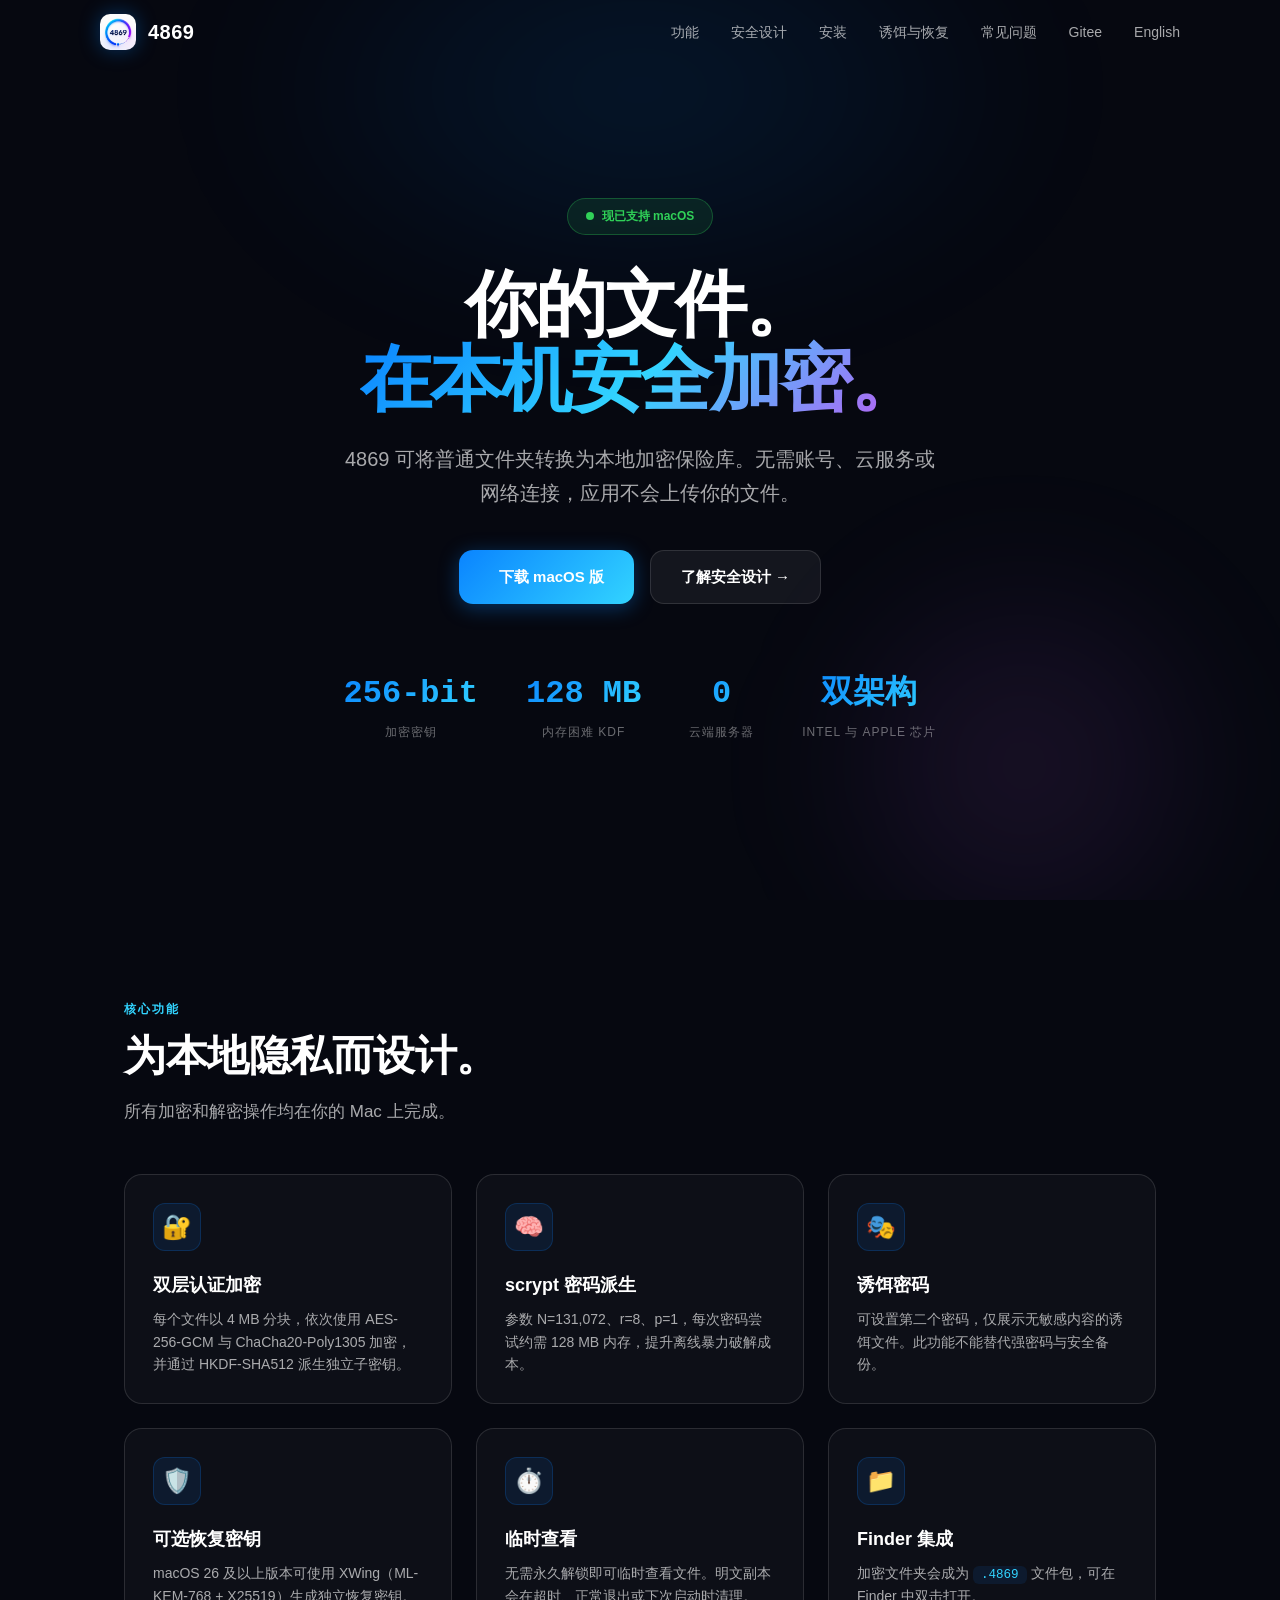
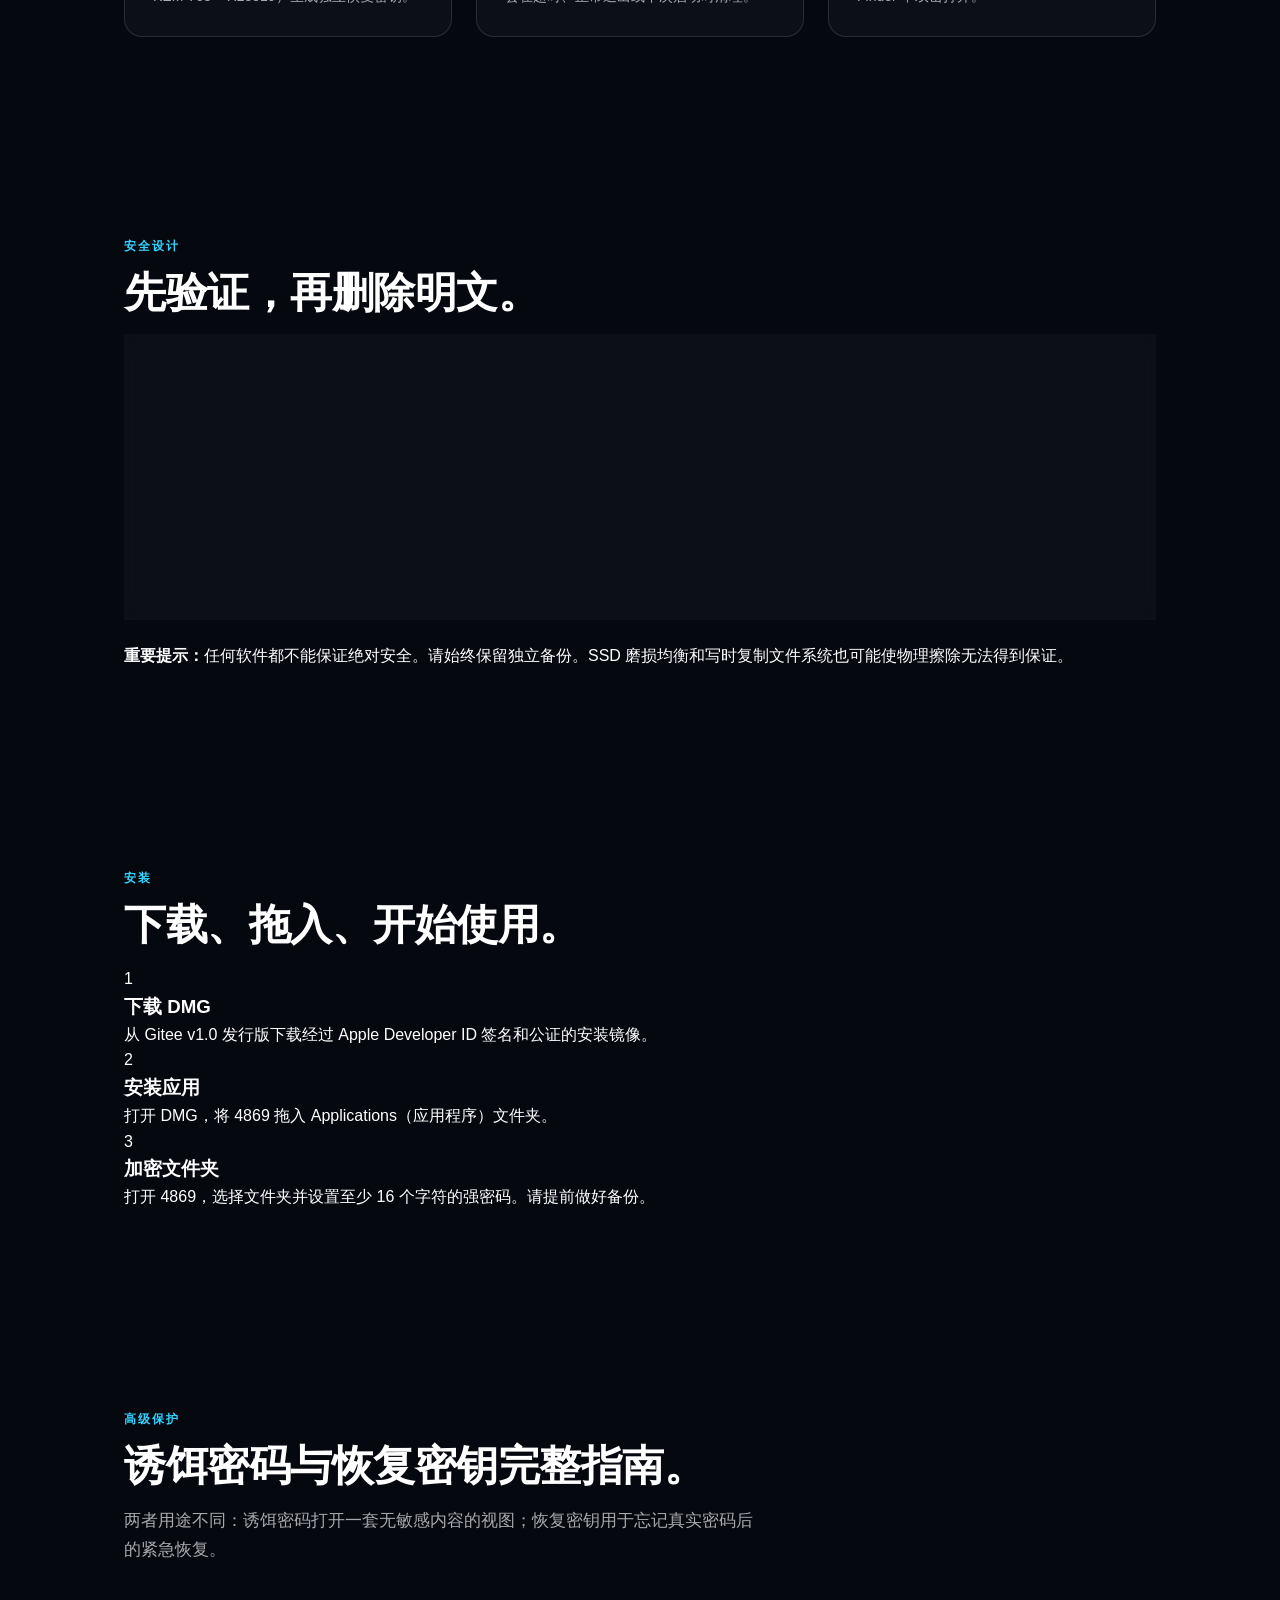
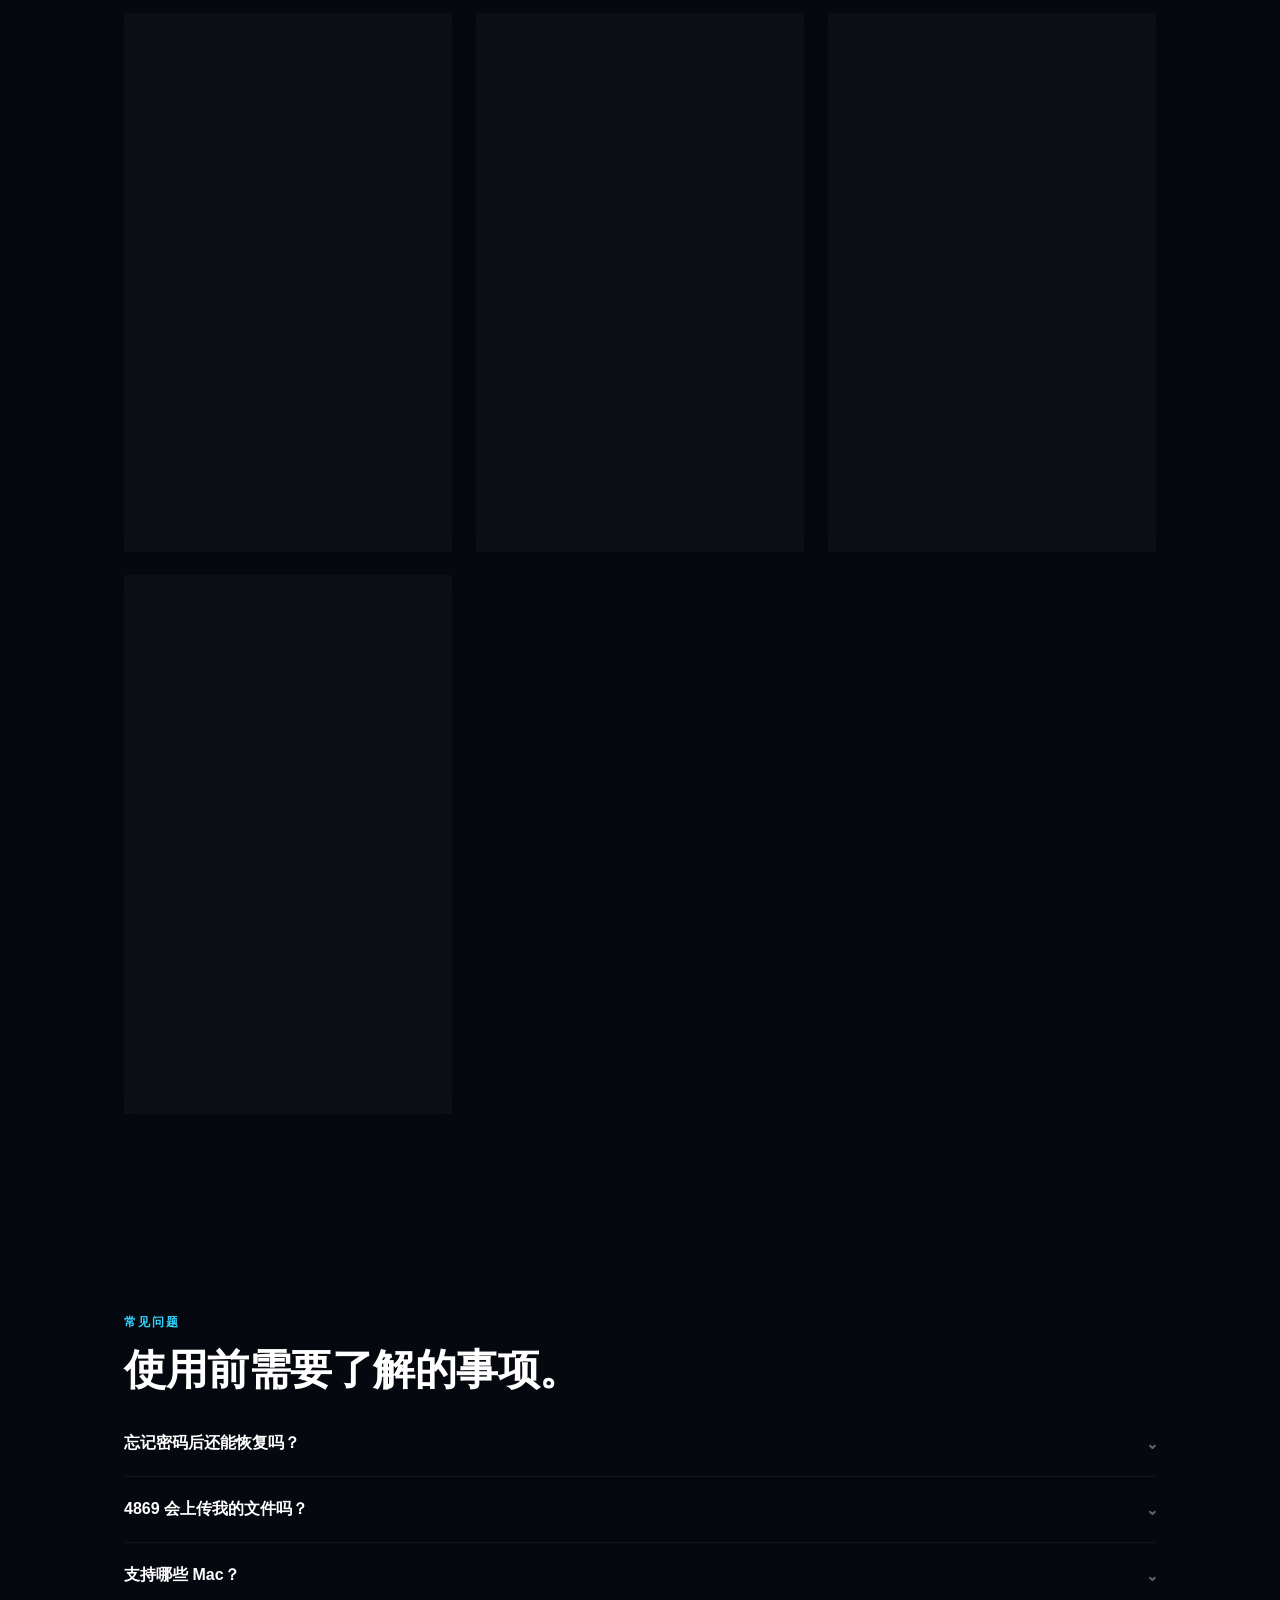
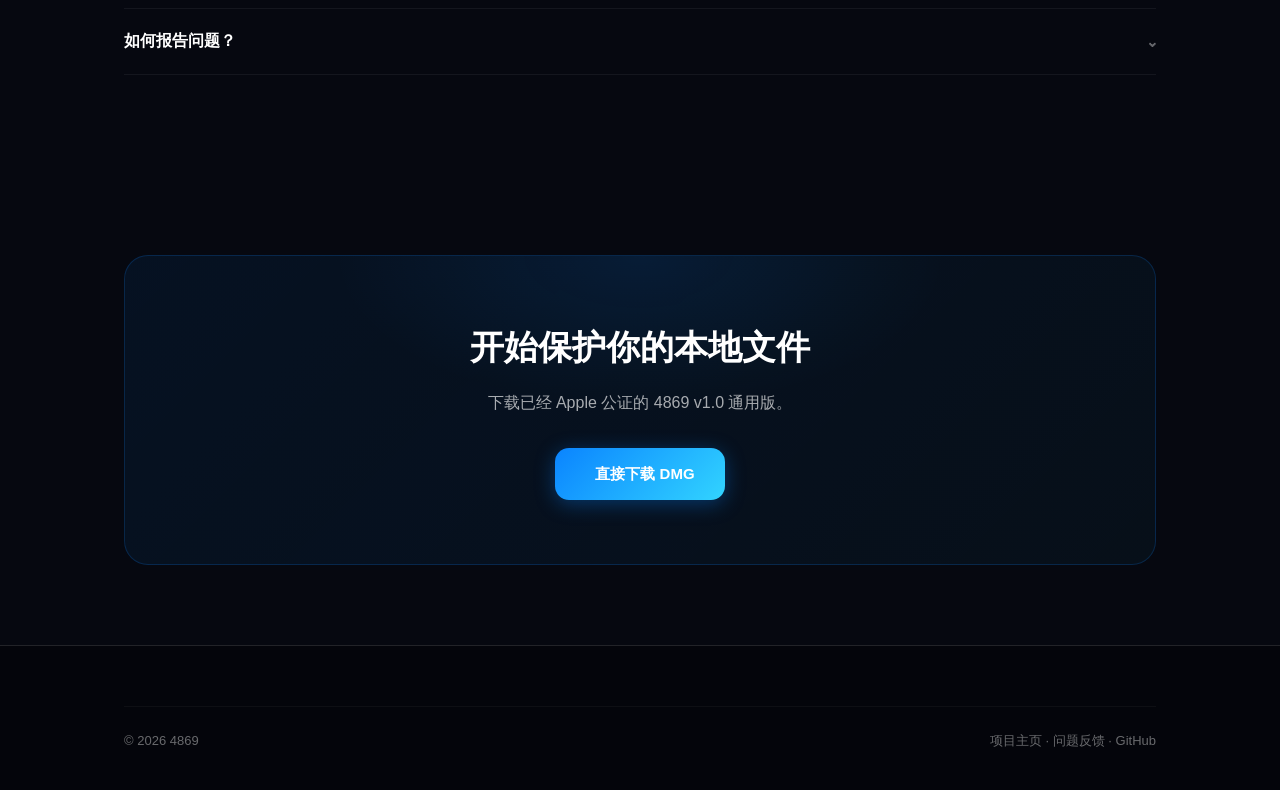
==== zh/index.html @ a007da15 "发布中英文网站与地区自动选择" ====
<!DOCTYPE html>
<html lang="zh-CN">
<head>
    <meta charset="UTF-8">
    <meta name="viewport" content="width=device-width, initial-scale=1.0">
    <title>4869 — macOS 本地加密文件夹</title>
    <meta name="description" content="4869 是一款适用于 macOS 的本地文件夹加密工具，支持 scrypt、AES-256-GCM、ChaCha20-Poly1305、诱饵密码与可选后量子恢复。">
    <link rel="canonical" href="https://aaronyang47.github.io/4869/zh/">
    <link rel="alternate" hreflang="zh-CN" href="https://aaronyang47.github.io/4869/zh/">
    <link rel="alternate" hreflang="en" href="https://aaronyang47.github.io/4869/en/">
    <link rel="alternate" hreflang="x-default" href="https://aaronyang47.github.io/4869/">
    <link rel="icon" type="image/png" href="images/logo.png">
    <link rel="stylesheet" href="css/style.css">
</head>
<body>
    <div class="bg-atmosphere"></div>
    <nav class="navbar">
        <div class="nav-inner">
            <a href="#home" class="nav-brand"><img src="images/logo.png" alt="4869" class="nav-logo-img">4869</a>
            <ul class="nav-links">
                <li><a href="#features">功能</a></li>
                <li><a href="#security">安全设计</a></li>
                <li><a href="#install">安装</a></li>
                <li><a href="#advanced">诱饵与恢复</a></li>
                <li><a href="#faq">常见问题</a></li>
                <li><a href="https://gitee.com/aaron0047/4869">Gitee</a></li>
                <li><a href="../?lang=en" aria-label="Switch to English">English</a></li>
            </ul>
            <button class="nav-toggle" aria-label="切换导航">☰</button>
        </div>
    </nav>

    <section class="hero" id="home">
        <div>
            <div class="hero-badge"><span class="dot"></span>现已支持 macOS</div>
            <h1>你的文件。<br><span class="gradient">在本机安全加密。</span></h1>
            <p class="hero-desc">4869 可将普通文件夹转换为本地加密保险库。无需账号、云服务或网络连接，应用不会上传你的文件。</p>
            <div class="hero-actions">
                <a href="https://gitee.com/aaron0047/4869/releases/download/v1.0/4869-1.0.dmg" class="btn btn-primary"><span></span>下载 macOS 版</a>
                <a href="#security" class="btn btn-secondary">了解安全设计 →</a>
            </div>
            <div class="hero-stats">
                <div class="hero-stat"><div class="hero-stat-value">256-bit</div><div class="hero-stat-label">加密密钥</div></div>
                <div class="hero-stat"><div class="hero-stat-value">128 MB</div><div class="hero-stat-label">内存困难 KDF</div></div>
                <div class="hero-stat"><div class="hero-stat-value">0</div><div class="hero-stat-label">云端服务器</div></div>
                <div class="hero-stat"><div class="hero-stat-value">双架构</div><div class="hero-stat-label">Intel 与 Apple 芯片</div></div>
            </div>
        </div>
    </section>

    <section class="section" id="features">
        <div class="container">
            <div class="reveal visible"><div class="section-label">核心功能</div><h2 class="section-title">为本地隐私而设计。</h2><p class="section-subtitle">所有加密和解密操作均在你的 Mac 上完成。</p></div>
            <div class="feature-grid">
                <div class="feature-card reveal visible"><div class="feature-icon">🔐</div><h3>双层认证加密</h3><p>每个文件以 4 MB 分块，依次使用 AES-256-GCM 与 ChaCha20-Poly1305 加密，并通过 HKDF-SHA512 派生独立子密钥。</p></div>
                <div class="feature-card reveal visible"><div class="feature-icon">🧠</div><h3>scrypt 密码派生</h3><p>参数 N=131,072、r=8、p=1，每次密码尝试约需 128 MB 内存，提升离线暴力破解成本。</p></div>
                <div class="feature-card reveal visible"><div class="feature-icon">🎭</div><h3>诱饵密码</h3><p>可设置第二个密码，仅展示无敏感内容的诱饵文件。此功能不能替代强密码与安全备份。</p></div>
                <div class="feature-card reveal visible"><div class="feature-icon">🛡️</div><h3>可选恢复密钥</h3><p>macOS 26 及以上版本可使用 XWing（ML-KEM-768 + X25519）生成独立恢复密钥。</p></div>
                <div class="feature-card reveal visible"><div class="feature-icon">⏱️</div><h3>临时查看</h3><p>无需永久解锁即可临时查看文件。明文副本会在超时、正常退出或下次启动时清理。</p></div>
                <div class="feature-card reveal visible"><div class="feature-icon">📁</div><h3>Finder 集成</h3><p>加密文件夹会成为 <code>.4869</code> 文件包，可在 Finder 中双击打开。</p></div>
            </div>
        </div>
    </section>

    <section class="section" id="security">
        <div class="container">
            <div class="reveal visible"><div class="section-label">安全设计</div><h2 class="section-title">先验证，再删除明文。</h2></div>
            <div class="glass-card reveal visible">
                <p>4869 会先完成全部文件加密，再逐个测试解密并核对 SHA-256。只有验证通过后，才会提交保险库并移除原始文件。发生错误时会尽可能回滚，保留可恢复的数据。</p>
                <table class="spec-table">
                    <tr><th>文件加密</th><td>AES-256-GCM + ChaCha20-Poly1305</td></tr>
                    <tr><th>密码派生</th><td>scrypt（RFC 7914）</td></tr>
                    <tr><th>完整性验证</th><td>AEAD 标签 + SHA-256</td></tr>
                    <tr><th>随机数</th><td>macOS SecRandomCopyBytes</td></tr>
                    <tr><th>最低系统</th><td>macOS 15.6</td></tr>
                    <tr><th>联网行为</th><td>当前版本不实现网络请求或遥测</td></tr>
                </table>
            </div>
            <div class="callout" style="margin-top:24px"><strong>重要提示：</strong>任何软件都不能保证绝对安全。请始终保留独立备份。SSD 磨损均衡和写时复制文件系统也可能使物理擦除无法得到保证。</div>
        </div>
    </section>

    <section class="section" id="install">
        <div class="container">
            <div class="reveal visible"><div class="section-label">安装</div><h2 class="section-title">下载、拖入、开始使用。</h2></div>
            <div class="steps-grid">
                <div class="step-card reveal visible"><div class="step-number">1</div><h3>下载 DMG</h3><p>从 Gitee v1.0 发行版下载经过 Apple Developer ID 签名和公证的安装镜像。</p></div>
                <div class="step-card reveal visible"><div class="step-number">2</div><h3>安装应用</h3><p>打开 DMG，将 4869 拖入 Applications（应用程序）文件夹。</p></div>
                <div class="step-card reveal visible"><div class="step-number">3</div><h3>加密文件夹</h3><p>打开 4869，选择文件夹并设置至少 16 个字符的强密码。请提前做好备份。</p></div>
            </div>
        </div>
    </section>

    <section class="section" id="advanced">
        <div class="container">
            <div class="reveal visible"><div class="section-label">高级保护</div><h2 class="section-title">诱饵密码与恢复密钥完整指南。</h2><p class="section-subtitle">两者用途不同：诱饵密码打开一套无敏感内容的视图；恢复密钥用于忘记真实密码后的紧急恢复。</p></div>
            <div class="feature-grid">
                <div class="glass-card reveal visible"><div class="feature-icon">🎭</div><h3>设置诱饵密码</h3>
                    <ol style="color:var(--text-secondary);line-height:1.8;padding-left:22px">
                        <li>选择未加密文件夹，输入并确认真实密码。</li><li>展开“Plausible Deniability（合理否认）”。</li><li>设置另一个至少 16 个字符的诱饵密码；它不能与真实密码相同。</li><li>正常执行加密。当前版本会为诱饵视图创建无敏感内容的 <code>README.txt</code>。</li><li>以后输入诱饵密码，只会看到该占位文件，保险库仍保持 <code>.4869</code> 状态；输入真实密码才会恢复真实文件。</li>
                    </ol>
                </div>
                <div class="glass-card reveal visible"><div class="feature-icon">⚠️</div><h3>诱饵功能的边界</h3><p>诱饵不是第二份备份，也不能隐藏“设备上存在加密数据”这一事实。保险库元数据不会直接说明诱饵槽是否真实，但备份、日志、文件历史、操作习惯等外部线索仍可能暴露信息。</p><p style="margin-top:12px">正式使用前请分别测试两个密码。不要复用密码，也不要把某个保险库的诱饵密码用于其他保险库的真实密码。</p></div>
                <div class="glass-card reveal visible"><div class="feature-icon">🛡️</div><h3>生成恢复密钥</h3>
                    <ol style="color:var(--text-secondary);line-height:1.8;padding-left:22px">
                        <li>系统必须是 macOS 26 或更高版本；旧系统不会开放此开关。</li><li>加密前启用“Post-Quantum Recovery Key”。</li><li>加密成功后，在保存面板中导出 <code>.4869-recovery-key</code> 文件。</li><li>把它与保险库分开保存，例如离线加密移动硬盘；不要把唯一副本放在保险库旁边。</li><li>日常仍使用密码解锁，恢复文件应只作为紧急凭据。</li>
                    </ol>
                </div>
                <div class="glass-card reveal visible"><div class="feature-icon">🔑</div><h3>使用恢复密钥</h3>
                    <ol style="color:var(--text-secondary);line-height:1.8;padding-left:22px">
                        <li>在 4869 中选择锁定的 <code>.4869</code> 保险库。</li><li>不要输入密码，点击“Recovery Key”。</li><li>选择与该保险库匹配的 <code>.4869-recovery-key</code> 文件。</li><li>4869 会验证密钥、解密清单，在隔离暂存区恢复并校验全部文件，验证完成后才提交恢复结果。</li>
                    </ol><p style="margin-top:12px"><strong>同时获得保险库和恢复密钥的人可以解密数据。</strong>遗失的恢复密钥无法从保险库重新生成；新建保险库会产生不同的恢复密钥。</p>
                </div>
            </div>
        </div>
    </section>

    <section class="section" id="faq">
        <div class="container">
            <div class="reveal visible"><div class="section-label">常见问题</div><h2 class="section-title">使用前需要了解的事项。</h2></div>
            <div class="faq-list">
                <div class="faq-item"><button class="faq-question">忘记密码后还能恢复吗？<span class="chevron">⌄</span></button><div class="faq-answer"><div class="faq-answer-inner">如果没有密码或事先导出的恢复密钥，数据无法恢复。4869 没有后门或“找回密码”服务。</div></div></div>
                <div class="faq-item"><button class="faq-question">4869 会上传我的文件吗？<span class="chevron">⌄</span></button><div class="faq-answer"><div class="faq-answer-inner">不会。当前版本没有服务器、账号、遥测、分析或网络请求，加密功能可完全离线运行。</div></div></div>
                <div class="faq-item"><button class="faq-question">支持哪些 Mac？<span class="chevron">⌄</span></button><div class="faq-answer"><div class="faq-answer-inner">DMG 同时包含 Apple Silicon 与 Intel 架构，最低需要 macOS 15.6；后量子恢复功能需要 macOS 26 或更高版本。</div></div></div>
                <div class="faq-item"><button class="faq-question">如何报告问题？<span class="chevron">⌄</span></button><div class="faq-answer"><div class="faq-answer-inner">请前往 <a href="https://gitee.com/aaron0047/4869/issues" style="color:var(--accent-cyan)">Gitee Issues</a>。安全漏洞请避免公开披露敏感细节。</div></div></div>
            </div>
        </div>
    </section>

    <section class="section cta-section">
        <div class="container"><div class="cta-box reveal visible"><h2>开始保护你的本地文件</h2><p>下载已经 Apple 公证的 4869 v1.0 通用版。</p><div class="hero-actions"><a href="https://gitee.com/aaron0047/4869/releases/download/v1.0/4869-1.0.dmg" class="btn btn-primary"><span></span>直接下载 DMG</a></div></div></div>
    </section>
    <footer class="footer"><div class="container"><div class="footer-bottom"><p>&copy; 2026 4869</p><p><a href="https://gitee.com/aaron0047/4869">项目主页</a> · <a href="https://gitee.com/aaron0047/4869/issues">问题反馈</a> · <a href="https://github.com/AaronYang47/4869">GitHub</a></p></div></div></footer>
    <script src="js/main.js"></script>
</body>
</html>
---- zh/css/style.css ----
/* ============================================
   4869 — Encryption Vault Website
   Dark Glass-Morphism Design System
   ============================================ */

:root {
    --bg-primary: #060810;
    --bg-secondary: #0a0e1a;
    --bg-card: rgba(255, 255, 255, 0.03);
    --bg-card-hover: rgba(255, 255, 255, 0.05);
    --glass-border: rgba(255, 255, 255, 0.12);
    --text-primary: #ffffff;
    --text-secondary: rgba(255, 255, 255, 0.65);
    --text-tertiary: rgba(255, 255, 255, 0.4);
    --accent: #0a84ff;
    --accent-glow: rgba(10, 132, 255, 0.35);
    --accent-cyan: #32d4ff;
    --accent-green: #30d158;
    --accent-orange: #ff9f0a;
    --accent-red: #ff453a;
    --accent-purple: #bf5af2;
    --radius-sm: 12px;
    --radius-md: 18px;
    --radius-lg: 24px;
    --transition: 0.3s cubic-bezier(0.4, 0, 0.2, 1);
    --font-sans: -apple-system, BlinkMacSystemFont, 'SF Pro Display', 'Inter', 'Segoe UI', Roboto, sans-serif;
    --font-mono: 'SF Mono', 'Fira Code', 'Cascadia Code', Consolas, monospace;
    --max-width: 1080px;
}

/* ── Reset & Base ──────────────────────────── */

*, *::before, *::after {
    margin: 0;
    padding: 0;
    box-sizing: border-box;
}

html {
    scroll-behavior: smooth;
    -webkit-font-smoothing: antialiased;
    -moz-osx-font-smoothing: grayscale;
}

body {
    font-family: var(--font-sans);
    background: var(--bg-primary);
    color: var(--text-primary);
    line-height: 1.6;
    overflow-x: hidden;
    min-height: 100vh;
}

a {
    color: inherit;
    text-decoration: none;
    transition: color var(--transition);
}

a:hover {
    color: var(--accent-cyan);
}

code {
    font-family: var(--font-mono);
    font-size: 0.9em;
    background: rgba(10, 132, 255, 0.1);
    color: var(--accent-cyan);
    padding: 2px 8px;
    border-radius: 6px;
}

pre {
    font-family: var(--font-mono);
    background: rgba(0, 0, 0, 0.4);
    border: 1px solid var(--glass-border);
    border-radius: var(--radius-md);
    padding: 20px 24px;
    overflow-x: auto;
    font-size: 13px;
    line-height: 1.7;
    color: var(--text-secondary);
}

pre code {
    background: none;
    color: inherit;
    padding: 0;
}

/* ── Background Atmosphere ─────────────────── */

.bg-atmosphere {
    position: fixed;
    inset: 0;
    z-index: -1;
    overflow: hidden;
}

.bg-atmosphere::before {
    content: '';
    position: absolute;
    top: -20%;
    left: 50%;
    transform: translateX(-50%);
    width: 80vw;
    height: 60vh;
    background: radial-gradient(ellipse at center, var(--accent-glow), transparent 60%);
    opacity: 0.4;
    filter: blur(80px);
    animation: drift 20s ease-in-out infinite alternate;
}

.bg-atmosphere::after {
    content: '';
    position: absolute;
    bottom: -10%;
    right: -5%;
    width: 50vw;
    height: 50vh;
    background: radial-gradient(circle, rgba(191, 90, 242, 0.12), transparent 60%);
    filter: blur(60px);
    animation: drift 25s ease-in-out infinite alternate-reverse;
}

@keyframes drift {
    0%   { transform: translateX(-50%) translateY(0); }
    100% { transform: translateX(-45%) translateY(30px); }
}

/* ── Navigation ────────────────────────────── */

.navbar {
    position: fixed;
    top: 0;
    left: 0;
    right: 0;
    z-index: 100;
    padding: 0 24px;
    transition: all var(--transition);
}

.navbar.scrolled {
    backdrop-filter: blur(20px) saturate(180%);
    -webkit-backdrop-filter: blur(20px) saturate(180%);
    background: rgba(6, 8, 16, 0.72);
    border-bottom: 1px solid var(--glass-border);
}

.nav-inner {
    max-width: var(--max-width);
    margin: 0 auto;
    height: 64px;
    display: flex;
    align-items: center;
    justify-content: space-between;
}

.nav-brand {
    display: flex;
    align-items: center;
    gap: 12px;
    font-size: 20px;
    font-weight: 700;
    letter-spacing: 0.5px;
}

.nav-logo-img {
    width: 36px;
    height: 36px;
    border-radius: 10px;
    object-fit: cover;
    box-shadow: 0 0 20px var(--accent-glow);
}

.nav-links {
    display: flex;
    align-items: center;
    gap: 32px;
    list-style: none;
}

.nav-links a {
    font-size: 14px;
    font-weight: 500;
    color: var(--text-secondary);
    transition: color var(--transition);
}

.nav-links a:hover {
    color: var(--text-primary);
}

.nav-links a.active {
    color: var(--accent-cyan);
}

.nav-toggle {
    display: none;
    background: none;
    border: none;
    color: var(--text-primary);
    font-size: 24px;
    cursor: pointer;
}

/* ── Layout Containers ─────────────────────── */

.container {
    max-width: var(--max-width);
    margin: 0 auto;
    padding: 0 24px;
}

.section {
    padding: 100px 0;
    position: relative;
}

.section-tight {
    padding: 60px 0;
}

.section-label {
    font-size: 12px;
    font-weight: 700;
    letter-spacing: 2px;
    text-transform: uppercase;
    color: var(--accent-cyan);
    margin-bottom: 12px;
}

.section-title {
    font-size: clamp(28px, 4vw, 42px);
    font-weight: 700;
    letter-spacing: -0.5px;
    margin-bottom: 16px;
    line-height: 1.2;
}

.section-subtitle {
    font-size: 17px;
    color: var(--text-secondary);
    max-width: 640px;
    margin-bottom: 48px;
    line-height: 1.7;
}

/* ── Hero Section ──────────────────────────── */

.hero {
    min-height: 100vh;
    display: flex;
    align-items: center;
    justify-content: center;
    text-align: center;
    padding: 120px 24px 80px;
    position: relative;
}

.hero-badge {
    display: inline-flex;
    align-items: center;
    gap: 8px;
    padding: 8px 18px;
    border-radius: 100px;
    background: rgba(48, 209, 88, 0.1);
    border: 1px solid rgba(48, 209, 88, 0.3);
    font-size: 12px;
    font-weight: 600;
    color: var(--accent-green);
    margin-bottom: 32px;
    animation: fadeUp 0.8s ease;
}

.hero-badge .dot {
    width: 8px;
    height: 8px;
    border-radius: 50%;
    background: var(--accent-green);
    animation: pulse 2s ease infinite;
}

.hero h1 {
    font-size: clamp(40px, 7vw, 72px);
    font-weight: 800;
    letter-spacing: -2px;
    line-height: 1.05;
    margin-bottom: 24px;
    animation: fadeUp 0.8s ease 0.1s both;
}

.hero h1 .gradient {
    background: linear-gradient(135deg, var(--accent), var(--accent-cyan), var(--accent-purple));
    -webkit-background-clip: text;
    background-clip: text;
    -webkit-text-fill-color: transparent;
}

.hero-desc {
    font-size: clamp(16px, 2vw, 20px);
    color: var(--text-secondary);
    max-width: 600px;
    margin: 0 auto 40px;
    line-height: 1.7;
    animation: fadeUp 0.8s ease 0.2s both;
}

.hero-actions {
    display: flex;
    gap: 16px;
    justify-content: center;
    flex-wrap: wrap;
    animation: fadeUp 0.8s ease 0.3s both;
}

.hero-stats {
    display: flex;
    gap: 48px;
    justify-content: center;
    margin-top: 64px;
    flex-wrap: wrap;
    animation: fadeUp 0.8s ease 0.4s both;
}

.hero-stat {
    text-align: center;
}

.hero-stat-value {
    font-size: 32px;
    font-weight: 800;
    background: linear-gradient(135deg, var(--accent), var(--accent-cyan));
    -webkit-background-clip: text;
    background-clip: text;
    -webkit-text-fill-color: transparent;
    font-family: var(--font-mono);
}

.hero-stat-label {
    font-size: 12px;
    color: var(--text-tertiary);
    text-transform: uppercase;
    letter-spacing: 1px;
    margin-top: 4px;
}

/* ── Buttons ───────────────────────────────── */

.btn {
    display: inline-flex;
    align-items: center;
    gap: 10px;
    padding: 14px 30px;
    border-radius: 14px;
    font-size: 15px;
    font-weight: 600;
    cursor: pointer;
    border: none;
    transition: all var(--transition);
    font-family: inherit;
}

.btn-primary {
    background: linear-gradient(135deg, var(--accent), var(--accent-cyan));
    color: white;
    box-shadow: 0 4px 20px var(--accent-glow);
}

.btn-primary:hover {
    transform: translateY(-2px);
    box-shadow: 0 8px 30px var(--accent-glow);
    color: white;
}

.btn-secondary {
    background: rgba(255, 255, 255, 0.06);
    border: 1px solid var(--glass-border);
    color: var(--text-primary);
}

.btn-secondary:hover {
    background: rgba(255, 255, 255, 0.1);
    border-color: var(--accent);
    color: white;
}

/* ── Cards / Glass ─────────────────────────── */

.glass-card {
    background: var(--bg-card);
    border: 1px solid var(--glass-border);
    border-radius: var(--radius-md);
    padding: 32px;
    transition: all var(--transition);
    backdrop-filter: blur(10px);
    -webkit-backdrop-filter: blur(10px);
}

.glass-card:hover {
    background: var(--bg-card-hover);
    border-color: rgba(10, 132, 255, 0.3);
    transform: translateY(-4px);
}

/* ── Feature Grid ──────────────────────────── */

.feature-grid {
    display: grid;
    grid-template-columns: repeat(auto-fit, minmax(300px, 1fr));
    gap: 24px;
}

.feature-card {
    background: var(--bg-card);
    border: 1px solid var(--glass-border);
    border-radius: var(--radius-md);
    padding: 28px;
    transition: all var(--transition);
    position: relative;
    overflow: hidden;
}

.feature-card::before {
    content: '';
    position: absolute;
    top: 0;
    left: 0;
    right: 0;
    height: 2px;
    background: linear-gradient(90deg, transparent, var(--accent-cyan), transparent);
    opacity: 0;
    transition: opacity var(--transition);
}

.feature-card:hover {
    transform: translateY(-4px);
    border-color: rgba(10, 132, 255, 0.25);
    background: var(--bg-card-hover);
}

.feature-card:hover::before {
    opacity: 1;
}

.feature-icon {
    width: 48px;
    height: 48px;
    border-radius: 12px;
    display: flex;
    align-items: center;
    justify-content: center;
    font-size: 24px;
    margin-bottom: 20px;
    background: rgba(10, 132, 255, 0.1);
    border: 1px solid rgba(10, 132, 255, 0.2);
}

.feature-card h3 {
    font-size: 18px;
    font-weight: 700;
    margin-bottom: 8px;
}

.feature-card p {
    font-size: 14px;
    color: var(--text-secondary);
    line-height: 1.6;
}

/* ── Security Architecture ─────────────────── */

.crypto-stack {
    display: flex;
    flex-direction: column;
    gap: 12px;
}

.crypto-layer {
    display: flex;
    align-items: center;
    gap: 20px;
    padding: 20px 28px;
    background: var(--bg-card);
    border: 1px solid var(--glass-border);
    border-left: 3px solid var(--accent);
    border-radius: var(--radius-sm);
    transition: all var(--transition);
}

.crypto-layer:hover {
    background: var(--bg-card-hover);
    border-left-color: var(--accent-cyan);
    transform: translateX(4px);
}

.crypto-layer-num {
    font-size: 14px;
    font-weight: 800;
    color: var(--accent-cyan);
    font-family: var(--font-mono);
    min-width: 36px;
}

.crypto-layer-title {
    font-size: 15px;
    font-weight: 600;
    margin-bottom: 2px;
}

.crypto-layer-desc {
    font-size: 13px;
    color: var(--text-tertiary);
    line-height: 1.5;
}

.crypto-layer-tag {
    margin-left: auto;
    padding: 4px 12px;
    border-radius: 6px;
    font-size: 11px;
    font-weight: 700;
    text-transform: uppercase;
    letter-spacing: 0.5px;
    white-space: nowrap;
}

.tag-excellent { background: rgba(48, 209, 88, 0.15); color: var(--accent-green); }
.tag-strong    { background: rgba(10, 132, 255, 0.15); color: var(--accent); }
.tag-quantum   { background: rgba(50, 212, 255, 0.15); color: var(--accent-cyan); }

/* ── Specs Table ───────────────────────────── */

.specs-table {
    width: 100%;
    border-collapse: collapse;
}

.specs-table tr {
    border-bottom: 1px solid rgba(255, 255, 255, 0.06);
}

.specs-table tr:last-child {
    border-bottom: none;
}

.specs-table th,
.specs-table td {
    text-align: left;
    padding: 16px 20px;
    font-size: 14px;
}

.specs-table th {
    color: var(--text-tertiary);
    font-weight: 600;
    width: 200px;
    font-size: 12px;
    text-transform: uppercase;
    letter-spacing: 1px;
}

.specs-table td {
    color: var(--text-secondary);
    font-family: var(--font-mono);
}

/* ── Comparison Table ──────────────────────── */

.comparison-table {
    width: 100%;
    border-collapse: collapse;
    border-radius: var(--radius-md);
    overflow: hidden;
    border: 1px solid var(--glass-border);
}

.comparison-table th {
    background: rgba(10, 132, 255, 0.08);
    padding: 16px 20px;
    font-size: 13px;
    font-weight: 700;
    text-align: left;
}

.comparison-table td {
    padding: 14px 20px;
    font-size: 14px;
    color: var(--text-secondary);
    border-top: 1px solid rgba(255, 255, 255, 0.06);
}

.comparison-table .check {
    color: var(--accent-green);
    font-weight: 700;
}

.comparison-table .cross {
    color: var(--text-tertiary);
}

/* ── Step Flow ─────────────────────────────── */

.step-flow {
    display: flex;
    flex-direction: column;
    gap: 0;
}

.step-item {
    display: flex;
    gap: 24px;
    padding: 24px 0;
    position: relative;
}

.step-item:not(:last-child)::after {
    content: '';
    position: absolute;
    left: 23px;
    top: 60px;
    bottom: -12px;
    width: 2px;
    background: linear-gradient(to bottom, var(--accent), transparent);
}

.step-num {
    width: 48px;
    height: 48px;
    min-width: 48px;
    border-radius: 50%;
    background: linear-gradient(135deg, var(--accent), var(--accent-cyan));
    display: flex;
    align-items: center;
    justify-content: center;
    font-size: 18px;
    font-weight: 700;
    font-family: var(--font-mono);
    box-shadow: 0 0 20px var(--accent-glow);
    z-index: 1;
}

.step-content h3 {
    font-size: 17px;
    font-weight: 600;
    margin-bottom: 6px;
}

.step-content p {
    font-size: 14px;
    color: var(--text-secondary);
    line-height: 1.6;
}

/* ── Legal / Policy Page ───────────────────── */

.legal-content {
    max-width: 760px;
    margin: 0 auto;
}

.legal-content h1 {
    font-size: clamp(28px, 4vw, 38px);
    font-weight: 700;
    margin-bottom: 8px;
}

.legal-content .last-updated {
    font-size: 14px;
    color: var(--text-tertiary);
    margin-bottom: 48px;
}

.legal-content h2 {
    font-size: 22px;
    font-weight: 700;
    margin-top: 48px;
    margin-bottom: 16px;
    color: var(--accent-cyan);
}

.legal-content h3 {
    font-size: 17px;
    font-weight: 600;
    margin-top: 28px;
    margin-bottom: 10px;
}

.legal-content p {
    font-size: 15px;
    color: var(--text-secondary);
    line-height: 1.8;
    margin-bottom: 16px;
}

.legal-content ul,
.legal-content ol {
    margin: 0 0 20px 20px;
    color: var(--text-secondary);
    font-size: 15px;
    line-height: 1.8;
}

.legal-content li {
    margin-bottom: 8px;
}

.legal-content ul li::marker {
    color: var(--accent-cyan);
}

.legal-content .callout {
    background: rgba(10, 132, 255, 0.06);
    border: 1px solid rgba(10, 132, 255, 0.2);
    border-radius: var(--radius-sm);
    padding: 20px 24px;
    margin: 24px 0;
    font-size: 14px;
    color: var(--text-secondary);
}

.legal-content .callout strong {
    color: var(--text-primary);
}

/* ── FAQ ───────────────────────────────────── */

.faq-item {
    border-bottom: 1px solid rgba(255, 255, 255, 0.06);
    overflow: hidden;
}

.faq-question {
    width: 100%;
    text-align: left;
    background: none;
    border: none;
    color: var(--text-primary);
    font-size: 16px;
    font-weight: 600;
    padding: 22px 0;
    cursor: pointer;
    display: flex;
    justify-content: space-between;
    align-items: center;
    font-family: inherit;
    transition: color var(--transition);
}

.faq-question:hover {
    color: var(--accent-cyan);
}

.faq-question .chevron {
    font-size: 18px;
    color: var(--text-tertiary);
    transition: transform var(--transition);
}

.faq-item.open .faq-question .chevron {
    transform: rotate(180deg);
}

.faq-answer {
    max-height: 0;
    overflow: hidden;
    transition: max-height 0.4s ease;
}

.faq-item.open .faq-answer {
    max-height: 500px;
}

.faq-answer-inner {
    padding: 0 0 22px;
    font-size: 15px;
    color: var(--text-secondary);
    line-height: 1.7;
}

/* ── CTA Section ───────────────────────────── */

.cta-section {
    text-align: center;
    padding: 80px 0;
}

.cta-box {
    background: linear-gradient(135deg, rgba(10, 132, 255, 0.08), rgba(50, 212, 255, 0.04));
    border: 1px solid rgba(10, 132, 255, 0.2);
    border-radius: var(--radius-lg);
    padding: 64px 48px;
    position: relative;
    overflow: hidden;
}

.cta-box::before {
    content: '';
    position: absolute;
    top: -50%;
    left: 50%;
    transform: translateX(-50%);
    width: 60%;
    height: 100%;
    background: radial-gradient(ellipse, var(--accent-glow), transparent 70%);
    opacity: 0.3;
}

.cta-box h2 {
    font-size: clamp(24px, 3.5vw, 34px);
    font-weight: 700;
    margin-bottom: 16px;
    position: relative;
}

.cta-box p {
    font-size: 16px;
    color: var(--text-secondary);
    margin-bottom: 32px;
    position: relative;
}

/* ── Footer ────────────────────────────────── */

.footer {
    border-top: 1px solid var(--glass-border);
    padding: 60px 0 40px;
    background: rgba(0, 0, 0, 0.3);
}

.footer-grid {
    display: grid;
    grid-template-columns: 1fr 1fr 1fr 1fr;
    gap: 40px;
    margin-bottom: 40px;
}

.footer-brand .nav-brand {
    margin-bottom: 12px;
}

.footer-brand p {
    font-size: 13px;
    color: var(--text-tertiary);
    line-height: 1.6;
    max-width: 220px;
}

.footer-col h4 {
    font-size: 12px;
    font-weight: 700;
    text-transform: uppercase;
    letter-spacing: 1px;
    color: var(--text-tertiary);
    margin-bottom: 16px;
}

.footer-col ul {
    list-style: none;
}

.footer-col ul li {
    margin-bottom: 10px;
}

.footer-col ul li a {
    font-size: 14px;
    color: var(--text-secondary);
    transition: color var(--transition);
}

.footer-col ul li a:hover {
    color: var(--accent-cyan);
}

.footer-bottom {
    border-top: 1px solid rgba(255, 255, 255, 0.04);
    padding-top: 24px;
    display: flex;
    justify-content: space-between;
    align-items: center;
    flex-wrap: wrap;
    gap: 12px;
}

.footer-bottom p {
    font-size: 13px;
    color: var(--text-tertiary);
}

.footer-badge {
    display: inline-flex;
    align-items: center;
    gap: 6px;
    padding: 4px 12px;
    border-radius: 6px;
    font-size: 11px;
    font-weight: 600;
    background: rgba(48, 209, 88, 0.1);
    color: var(--accent-green);
    border: 1px solid rgba(48, 209, 88, 0.2);
}

/* ── Contact Form ──────────────────────────── */

.contact-form {
    max-width: 560px;
}

.form-group {
    margin-bottom: 24px;
}

.form-group label {
    display: block;
    font-size: 13px;
    font-weight: 600;
    color: var(--text-secondary);
    margin-bottom: 8px;
}

.form-group input,
.form-group textarea {
    width: 100%;
    background: rgba(255, 255, 255, 0.04);
    border: 1px solid var(--glass-border);
    border-radius: 10px;
    padding: 14px 18px;
    color: var(--text-primary);
    font-size: 15px;
    font-family: inherit;
    transition: all var(--transition);
}

.form-group input:focus,
.form-group textarea:focus {
    outline: none;
    border-color: var(--accent);
    background: rgba(10, 132, 255, 0.04);
}

.form-group textarea {
    resize: vertical;
    min-height: 140px;
}

.contact-info {
    display: flex;
    flex-direction: column;
    gap: 20px;
    margin-top: 40px;
}

.contact-item {
    display: flex;
    align-items: center;
    gap: 16px;
}

.contact-item-icon {
    width: 44px;
    height: 44px;
    border-radius: 12px;
    background: rgba(10, 132, 255, 0.1);
    border: 1px solid rgba(10, 132, 255, 0.2);
    display: flex;
    align-items: center;
    justify-content: center;
    font-size: 20px;
}

.contact-item-text strong {
    display: block;
    font-size: 14px;
    margin-bottom: 2px;
}

.contact-item-text span {
    font-size: 13px;
    color: var(--text-tertiary);
}

/* ── Animations ────────────────────────────── */

@keyframes fadeUp {
    from {
        opacity: 0;
        transform: translateY(30px);
    }
    to {
        opacity: 1;
        transform: translateY(0);
    }
}

@keyframes pulse {
    0%, 100% { opacity: 1; transform: scale(1); }
    50%      { opacity: 0.5; transform: scale(1.3); }
}

.reveal {
    opacity: 0;
    transform: translateY(40px);
    transition: opacity 0.8s ease, transform 0.8s ease;
}

.reveal.visible {
    opacity: 1;
    transform: translateY(0);
}

/* ── Responsive ────────────────────────────── */

@media (max-width: 768px) {
    .nav-links {
        display: none;
        position: absolute;
        top: 64px;
        left: 0;
        right: 0;
        flex-direction: column;
        gap: 0;
        background: rgba(6, 8, 16, 0.95);
        backdrop-filter: blur(20px);
        border-bottom: 1px solid var(--glass-border);
        padding: 16px;
    }

    .nav-links.show {
        display: flex;
    }

    .nav-links li {
        width: 100%;
        padding: 12px 0;
        border-bottom: 1px solid rgba(255, 255, 255, 0.04);
    }

    .nav-toggle {
        display: block;
    }

    .hero-stats {
        gap: 32px;
    }

    .feature-grid {
        grid-template-columns: 1fr;
    }

    .footer-grid {
        grid-template-columns: 1fr 1fr;
        gap: 28px;
    }

    .specs-table th {
        width: 130px;
    }

    .crypto-layer {
        flex-wrap: wrap;
    }

    .crypto-layer-tag {
        margin-left: 0;
    }

    .section {
        padding: 60px 0;
    }

    .cta-box {
        padding: 40px 24px;
    }
}

@media (max-width: 480px) {
    .footer-grid {
        grid-template-columns: 1fr;
    }

    .hero-actions {
        flex-direction: column;
        width: 100%;
    }

    .btn {
        width: 100%;
        justify-content: center;
    }
}
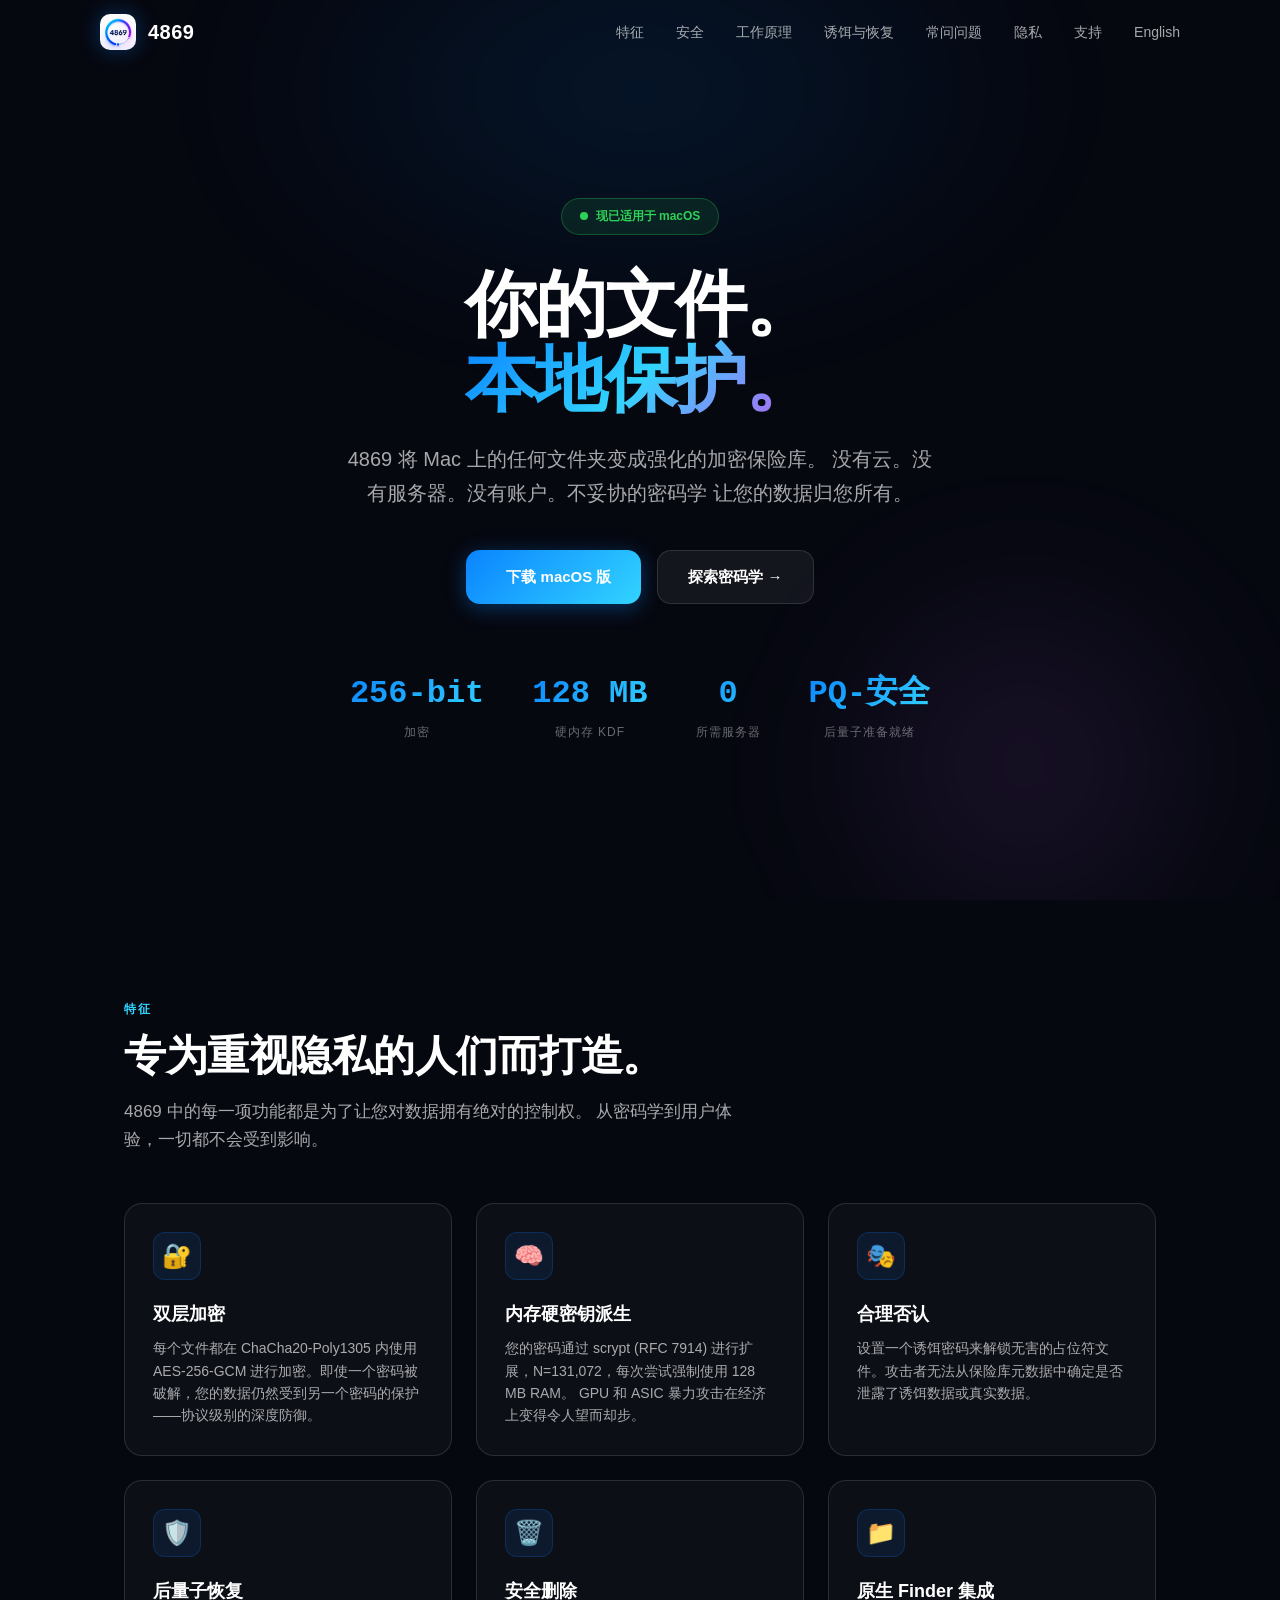
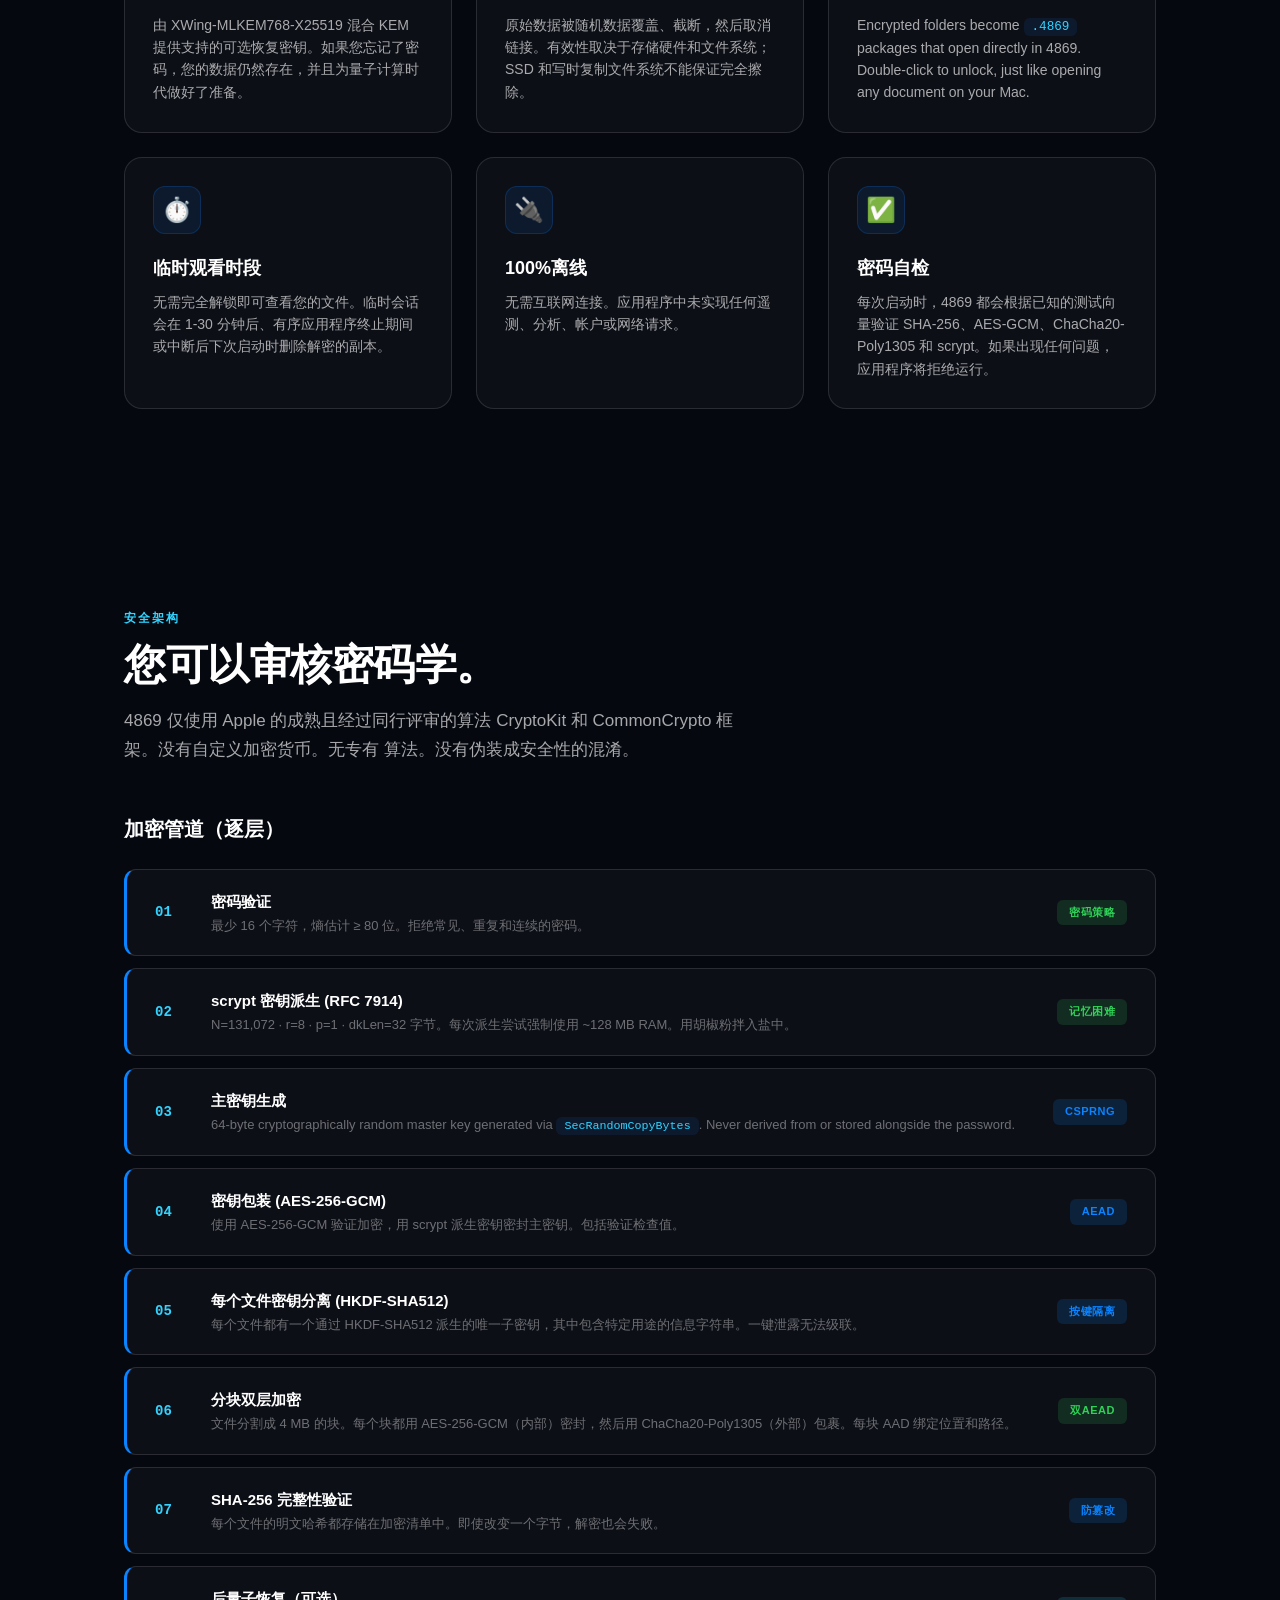
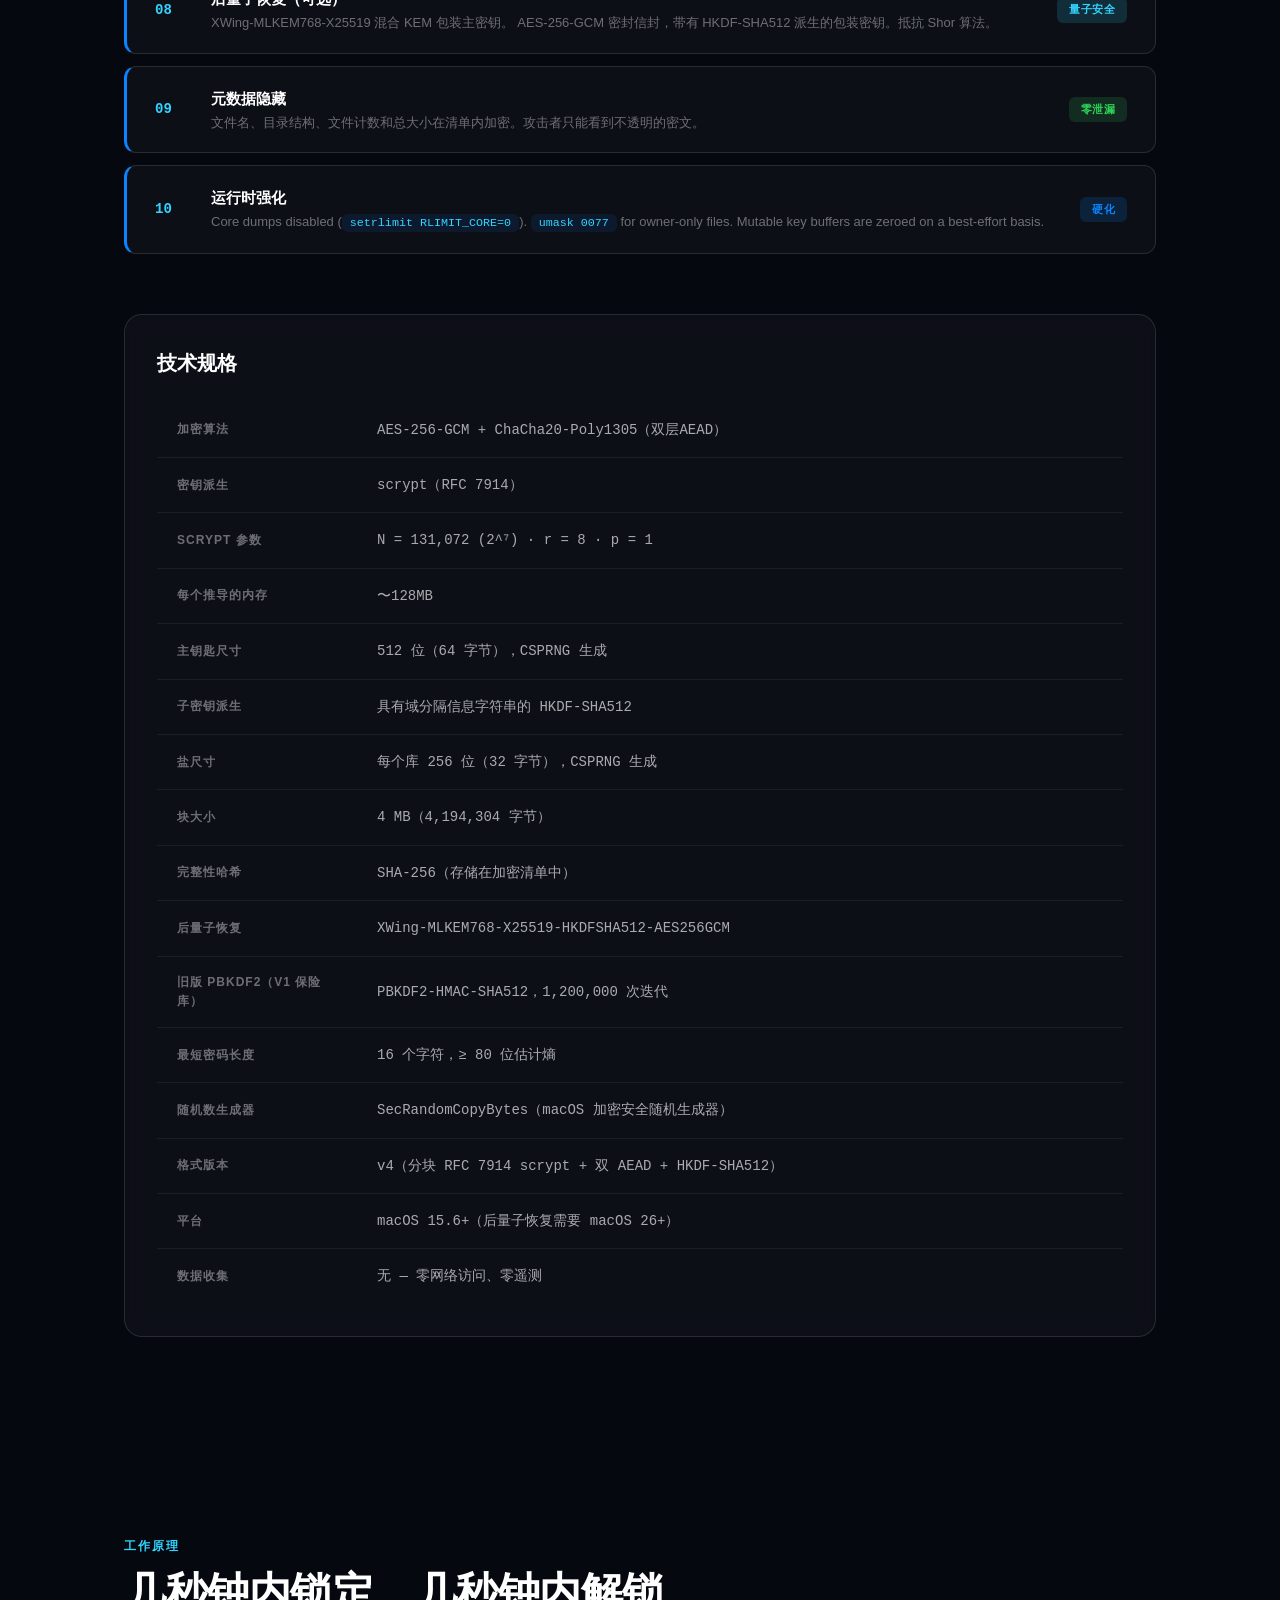
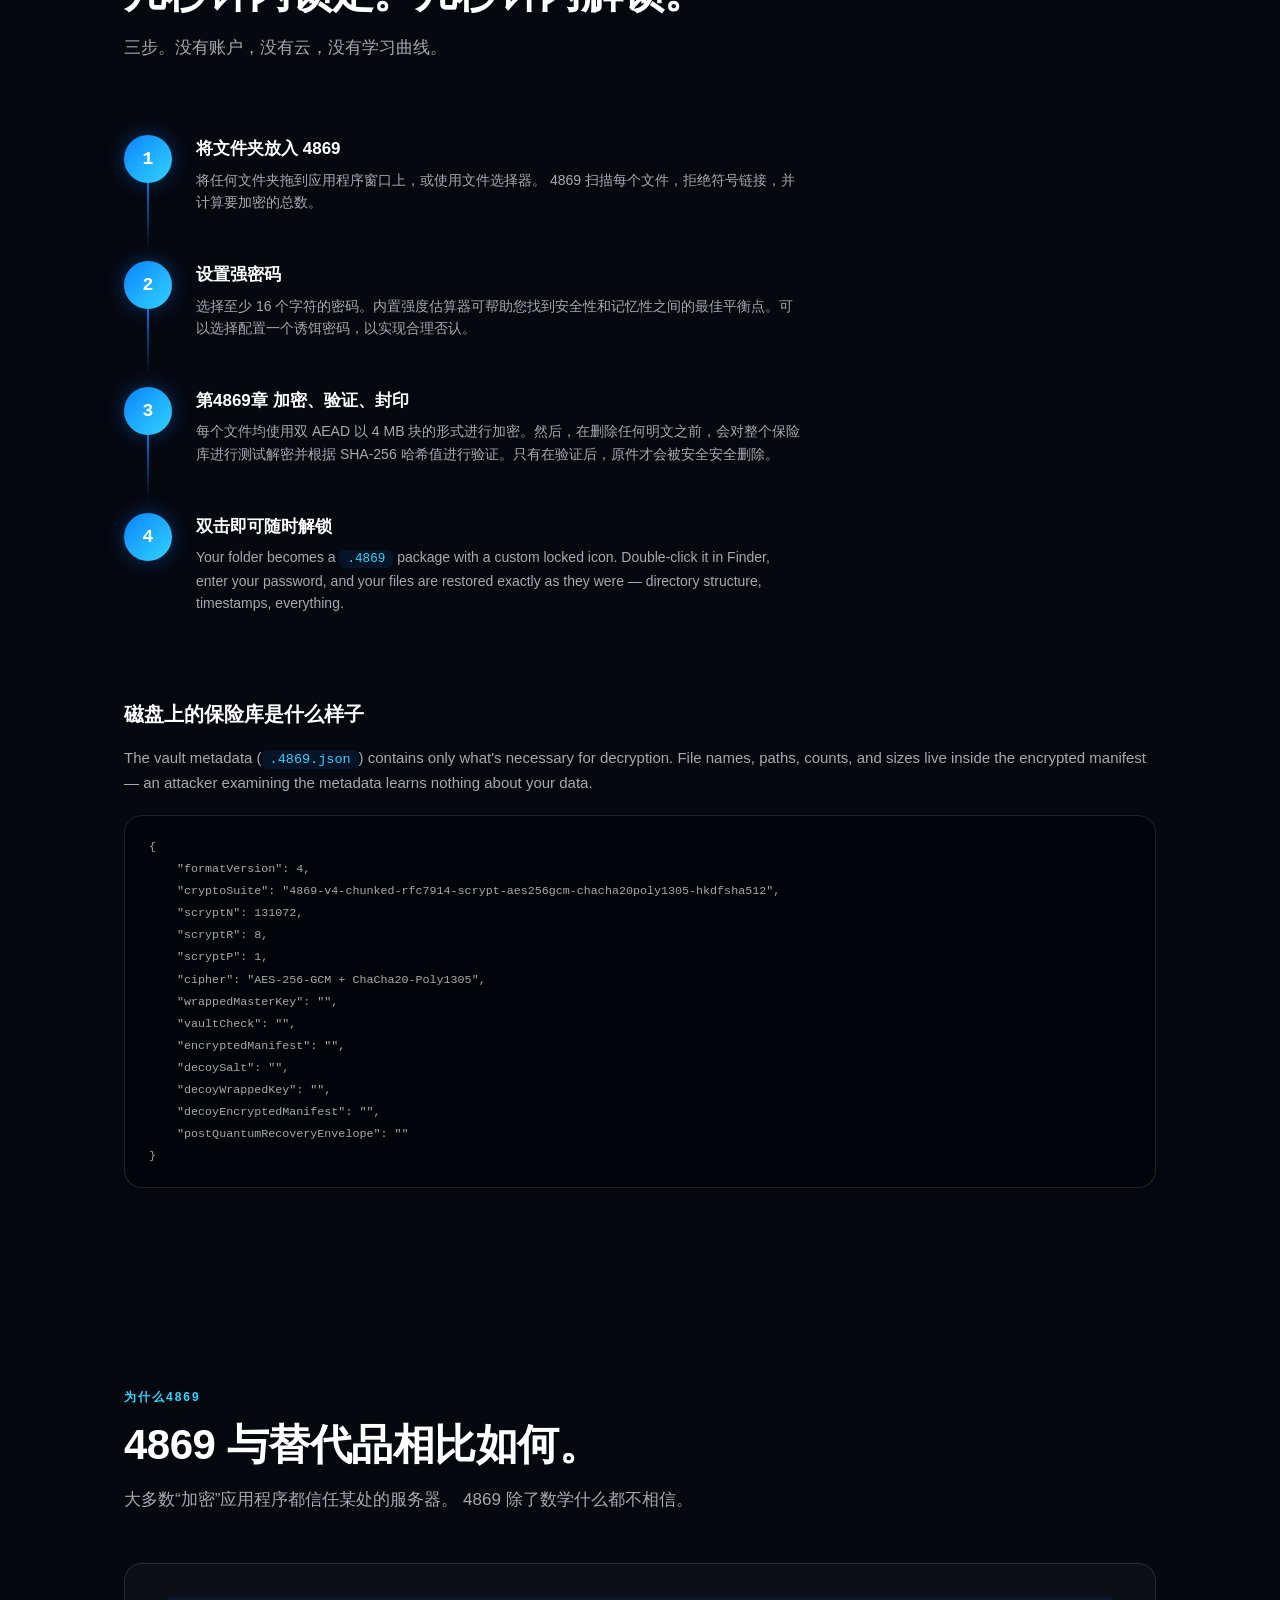
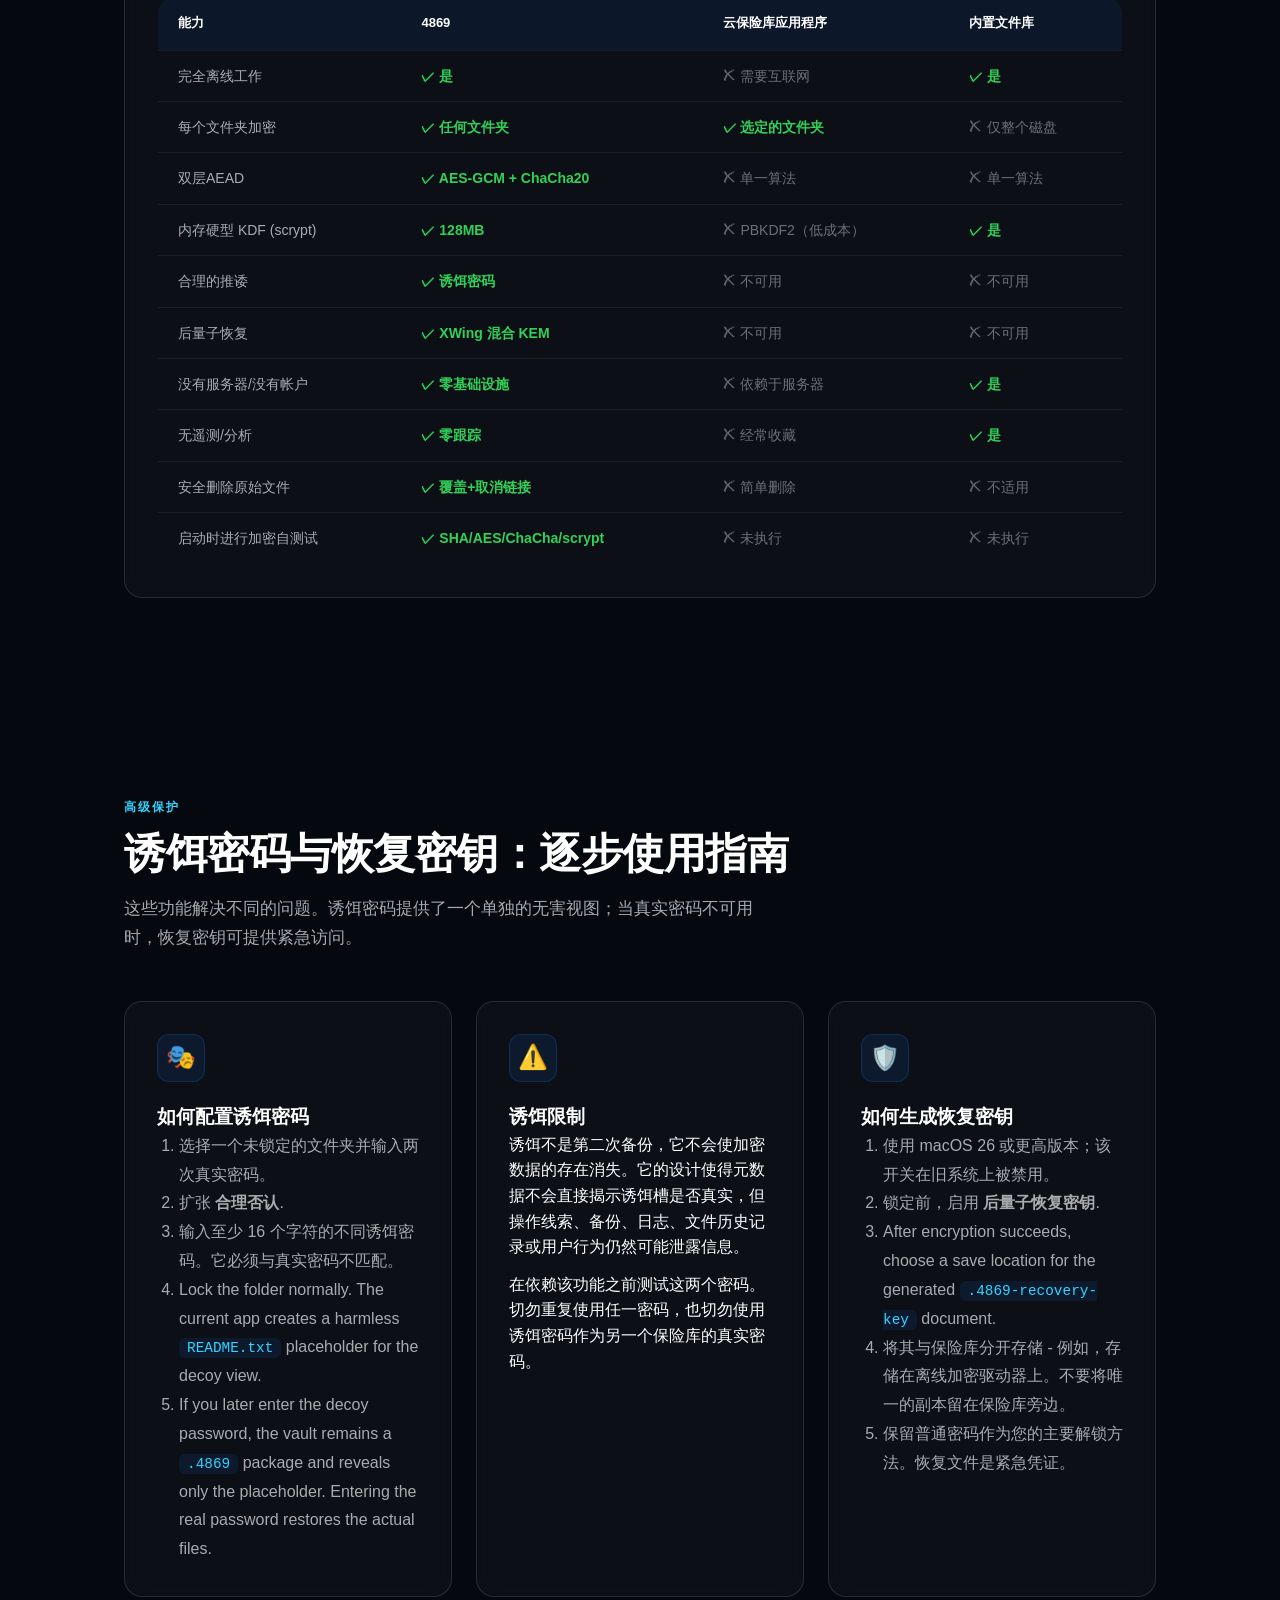
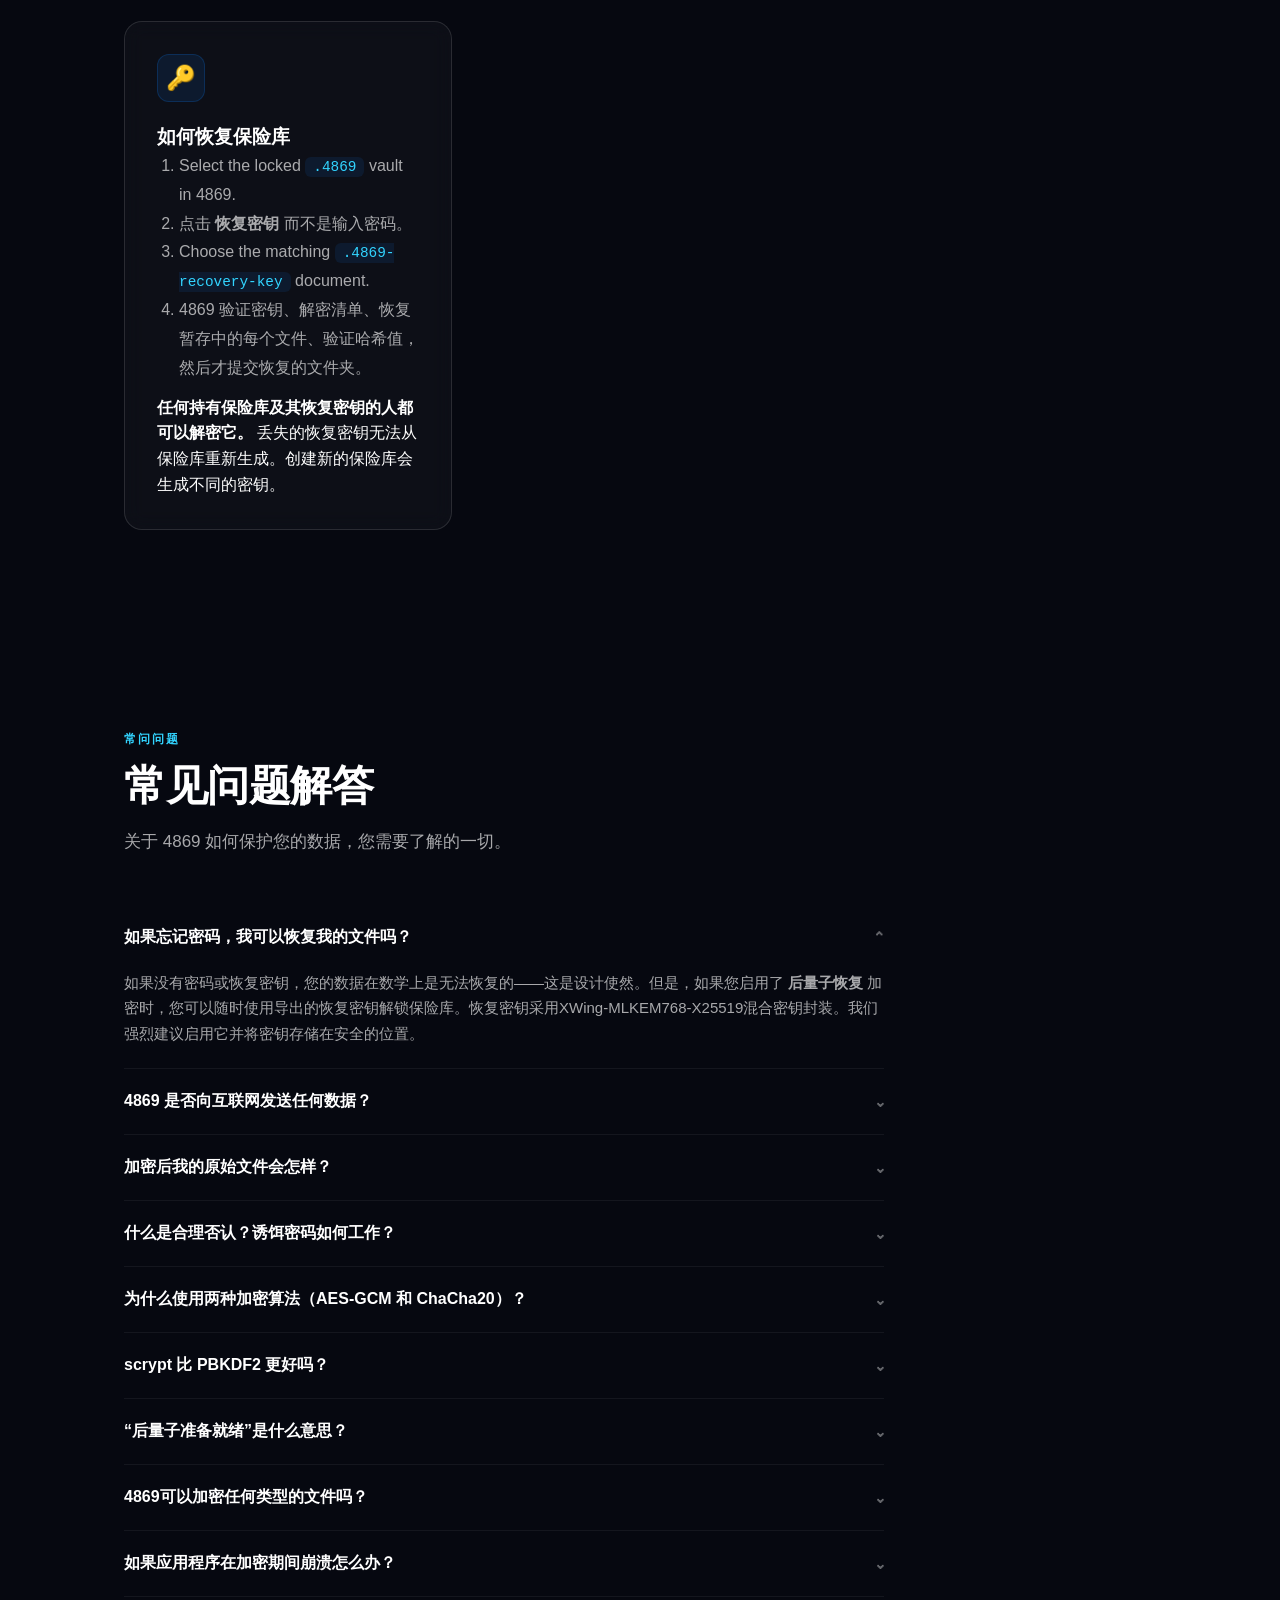
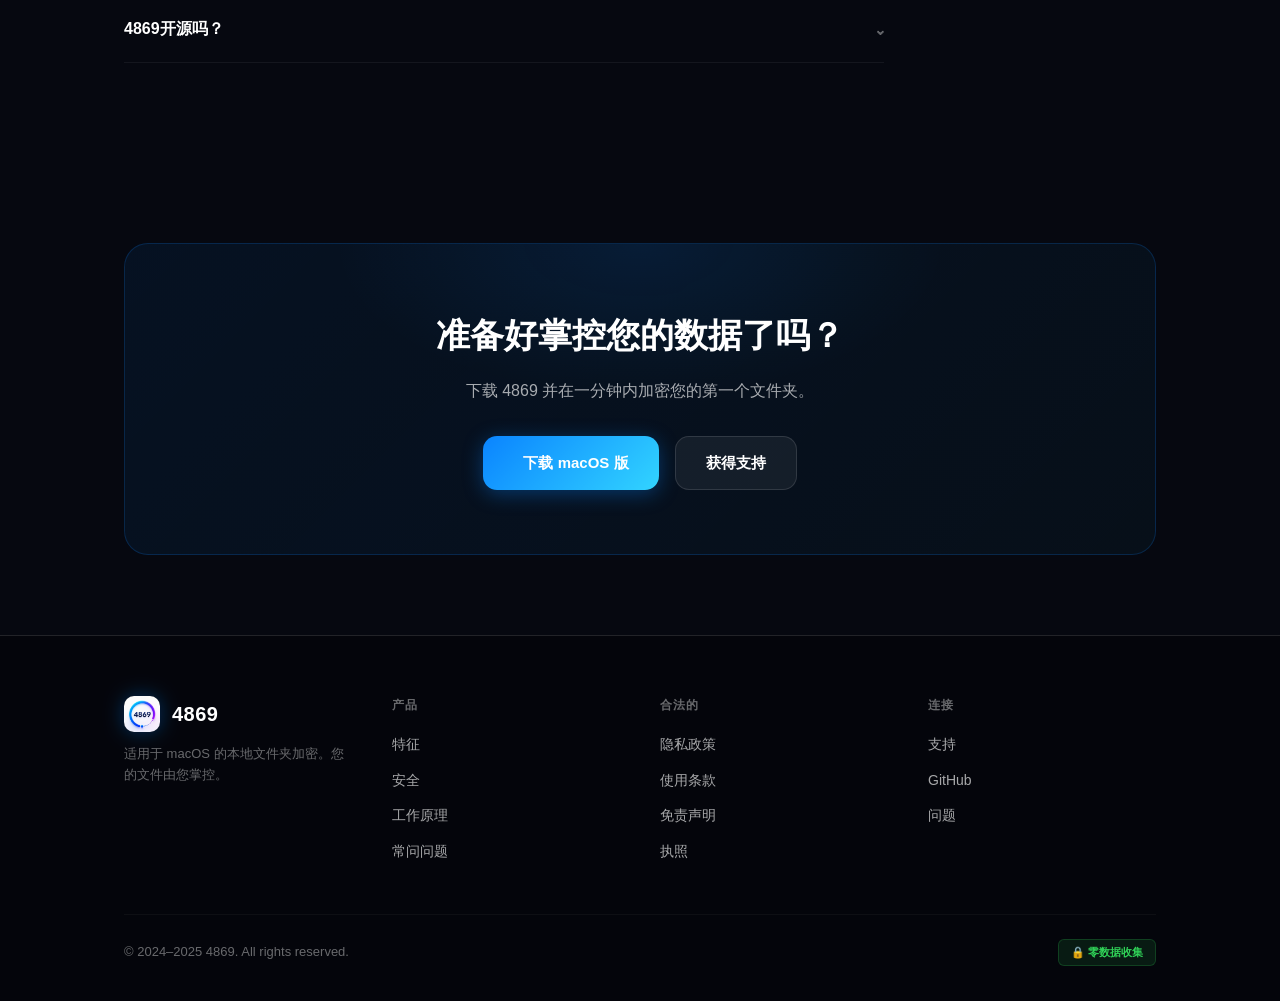
==== commit db6d07db: "同步中英文网站全部内容" ====
--- a/zh/index.html
+++ b/zh/index.html
@@ -4,133 +4,744 @@
     <meta charset="UTF-8">
     <meta name="viewport" content="width=device-width, initial-scale=1.0">
     <title>4869 — macOS 本地加密文件夹</title>
-    <meta name="description" content="4869 是一款适用于 macOS 的本地文件夹加密工具，支持 scrypt、AES-256-GCM、ChaCha20-Poly1305、诱饵密码与可选后量子恢复。">
+    <meta name="description" content="4869 是适用于 macOS 的本地文件夹加密工具，支持双层认证加密、诱饵密码与可选后量子恢复。">
+    <meta name="keywords" content="encryption, AES-256, ChaCha20, scrypt, macOS, vault, folder encryption, post-quantum, plausible deniability, local encryption, zero-knowledge">
+    <meta property="og:title" content="4869 — Local Encrypted Folder Vault">
+    <meta property="og:description" content="Local folder encryption for macOS. No cloud service, accounts, telemetry, or tracking.">
+    <meta property="og:type" content="website">
     <link rel="canonical" href="https://aaronyang47.github.io/4869/zh/">
+    <link rel="alternate" hreflang="en" href="https://aaronyang47.github.io/4869/en/">
     <link rel="alternate" hreflang="zh-CN" href="https://aaronyang47.github.io/4869/zh/">
-    <link rel="alternate" hreflang="en" href="https://aaronyang47.github.io/4869/en/">
     <link rel="alternate" hreflang="x-default" href="https://aaronyang47.github.io/4869/">
     <link rel="icon" type="image/png" href="images/logo.png">
     <link rel="stylesheet" href="css/style.css">
 </head>
 <body>
     <div class="bg-atmosphere"></div>
+
+    <!-- ════════ NAVIGATION ════════ -->
     <nav class="navbar">
         <div class="nav-inner">
-            <a href="#home" class="nav-brand"><img src="images/logo.png" alt="4869" class="nav-logo-img">4869</a>
+            <a href="index.html" class="nav-brand">
+                <img src="images/logo.png" alt="4869 Logo" class="nav-logo-img">
+                4869
+            </a>
             <ul class="nav-links">
-                <li><a href="#features">功能</a></li>
-                <li><a href="#security">安全设计</a></li>
-                <li><a href="#install">安装</a></li>
-                <li><a href="#advanced">诱饵与恢复</a></li>
-                <li><a href="#faq">常见问题</a></li>
-                <li><a href="https://gitee.com/aaron0047/4869">Gitee</a></li>
-                <li><a href="../?lang=en" aria-label="Switch to English">English</a></li>
+                <li><a href="#features">Features</a></li>
+                <li><a href="#security">Security</a></li>
+                <li><a href="#how-it-works">How It Works</a></li>
+                <li><a href="#advanced">Decoy &amp; Recovery</a></li>
+                <li><a href="#faq">FAQ</a></li>
+                <li><a href="privacy-policy.html">Privacy</a></li>
+                <li><a href="support.html">Support</a></li>
+                <li><a href="../?lang=en" aria-label="Switch to English" data-no-translate>English</a></li>
             </ul>
-            <button class="nav-toggle" aria-label="切换导航">☰</button>
+            <button class="nav-toggle" aria-label="Toggle menu">☰</button>
         </div>
     </nav>
 
+    <!-- ════════ HERO ════════ -->
     <section class="hero" id="home">
         <div>
-            <div class="hero-badge"><span class="dot"></span>现已支持 macOS</div>
-            <h1>你的文件。<br><span class="gradient">在本机安全加密。</span></h1>
-            <p class="hero-desc">4869 可将普通文件夹转换为本地加密保险库。无需账号、云服务或网络连接，应用不会上传你的文件。</p>
+            <div class="hero-badge">
+                <span class="dot"></span>
+                Now available for macOS
+            </div>
+            <h1>Your files.<br><span class="gradient">Protected locally.</span></h1>
+            <p class="hero-desc">
+                4869 turns any folder on your Mac into a fortified encrypted vault.
+                No cloud. No servers. No accounts. Just uncompromising cryptography
+                that keeps your data yours.
+            </p>
             <div class="hero-actions">
-                <a href="https://gitee.com/aaron0047/4869/releases/download/v1.0/4869-1.0.dmg" class="btn btn-primary"><span></span>下载 macOS 版</a>
-                <a href="#security" class="btn btn-secondary">了解安全设计 →</a>
+                <a href="https://gitee.com/aaron0047/4869/releases/download/v1.0/4869-1.0.dmg" class="btn btn-primary">
+                    <span></span> Download for Mac
+                </a>
+                <a href="#security" class="btn btn-secondary">
+                    Explore the Cryptography →
+                </a>
             </div>
             <div class="hero-stats">
-                <div class="hero-stat"><div class="hero-stat-value">256-bit</div><div class="hero-stat-label">加密密钥</div></div>
-                <div class="hero-stat"><div class="hero-stat-value">128 MB</div><div class="hero-stat-label">内存困难 KDF</div></div>
-                <div class="hero-stat"><div class="hero-stat-value">0</div><div class="hero-stat-label">云端服务器</div></div>
-                <div class="hero-stat"><div class="hero-stat-value">双架构</div><div class="hero-stat-label">Intel 与 Apple 芯片</div></div>
+                <div class="hero-stat">
+                    <div class="hero-stat-value" data-count="256" data-suffix="-bit">0-bit</div>
+                    <div class="hero-stat-label">Encryption</div>
+                </div>
+                <div class="hero-stat">
+                    <div class="hero-stat-value" data-count="128" data-suffix=" MB">0 MB</div>
+                    <div class="hero-stat-label">Memory-Hard KDF</div>
+                </div>
+                <div class="hero-stat">
+                    <div class="hero-stat-value" data-count="0" data-suffix="">0</div>
+                    <div class="hero-stat-label">Servers Required</div>
+                </div>
+                <div class="hero-stat">
+                    <div class="hero-stat-value">PQ-Safe</div>
+                    <div class="hero-stat-label">Post-Quantum Ready</div>
+                </div>
             </div>
         </div>
     </section>
 
+    <!-- ════════ FEATURES ════════ -->
     <section class="section" id="features">
         <div class="container">
-            <div class="reveal visible"><div class="section-label">核心功能</div><h2 class="section-title">为本地隐私而设计。</h2><p class="section-subtitle">所有加密和解密操作均在你的 Mac 上完成。</p></div>
+            <div class="reveal">
+                <div class="section-label">Features</div>
+                <h2 class="section-title">Built for people who take privacy seriously.</h2>
+                <p class="section-subtitle">
+                    Every feature in 4869 exists to give you absolute control over your data.
+                    From the cryptography to the user experience, nothing is compromised.
+                </p>
+            </div>
+
             <div class="feature-grid">
-                <div class="feature-card reveal visible"><div class="feature-icon">🔐</div><h3>双层认证加密</h3><p>每个文件以 4 MB 分块，依次使用 AES-256-GCM 与 ChaCha20-Poly1305 加密，并通过 HKDF-SHA512 派生独立子密钥。</p></div>
-                <div class="feature-card reveal visible"><div class="feature-icon">🧠</div><h3>scrypt 密码派生</h3><p>参数 N=131,072、r=8、p=1，每次密码尝试约需 128 MB 内存，提升离线暴力破解成本。</p></div>
-                <div class="feature-card reveal visible"><div class="feature-icon">🎭</div><h3>诱饵密码</h3><p>可设置第二个密码，仅展示无敏感内容的诱饵文件。此功能不能替代强密码与安全备份。</p></div>
-                <div class="feature-card reveal visible"><div class="feature-icon">🛡️</div><h3>可选恢复密钥</h3><p>macOS 26 及以上版本可使用 XWing（ML-KEM-768 + X25519）生成独立恢复密钥。</p></div>
-                <div class="feature-card reveal visible"><div class="feature-icon">⏱️</div><h3>临时查看</h3><p>无需永久解锁即可临时查看文件。明文副本会在超时、正常退出或下次启动时清理。</p></div>
-                <div class="feature-card reveal visible"><div class="feature-icon">📁</div><h3>Finder 集成</h3><p>加密文件夹会成为 <code>.4869</code> 文件包，可在 Finder 中双击打开。</p></div>
+                <div class="feature-card reveal">
+                    <div class="feature-icon">🔐</div>
+                    <h3>Double-Layer Encryption</h3>
+                    <p>Every file is encrypted with AES-256-GCM inside ChaCha20-Poly1305. Even if one cipher is ever broken, your data remains protected by the other — defense in depth at the protocol level.</p>
+                </div>
+
+                <div class="feature-card reveal">
+                    <div class="feature-icon">🧠</div>
+                    <h3>Memory-Hard Key Derivation</h3>
+                    <p>Your password is stretched through scrypt (RFC 7914) with N=131,072, forcing 128 MB of RAM per attempt. GPU and ASIC brute-force attacks become economically prohibitive.</p>
+                </div>
+
+                <div class="feature-card reveal">
+                    <div class="feature-icon">🎭</div>
+                    <h3>Plausible Deniability</h3>
+                    <p>Set up a decoy password that unlocks harmless placeholder files. An attacker cannot determine from the vault metadata whether the decoy or the real data was revealed.</p>
+                </div>
+
+                <div class="feature-card reveal">
+                    <div class="feature-icon">🛡️</div>
+                    <h3>Post-Quantum Recovery</h3>
+                    <p>Optional recovery key powered by XWing-MLKEM768-X25519 hybrid KEM. If you forget your password, your data survives — and it's ready for the quantum computing era.</p>
+                </div>
+
+                <div class="feature-card reveal">
+                    <div class="feature-icon">🗑️</div>
+                    <h3>Secure Deletion</h3>
+                    <p>Originals are overwritten with random data, truncated, then unlinked. Effectiveness depends on the storage hardware and filesystem; SSDs and copy-on-write filesystems cannot guarantee complete erasure.</p>
+                </div>
+
+                <div class="feature-card reveal">
+                    <div class="feature-icon">📁</div>
+                    <h3>Native Finder Integration</h3>
+                    <p>Encrypted folders become <code>.4869</code> packages that open directly in 4869. Double-click to unlock, just like opening any document on your Mac.</p>
+                </div>
+
+                <div class="feature-card reveal">
+                    <div class="feature-icon">⏱️</div>
+                    <h3>Temporary Viewing Sessions</h3>
+                    <p>Peek at your files without fully unlocking. Temporary sessions remove decrypted copies after 1–30 minutes, during orderly app termination, or on the next launch after an interruption.</p>
+                </div>
+
+                <div class="feature-card reveal">
+                    <div class="feature-icon">🔌</div>
+                    <h3>100% Offline</h3>
+                    <p>No internet connection required. No telemetry, analytics, accounts, or network requests are implemented in the app.</p>
+                </div>
+
+                <div class="feature-card reveal">
+                    <div class="feature-icon">✅</div>
+                    <h3>Cryptographic Self-Test</h3>
+                    <p>On every launch, 4869 verifies SHA-256, AES-GCM, ChaCha20-Poly1305, and scrypt against known test vectors. If anything fails, the app refuses to operate.</p>
+                </div>
             </div>
         </div>
     </section>
 
+    <!-- ════════ SECURITY ARCHITECTURE ════════ -->
     <section class="section" id="security">
         <div class="container">
-            <div class="reveal visible"><div class="section-label">安全设计</div><h2 class="section-title">先验证，再删除明文。</h2></div>
-            <div class="glass-card reveal visible">
-                <p>4869 会先完成全部文件加密，再逐个测试解密并核对 SHA-256。只有验证通过后，才会提交保险库并移除原始文件。发生错误时会尽可能回滚，保留可恢复的数据。</p>
-                <table class="spec-table">
-                    <tr><th>文件加密</th><td>AES-256-GCM + ChaCha20-Poly1305</td></tr>
-                    <tr><th>密码派生</th><td>scrypt（RFC 7914）</td></tr>
-                    <tr><th>完整性验证</th><td>AEAD 标签 + SHA-256</td></tr>
-                    <tr><th>随机数</th><td>macOS SecRandomCopyBytes</td></tr>
-                    <tr><th>最低系统</th><td>macOS 15.6</td></tr>
-                    <tr><th>联网行为</th><td>当前版本不实现网络请求或遥测</td></tr>
+            <div class="reveal">
+                <div class="section-label">Security Architecture</div>
+                <h2 class="section-title">Cryptography you can audit.</h2>
+                <p class="section-subtitle">
+                    4869 uses only well-established, peer-reviewed algorithms from Apple's
+                    CryptoKit and CommonCrypto frameworks. No custom crypto. No proprietary
+                    algorithms. No obfuscation masquerading as security.
+                </p>
+            </div>
+
+            <!-- Crypto Stack -->
+            <div class="reveal" style="margin-bottom: 60px;">
+                <h3 style="font-size: 20px; margin-bottom: 24px;">Encryption Pipeline (Layer by Layer)</h3>
+                <div class="crypto-stack">
+                    <div class="crypto-layer">
+                        <div class="crypto-layer-num">01</div>
+                        <div>
+                            <div class="crypto-layer-title">Password Validation</div>
+                            <div class="crypto-layer-desc">Minimum 16 characters, entropy estimation ≥ 80 bits. Rejects common, repeated, and sequential passwords.</div>
+                        </div>
+                        <div class="crypto-layer-tag tag-excellent">PasswordPolicy</div>
+                    </div>
+
+                    <div class="crypto-layer">
+                        <div class="crypto-layer-num">02</div>
+                        <div>
+                            <div class="crypto-layer-title">scrypt Key Derivation (RFC 7914)</div>
+                            <div class="crypto-layer-desc">N=131,072 · r=8 · p=1 · dkLen=32 bytes. Forces ~128 MB RAM per derivation attempt. With application pepper mixed into the salt.</div>
+                        </div>
+                        <div class="crypto-layer-tag tag-excellent">Memory-Hard</div>
+                    </div>
+
+                    <div class="crypto-layer">
+                        <div class="crypto-layer-num">03</div>
+                        <div>
+                            <div class="crypto-layer-title">Master Key Generation</div>
+                            <div class="crypto-layer-desc">64-byte cryptographically random master key generated via <code>SecRandomCopyBytes</code>. Never derived from or stored alongside the password.</div>
+                        </div>
+                        <div class="crypto-layer-tag tag-strong">CSPRNG</div>
+                    </div>
+
+                    <div class="crypto-layer">
+                        <div class="crypto-layer-num">04</div>
+                        <div>
+                            <div class="crypto-layer-title">Key Wrapping (AES-256-GCM)</div>
+                            <div class="crypto-layer-desc">Master key sealed with the scrypt-derived key using AES-256-GCM authenticated encryption. Includes a verification check value.</div>
+                        </div>
+                        <div class="crypto-layer-tag tag-strong">AEAD</div>
+                    </div>
+
+                    <div class="crypto-layer">
+                        <div class="crypto-layer-num">05</div>
+                        <div>
+                            <div class="crypto-layer-title">Per-File Key Separation (HKDF-SHA512)</div>
+                            <div class="crypto-layer-desc">Each file gets a unique sub-key derived via HKDF-SHA512 with a purpose-specific info string. Compromise of one key cannot cascade.</div>
+                        </div>
+                        <div class="crypto-layer-tag tag-strong">Key Isolation</div>
+                    </div>
+
+                    <div class="crypto-layer">
+                        <div class="crypto-layer-num">06</div>
+                        <div>
+                            <div class="crypto-layer-title">Chunked Double-Layer Encryption</div>
+                            <div class="crypto-layer-desc">Files split into 4 MB chunks. Each chunk sealed with AES-256-GCM (inner), then wrapped in ChaCha20-Poly1305 (outer). Per-chunk AAD binds position and path.</div>
+                        </div>
+                        <div class="crypto-layer-tag tag-excellent">Dual AEAD</div>
+                    </div>
+
+                    <div class="crypto-layer">
+                        <div class="crypto-layer-num">07</div>
+                        <div>
+                            <div class="crypto-layer-title">SHA-256 Integrity Verification</div>
+                            <div class="crypto-layer-desc">Every file's plaintext hash is stored inside the encrypted manifest. Decryption fails if even a single byte is altered.</div>
+                        </div>
+                        <div class="crypto-layer-tag tag-strong">Tamper-Proof</div>
+                    </div>
+
+                    <div class="crypto-layer">
+                        <div class="crypto-layer-num">08</div>
+                        <div>
+                            <div class="crypto-layer-title">Post-Quantum Recovery (Optional)</div>
+                            <div class="crypto-layer-desc">XWing-MLKEM768-X25519 hybrid KEM wraps the master key. AES-256-GCM sealed envelope with HKDF-SHA512 derived wrapping key. Resistant to Shor's algorithm.</div>
+                        </div>
+                        <div class="crypto-layer-tag tag-quantum">Quantum-Safe</div>
+                    </div>
+
+                    <div class="crypto-layer">
+                        <div class="crypto-layer-num">09</div>
+                        <div>
+                            <div class="crypto-layer-title">Metadata Concealment</div>
+                            <div class="crypto-layer-desc">File names, directory structure, file counts, and total sizes are encrypted inside the manifest. An attacker sees only opaque ciphertext.</div>
+                        </div>
+                        <div class="crypto-layer-tag tag-excellent">Zero Leakage</div>
+                    </div>
+
+                    <div class="crypto-layer">
+                        <div class="crypto-layer-num">10</div>
+                        <div>
+                            <div class="crypto-layer-title">Runtime Hardening</div>
+                            <div class="crypto-layer-desc">Core dumps disabled (<code>setrlimit RLIMIT_CORE=0</code>). <code>umask 0077</code> for owner-only files. Mutable key buffers are zeroed on a best-effort basis.</div>
+                        </div>
+                        <div class="crypto-layer-tag tag-strong">Hardened</div>
+                    </div>
+                </div>
+            </div>
+
+            <!-- Technical Specs Table -->
+            <div class="reveal glass-card" style="overflow-x: auto;">
+                <h3 style="font-size: 20px; margin-bottom: 24px;">Technical Specifications</h3>
+                <table class="specs-table">
+                    <tr>
+                        <th>Encryption Algorithm</th>
+                        <td>AES-256-GCM + ChaCha20-Poly1305 (double-layer AEAD)</td>
+                    </tr>
+                    <tr>
+                        <th>Key Derivation</th>
+                        <td>scrypt (RFC 7914)</td>
+                    </tr>
+                    <tr>
+                        <th>scrypt Parameters</th>
+                        <td>N = 131,072 (2¹⁷) · r = 8 · p = 1</td>
+                    </tr>
+                    <tr>
+                        <th>Memory per Derivation</th>
+                        <td>~128 MB</td>
+                    </tr>
+                    <tr>
+                        <th>Master Key Size</th>
+                        <td>512 bits (64 bytes), CSPRNG-generated</td>
+                    </tr>
+                    <tr>
+                        <th>Sub-Key Derivation</th>
+                        <td>HKDF-SHA512 with domain-separated info strings</td>
+                    </tr>
+                    <tr>
+                        <th>Salt Size</th>
+                        <td>256 bits (32 bytes) per vault, CSPRNG-generated</td>
+                    </tr>
+                    <tr>
+                        <th>Chunk Size</th>
+                        <td>4 MB (4,194,304 bytes)</td>
+                    </tr>
+                    <tr>
+                        <th>Integrity Hash</th>
+                        <td>SHA-256 (stored in encrypted manifest)</td>
+                    </tr>
+                    <tr>
+                        <th>Post-Quantum Recovery</th>
+                        <td>XWing-MLKEM768-X25519-HKDFSHA512-AES256GCM</td>
+                    </tr>
+                    <tr>
+                        <th>Legacy PBKDF2 (v1 vaults)</th>
+                        <td>PBKDF2-HMAC-SHA512, 1,200,000 iterations</td>
+                    </tr>
+                    <tr>
+                        <th>Minimum Password Length</th>
+                        <td>16 characters, ≥ 80 bits estimated entropy</td>
+                    </tr>
+                    <tr>
+                        <th>Random Number Generator</th>
+                        <td>SecRandomCopyBytes (macOS cryptographically secure random generator)</td>
+                    </tr>
+                    <tr>
+                        <th>Format Version</th>
+                        <td>v4 (chunked RFC 7914 scrypt + dual AEAD + HKDF-SHA512)</td>
+                    </tr>
+                    <tr>
+                        <th>Platform</th>
+                        <td>macOS 15.6+ (post-quantum recovery requires macOS 26+)</td>
+                    </tr>
+                    <tr>
+                        <th>Data Collection</th>
+                        <td>None — zero network access, zero telemetry</td>
+                    </tr>
                 </table>
             </div>
-            <div class="callout" style="margin-top:24px"><strong>重要提示：</strong>任何软件都不能保证绝对安全。请始终保留独立备份。SSD 磨损均衡和写时复制文件系统也可能使物理擦除无法得到保证。</div>
         </div>
     </section>
 
-    <section class="section" id="install">
+    <!-- ════════ HOW IT WORKS ════════ -->
+    <section class="section" id="how-it-works">
         <div class="container">
-            <div class="reveal visible"><div class="section-label">安装</div><h2 class="section-title">下载、拖入、开始使用。</h2></div>
-            <div class="steps-grid">
-                <div class="step-card reveal visible"><div class="step-number">1</div><h3>下载 DMG</h3><p>从 Gitee v1.0 发行版下载经过 Apple Developer ID 签名和公证的安装镜像。</p></div>
-                <div class="step-card reveal visible"><div class="step-number">2</div><h3>安装应用</h3><p>打开 DMG，将 4869 拖入 Applications（应用程序）文件夹。</p></div>
-                <div class="step-card reveal visible"><div class="step-number">3</div><h3>加密文件夹</h3><p>打开 4869，选择文件夹并设置至少 16 个字符的强密码。请提前做好备份。</p></div>
+            <div class="reveal">
+                <div class="section-label">How It Works</div>
+                <h2 class="section-title">Lock in seconds. Unlock in seconds.</h2>
+                <p class="section-subtitle">
+                    Three steps. No accounts, no cloud, no learning curve.
+                </p>
+            </div>
+
+            <div class="reveal" style="max-width: 680px;">
+                <div class="step-flow">
+                    <div class="step-item">
+                        <div class="step-num">1</div>
+                        <div class="step-content">
+                            <h3>Drop a folder into 4869</h3>
+                            <p>Drag any folder onto the app window, or use the file picker. 4869 scans every file, rejects symlinks, and counts the total to be encrypted.</p>
+                        </div>
+                    </div>
+                    <div class="step-item">
+                        <div class="step-num">2</div>
+                        <div class="step-content">
+                            <h3>Set a strong password</h3>
+                            <p>Choose a password of at least 16 characters. The built-in strength estimator helps you find the sweet spot between security and memorability. Optionally configure a decoy password for plausible deniability.</p>
+                        </div>
+                    </div>
+                    <div class="step-item">
+                        <div class="step-num">3</div>
+                        <div class="step-content">
+                            <h3>4869 encrypts, verifies, and seals</h3>
+                            <p>Every file is encrypted in 4 MB chunks with dual AEAD. The entire vault is then test-decrypted and verified against SHA-256 hashes before any plaintext is removed. Only after verification are originals securely shredded.</p>
+                        </div>
+                    </div>
+                    <div class="step-item">
+                        <div class="step-num">4</div>
+                        <div class="step-content">
+                            <h3>Double-click to unlock anytime</h3>
+                            <p>Your folder becomes a <code>.4869</code> package with a custom locked icon. Double-click it in Finder, enter your password, and your files are restored exactly as they were — directory structure, timestamps, everything.</p>
+                        </div>
+                    </div>
+                </div>
+            </div>
+
+            <!-- Code Example: Metadata Structure -->
+            <div class="reveal" style="margin-top: 60px;">
+                <h3 style="font-size: 20px; margin-bottom: 16px;">What a vault looks like on disk</h3>
+                <p style="color: var(--text-secondary); margin-bottom: 20px; font-size: 15px;">
+                    The vault metadata (<code>.4869.json</code>) contains only what's necessary for decryption.
+                    File names, paths, counts, and sizes live inside the encrypted manifest —
+                    an attacker examining the metadata learns nothing about your data.
+                </p>
+<pre><code>{
+    "formatVersion": 4,
+    "cryptoSuite": "4869-v4-chunked-rfc7914-scrypt-aes256gcm-chacha20poly1305-hkdfsha512",
+    "scryptN": 131072,
+    "scryptR": 8,
+    "scryptP": 1,
+    "cipher": "AES-256-GCM + ChaCha20-Poly1305",
+    "wrappedMasterKey": "<base64: AES-256-GCM sealed master key>",
+    "vaultCheck": "<base64: AEAD authentication check value>",
+    "encryptedManifest": "<base64: dual-layer encrypted file manifest>",
+    "decoySalt": "<base64: indistinguishable from real or random>",
+    "decoyWrappedKey": "<base64: indistinguishable from real or random>",
+    "decoyEncryptedManifest": "<base64: indistinguishable from real or random>",
+    "postQuantumRecoveryEnvelope": "<base64: optional PQ recovery envelope>"
+}</code></pre>
             </div>
         </div>
     </section>
 
+    <!-- ════════ COMPARISON ════════ -->
+    <section class="section" id="comparison">
+        <div class="container">
+            <div class="reveal">
+                <div class="section-label">Why 4869</div>
+                <h2 class="section-title">How 4869 compares to alternatives.</h2>
+                <p class="section-subtitle">
+                    Most "encryption" apps trust a server somewhere. 4869 trusts nothing but math.
+                </p>
+            </div>
+
+            <div class="reveal glass-card" style="overflow-x: auto;">
+                <table class="comparison-table">
+                    <thead>
+                        <tr>
+                            <th>Capability</th>
+                            <th>4869</th>
+                            <th>Cloud Vault Apps</th>
+                            <th>Built-in FileVault</th>
+                        </tr>
+                    </thead>
+                    <tbody>
+                        <tr>
+                            <td>Works fully offline</td>
+                            <td class="check">✓ Yes</td>
+                            <td class="cross">✗ Requires internet</td>
+                            <td class="check">✓ Yes</td>
+                        </tr>
+                        <tr>
+                            <td>Per-folder encryption</td>
+                            <td class="check">✓ Any folder</td>
+                            <td class="check">✓ Selected folders</td>
+                            <td class="cross">✗ Entire disk only</td>
+                        </tr>
+                        <tr>
+                            <td>Double-layer AEAD</td>
+                            <td class="check">✓ AES-GCM + ChaCha20</td>
+                            <td class="cross">✗ Single algorithm</td>
+                            <td class="cross">✗ Single algorithm</td>
+                        </tr>
+                        <tr>
+                            <td>Memory-hard KDF (scrypt)</td>
+                            <td class="check">✓ 128 MB</td>
+                            <td class="cross">✗ PBKDF2 (low cost)</td>
+                            <td class="check">✓ Yes</td>
+                        </tr>
+                        <tr>
+                            <td>Plausible deniability</td>
+                            <td class="check">✓ Decoy passwords</td>
+                            <td class="cross">✗ Not available</td>
+                            <td class="cross">✗ Not available</td>
+                        </tr>
+                        <tr>
+                            <td>Post-quantum recovery</td>
+                            <td class="check">✓ XWing hybrid KEM</td>
+                            <td class="cross">✗ Not available</td>
+                            <td class="cross">✗ Not available</td>
+                        </tr>
+                        <tr>
+                            <td>No servers / no account</td>
+                            <td class="check">✓ Zero infrastructure</td>
+                            <td class="cross">✗ Server-dependent</td>
+                            <td class="check">✓ Yes</td>
+                        </tr>
+                        <tr>
+                            <td>No telemetry / analytics</td>
+                            <td class="check">✓ Zero tracking</td>
+                            <td class="cross">✗ Often collected</td>
+                            <td class="check">✓ Yes</td>
+                        </tr>
+                        <tr>
+                            <td>Secure file shredding</td>
+                            <td class="check">✓ Overwrite + unlink</td>
+                            <td class="cross">✗ Simple delete</td>
+                            <td class="cross">✗ N/A</td>
+                        </tr>
+                        <tr>
+                            <td>Crypto self-test on launch</td>
+                            <td class="check">✓ SHA/AES/ChaCha/scrypt</td>
+                            <td class="cross">✗ Not performed</td>
+                            <td class="cross">✗ Not performed</td>
+                        </tr>
+                    </tbody>
+                </table>
+            </div>
+        </div>
+    </section>
+
+    <!-- ════════ ADVANCED FEATURES ════════ -->
     <section class="section" id="advanced">
         <div class="container">
-            <div class="reveal visible"><div class="section-label">高级保护</div><h2 class="section-title">诱饵密码与恢复密钥完整指南。</h2><p class="section-subtitle">两者用途不同：诱饵密码打开一套无敏感内容的视图；恢复密钥用于忘记真实密码后的紧急恢复。</p></div>
+            <div class="reveal">
+                <div class="section-label">Advanced Protection</div>
+                <h2 class="section-title">Decoy passwords and recovery keys, step by step.</h2>
+                <p class="section-subtitle">These features solve different problems. A decoy password provides a separate harmless view; a recovery key provides emergency access when the real password is unavailable.</p>
+            </div>
             <div class="feature-grid">
-                <div class="glass-card reveal visible"><div class="feature-icon">🎭</div><h3>设置诱饵密码</h3>
+                <div class="glass-card reveal">
+                    <div class="feature-icon">🎭</div>
+                    <h3>How to configure a decoy password</h3>
                     <ol style="color:var(--text-secondary);line-height:1.8;padding-left:22px">
-                        <li>选择未加密文件夹，输入并确认真实密码。</li><li>展开“Plausible Deniability（合理否认）”。</li><li>设置另一个至少 16 个字符的诱饵密码；它不能与真实密码相同。</li><li>正常执行加密。当前版本会为诱饵视图创建无敏感内容的 <code>README.txt</code>。</li><li>以后输入诱饵密码，只会看到该占位文件，保险库仍保持 <code>.4869</code> 状态；输入真实密码才会恢复真实文件。</li>
+                        <li>Select an unlocked folder and enter your real password twice.</li>
+                        <li>Expand <strong>Plausible Deniability</strong>.</li>
+                        <li>Enter a different decoy password of at least 16 characters. It must not match the real password.</li>
+                        <li>Lock the folder normally. The current app creates a harmless <code>README.txt</code> placeholder for the decoy view.</li>
+                        <li>If you later enter the decoy password, the vault remains a <code>.4869</code> package and reveals only the placeholder. Entering the real password restores the actual files.</li>
                     </ol>
                 </div>
-                <div class="glass-card reveal visible"><div class="feature-icon">⚠️</div><h3>诱饵功能的边界</h3><p>诱饵不是第二份备份，也不能隐藏“设备上存在加密数据”这一事实。保险库元数据不会直接说明诱饵槽是否真实，但备份、日志、文件历史、操作习惯等外部线索仍可能暴露信息。</p><p style="margin-top:12px">正式使用前请分别测试两个密码。不要复用密码，也不要把某个保险库的诱饵密码用于其他保险库的真实密码。</p></div>
-                <div class="glass-card reveal visible"><div class="feature-icon">🛡️</div><h3>生成恢复密钥</h3>
+                <div class="glass-card reveal">
+                    <div class="feature-icon">⚠️</div>
+                    <h3>Decoy limitations</h3>
+                    <p>The decoy is not a second backup, and it does not make the existence of encrypted data disappear. It is designed so the metadata does not directly reveal whether a decoy slot is genuine, but operational clues, backups, logs, file history, or user behavior may still reveal information.</p>
+                    <p style="margin-top:12px">Test both passwords before relying on the feature. Never reuse either password, and never use the decoy password as the real password for another vault.</p>
+                </div>
+                <div class="glass-card reveal">
+                    <div class="feature-icon">🛡️</div>
+                    <h3>How to generate a recovery key</h3>
                     <ol style="color:var(--text-secondary);line-height:1.8;padding-left:22px">
-                        <li>系统必须是 macOS 26 或更高版本；旧系统不会开放此开关。</li><li>加密前启用“Post-Quantum Recovery Key”。</li><li>加密成功后，在保存面板中导出 <code>.4869-recovery-key</code> 文件。</li><li>把它与保险库分开保存，例如离线加密移动硬盘；不要把唯一副本放在保险库旁边。</li><li>日常仍使用密码解锁，恢复文件应只作为紧急凭据。</li>
+                        <li>Use macOS 26 or later; the switch is disabled on older systems.</li>
+                        <li>Before locking, enable <strong>Post-Quantum Recovery Key</strong>.</li>
+                        <li>After encryption succeeds, choose a save location for the generated <code>.4869-recovery-key</code> document.</li>
+                        <li>Store it separately from the vault—for example, on an offline encrypted drive. Do not leave the only copy next to the vault.</li>
+                        <li>Keep the normal password as your primary unlock method. The recovery document is an emergency credential.</li>
                     </ol>
                 </div>
-                <div class="glass-card reveal visible"><div class="feature-icon">🔑</div><h3>使用恢复密钥</h3>
+                <div class="glass-card reveal">
+                    <div class="feature-icon">🔑</div>
+                    <h3>How to recover a vault</h3>
                     <ol style="color:var(--text-secondary);line-height:1.8;padding-left:22px">
-                        <li>在 4869 中选择锁定的 <code>.4869</code> 保险库。</li><li>不要输入密码，点击“Recovery Key”。</li><li>选择与该保险库匹配的 <code>.4869-recovery-key</code> 文件。</li><li>4869 会验证密钥、解密清单，在隔离暂存区恢复并校验全部文件，验证完成后才提交恢复结果。</li>
-                    </ol><p style="margin-top:12px"><strong>同时获得保险库和恢复密钥的人可以解密数据。</strong>遗失的恢复密钥无法从保险库重新生成；新建保险库会产生不同的恢复密钥。</p>
+                        <li>Select the locked <code>.4869</code> vault in 4869.</li>
+                        <li>Click <strong>Recovery Key</strong> instead of entering a password.</li>
+                        <li>Choose the matching <code>.4869-recovery-key</code> document.</li>
+                        <li>4869 validates the key, decrypts the manifest, restores every file in staging, verifies hashes, and only then commits the restored folder.</li>
+                    </ol>
+                    <p style="margin-top:12px"><strong>Anyone holding both the vault and its recovery key can decrypt it.</strong> A lost recovery key cannot be regenerated from the vault. Creating a new vault generates a different key.</p>
                 </div>
             </div>
         </div>
     </section>
 
+    <!-- ════════ FAQ ════════ -->
     <section class="section" id="faq">
         <div class="container">
-            <div class="reveal visible"><div class="section-label">常见问题</div><h2 class="section-title">使用前需要了解的事项。</h2></div>
-            <div class="faq-list">
-                <div class="faq-item"><button class="faq-question">忘记密码后还能恢复吗？<span class="chevron">⌄</span></button><div class="faq-answer"><div class="faq-answer-inner">如果没有密码或事先导出的恢复密钥，数据无法恢复。4869 没有后门或“找回密码”服务。</div></div></div>
-                <div class="faq-item"><button class="faq-question">4869 会上传我的文件吗？<span class="chevron">⌄</span></button><div class="faq-answer"><div class="faq-answer-inner">不会。当前版本没有服务器、账号、遥测、分析或网络请求，加密功能可完全离线运行。</div></div></div>
-                <div class="faq-item"><button class="faq-question">支持哪些 Mac？<span class="chevron">⌄</span></button><div class="faq-answer"><div class="faq-answer-inner">DMG 同时包含 Apple Silicon 与 Intel 架构，最低需要 macOS 15.6；后量子恢复功能需要 macOS 26 或更高版本。</div></div></div>
-                <div class="faq-item"><button class="faq-question">如何报告问题？<span class="chevron">⌄</span></button><div class="faq-answer"><div class="faq-answer-inner">请前往 <a href="https://gitee.com/aaron0047/4869/issues" style="color:var(--accent-cyan)">Gitee Issues</a>。安全漏洞请避免公开披露敏感细节。</div></div></div>
+            <div class="reveal">
+                <div class="section-label">FAQ</div>
+                <h2 class="section-title">Questions, answered.</h2>
+                <p class="section-subtitle">
+                    Everything you need to know about how 4869 protects your data.
+                </p>
+            </div>
+
+            <div class="reveal" style="max-width: 760px;">
+                <div class="faq-item open">
+                    <button class="faq-question">
+                        Can I recover my files if I forget my password?
+                        <span class="chevron">⌄</span>
+                    </button>
+                    <div class="faq-answer">
+                        <div class="faq-answer-inner">
+                            Without a password or recovery key, your data is mathematically unrecoverable — this is by design. However, if you enabled <strong>Post-Quantum Recovery</strong> when encrypting, you can use the exported recovery key to unlock the vault at any time. The recovery key uses XWing-MLKEM768-X25519 hybrid key encapsulation. We strongly recommend enabling it and storing the key in a safe location.
+                        </div>
+                    </div>
+                </div>
+
+                <div class="faq-item">
+                    <button class="faq-question">
+                        Does 4869 send any data to the internet?
+                        <span class="chevron">⌄</span>
+                    </button>
+                    <div class="faq-answer">
+                        <div class="faq-answer-inner">
+                            No. The current version implements no servers, API calls, telemetry, crash reporting, analytics, or other network requests. You can run 4869 with your network connection disabled; its local encryption features work identically.
+                        </div>
+                    </div>
+                </div>
+
+                <div class="faq-item">
+                    <button class="faq-question">
+                        What happens to my original files after encryption?
+                        <span class="chevron">⌄</span>
+                    </button>
+                    <div class="faq-answer">
+                        <div class="faq-answer-inner">
+                            After every encrypted file has been verified by test-decrypting it and checking its SHA-256 hash, 4869 securely shreds the originals. Each file is overwritten with cryptographically random data, truncated to zero bytes, then unlinked from the filesystem. This makes recovery with forensic tools (TestDisk, PhotoRec, Autopsy) impractical. On SSDs with wear-leveling, no software can guarantee 100% destruction, but 4869 raises the bar as high as the hardware allows.
+                        </div>
+                    </div>
+                </div>
+
+                <div class="faq-item">
+                    <button class="faq-question">
+                        What is plausible deniability and how does the decoy work?
+                        <span class="chevron">⌄</span>
+                    </button>
+                    <div class="faq-answer">
+                        <div class="faq-answer-inner">
+                            When you set a decoy password, 4869 creates a second, hidden encrypted "slot" inside the vault metadata. If you are ever coerced into revealing your password, you can provide the decoy password instead. It will unlock a separate set of harmless files (either files you designate or a default placeholder). The vault metadata is designed so that an examiner cannot determine from its structure whether the real or decoy password was used. Even when no decoy is configured, the decoy fields are filled with random data that is indistinguishable from real encrypted content.
+                        </div>
+                    </div>
+                </div>
+
+                <div class="faq-item">
+                    <button class="faq-question">
+                        Why use two encryption algorithms (AES-GCM and ChaCha20)?
+                        <span class="chevron">⌄</span>
+                    </button>
+                    <div class="faq-answer">
+                        <div class="faq-answer-inner">
+                            Defense in depth. Each file chunk is first sealed with AES-256-GCM, then the result is wrapped in ChaCha20-Poly1305. Both are authenticated encryption schemes (AEAD) — they provide confidentiality and integrity simultaneously. Using two independent algorithms means that even if a catastrophic vulnerability were discovered in one cipher, the other would still protect your data. This is the same principle behind TLS 1.3's hybrid designs.
+                        </div>
+                    </div>
+                </div>
+
+                <div class="faq-item">
+                    <button class="faq-question">
+                        Is scrypt better than PBKDF2?
+                        <span class="chevron">⌄</span>
+                    </button>
+                    <div class="faq-answer">
+                        <div class="faq-answer-inner">
+                            For password-based encryption, yes. PBKDF2 is CPU-hard but not memory-hard — an attacker can build specialized hardware (ASICs) that compute millions of PBKDF2 attempts in parallel for very little cost. scrypt (RFC 7914) is both CPU-hard and memory-hard: each derivation attempt requires ~128 MB of RAM, which means an attacker would need to provision enormous amounts of memory to parallelize brute-force attacks. A 24 GB GPU can only run about 180 concurrent scrypt instances, making large-scale attacks economically impractical.
+                        </div>
+                    </div>
+                </div>
+
+                <div class="faq-item">
+                    <button class="faq-question">
+                        What does "post-quantum ready" mean?
+                        <span class="chevron">⌄</span>
+                    </button>
+                    <div class="faq-answer">
+                        <div class="faq-answer-inner">
+                            Traditional public-key cryptography (RSA, ECC, Diffie-Hellman) can be broken by a sufficiently powerful quantum computer using Shor's algorithm. 4869's optional recovery system uses XWing, a hybrid Key Encapsulation Mechanism that combines ML-KEM-768 (NIST's post-quantum standard, formerly CRYSTALS-Kyber) with X25519 (classical elliptic curve). This means the recovery key remains secure even if large-scale quantum computers become a reality. XWing is available starting from macOS 26.
+                        </div>
+                    </div>
+                </div>
+
+                <div class="faq-item">
+                    <button class="faq-question">
+                        Can 4869 encrypt any type of file?
+                        <span class="chevron">⌄</span>
+                    </button>
+                    <div class="faq-answer">
+                        <div class="faq-answer-inner">
+                            4869 can encrypt any regular file — documents, photos, videos, databases, archives, source code, anything. It preserves the complete directory structure (including empty folders) and file modification timestamps. The only restriction is that symbolic links are rejected for security reasons. There is no file size limit; large files are processed in 4 MB chunks to keep memory usage flat.
+                        </div>
+                    </div>
+                </div>
+
+                <div class="faq-item">
+                    <button class="faq-question">
+                        What if the app crashes during encryption?
+                        <span class="chevron">⌄</span>
+                    </button>
+                    <div class="faq-answer">
+                        <div class="faq-answer-inner">
+                            4869 is designed for crash safety. During encryption, all work happens in temporary directories. The original files are not touched until every encrypted chunk has been written, verified by test-decryption, and confirmed via SHA-256. Only then are originals removed. If the app crashes at any point, the temporary data is cleaned up on the next launch, and your original files remain completely intact. The app also supports a rollback mechanism that re-decrypts committed data if plaintext cleanup fails.
+                        </div>
+                    </div>
+                </div>
+
+                <div class="faq-item">
+                    <button class="faq-question">
+                        Is 4869 open source?
+                        <span class="chevron">⌄</span>
+                    </button>
+                    <div class="faq-answer">
+                        <div class="faq-answer-inner">
+                            The website, release downloads, security documentation, and issue tracker are available on <a href="https://github.com/AaronYang47/4869" style="color: var(--accent-cyan);">GitHub</a>. The cryptographic design is documented for independent review.
+                        </div>
+                    </div>
+                </div>
             </div>
         </div>
     </section>
 
+    <!-- ════════ CTA ════════ -->
     <section class="section cta-section">
-        <div class="container"><div class="cta-box reveal visible"><h2>开始保护你的本地文件</h2><p>下载已经 Apple 公证的 4869 v1.0 通用版。</p><div class="hero-actions"><a href="https://gitee.com/aaron0047/4869/releases/download/v1.0/4869-1.0.dmg" class="btn btn-primary"><span></span>直接下载 DMG</a></div></div></div>
+        <div class="container">
+            <div class="cta-box reveal">
+                <h2>Ready to take control of your data?</h2>
+                <p>Download 4869 and encrypt your first folder in under a minute.</p>
+                <div class="hero-actions">
+                    <a href="https://gitee.com/aaron0047/4869/releases/download/v1.0/4869-1.0.dmg" class="btn btn-primary">
+                        <span></span> Download for Mac
+                    </a>
+                    <a href="support.html" class="btn btn-secondary">Get Support</a>
+                </div>
+            </div>
+        </div>
     </section>
-    <footer class="footer"><div class="container"><div class="footer-bottom"><p>&copy; 2026 4869</p><p><a href="https://gitee.com/aaron0047/4869">项目主页</a> · <a href="https://gitee.com/aaron0047/4869/issues">问题反馈</a> · <a href="https://github.com/AaronYang47/4869">GitHub</a></p></div></div></footer>
+
+    <!-- ════════ FOOTER ════════ -->
+    <footer class="footer">
+        <div class="container">
+            <div class="footer-grid">
+                <div class="footer-brand">
+                    <div class="nav-brand">
+                        <img src="images/logo.png" alt="4869 Logo" class="nav-logo-img">
+                        4869
+                    </div>
+                    <p>Local folder encryption for macOS. Your files stay under your control.</p>
+                </div>
+                <div class="footer-col">
+                    <h4>Product</h4>
+                    <ul>
+                        <li><a href="#features">Features</a></li>
+                        <li><a href="#security">Security</a></li>
+                        <li><a href="#how-it-works">How It Works</a></li>
+                        <li><a href="#faq">FAQ</a></li>
+                    </ul>
+                </div>
+                <div class="footer-col">
+                    <h4>Legal</h4>
+                    <ul>
+                        <li><a href="privacy-policy.html">Privacy Policy</a></li>
+                        <li><a href="terms.html">Terms of Use</a></li>
+                        <li><a href="terms.html#disclaimer">Disclaimer</a></li>
+                        <li><a href="terms.html#license">License</a></li>
+                    </ul>
+                </div>
+                <div class="footer-col">
+                    <h4>Connect</h4>
+                    <ul>
+                        <li><a href="support.html">Support</a></li>
+                        <li><a href="https://github.com/AaronYang47/4869">GitHub</a></li>
+                        <li><a href="https://github.com/AaronYang47/4869/issues">Issues</a></li>
+                    </ul>
+                </div>
+            </div>
+            <div class="footer-bottom">
+                <p>&copy; 2024–2025 4869. All rights reserved.</p>
+                <span class="footer-badge">🔒 Zero Data Collection</span>
+            </div>
+        </div>
+    </footer>
+
+    <script src="js/localize-zh.js"></script>
     <script src="js/main.js"></script>
 </body>
 </html>
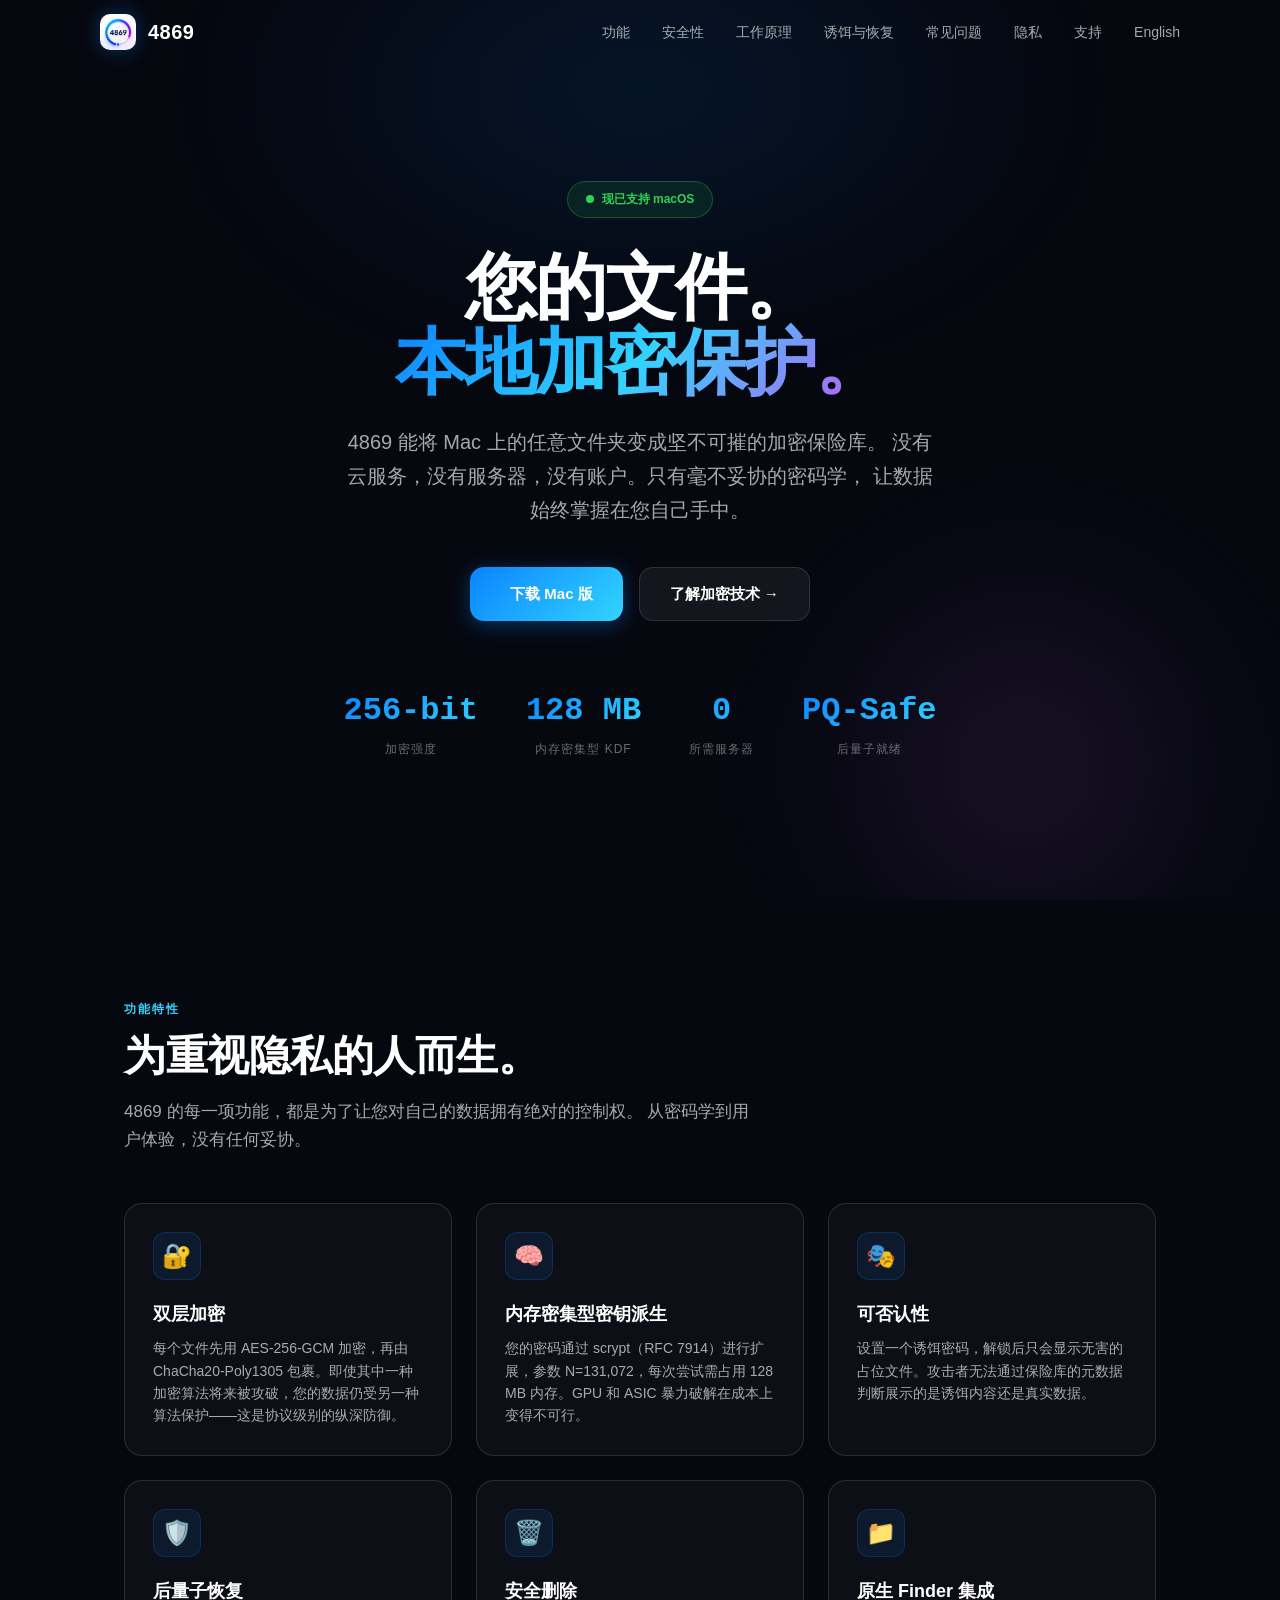
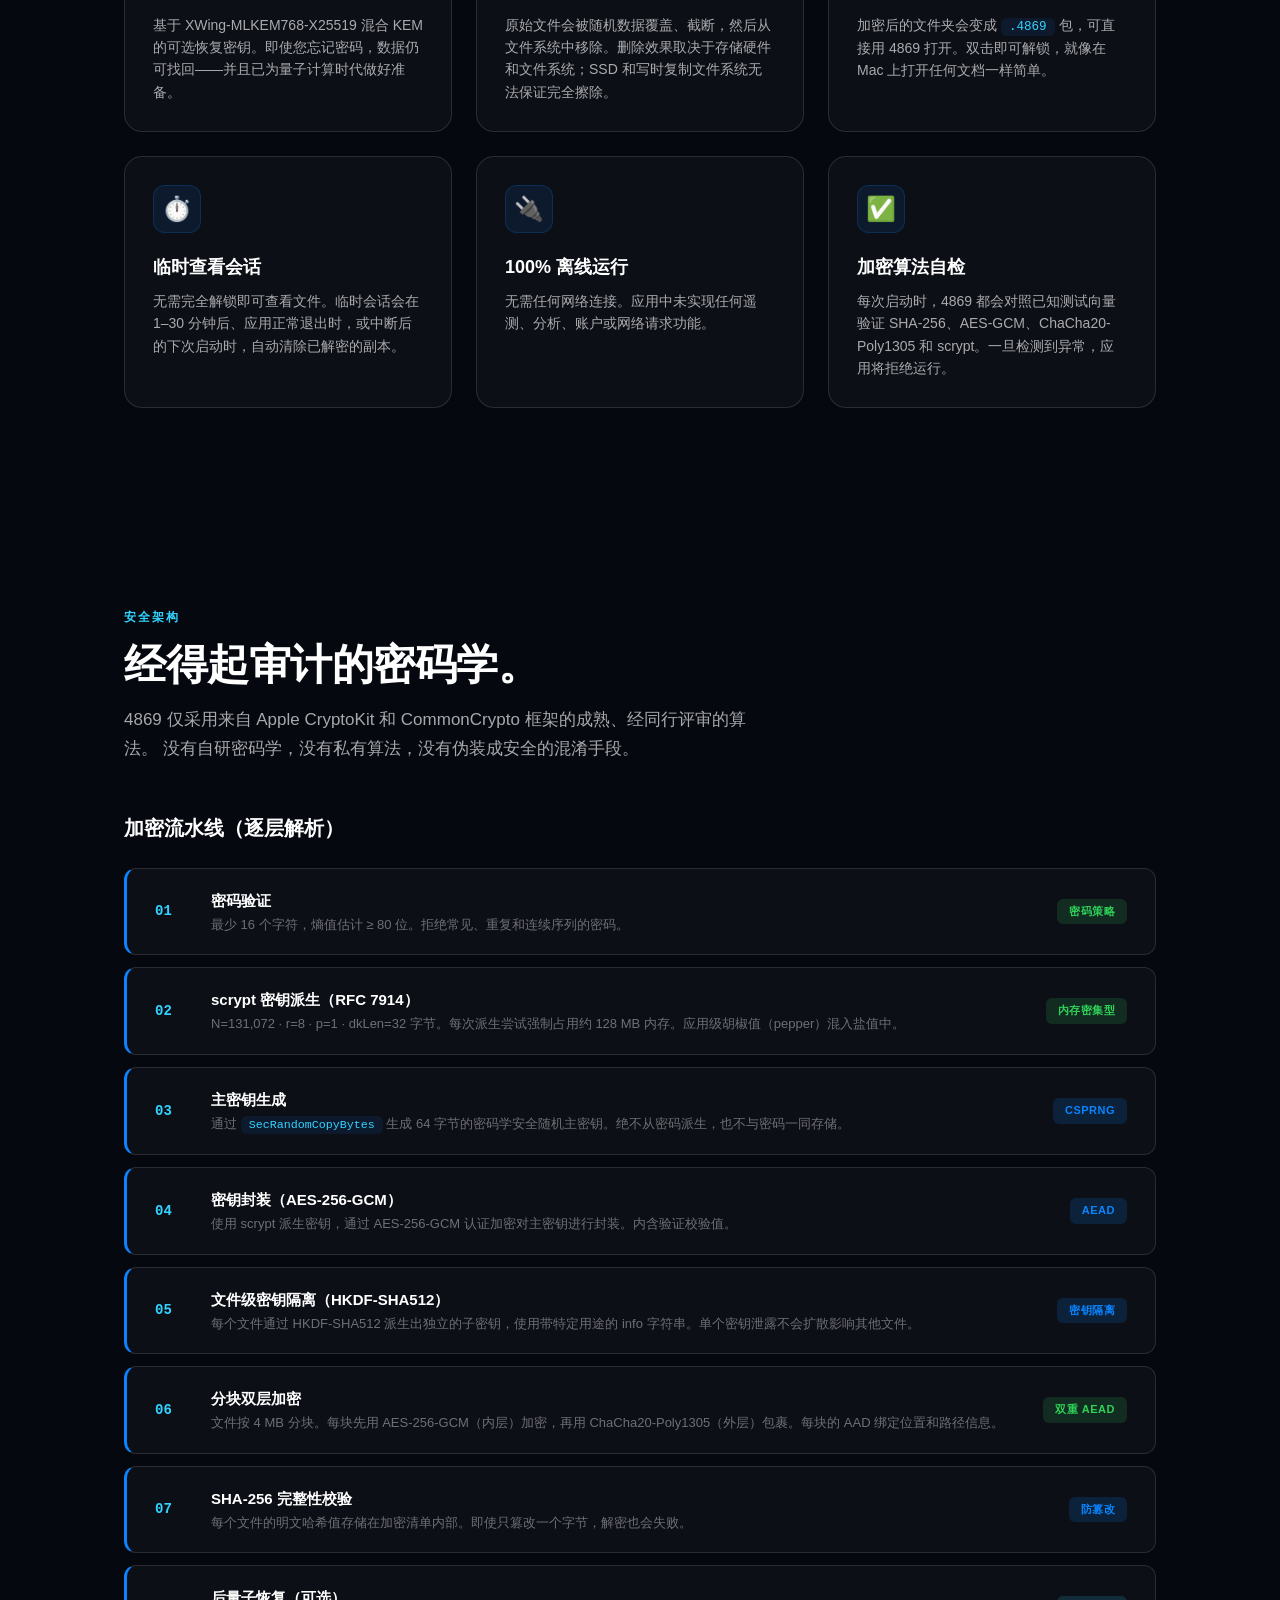
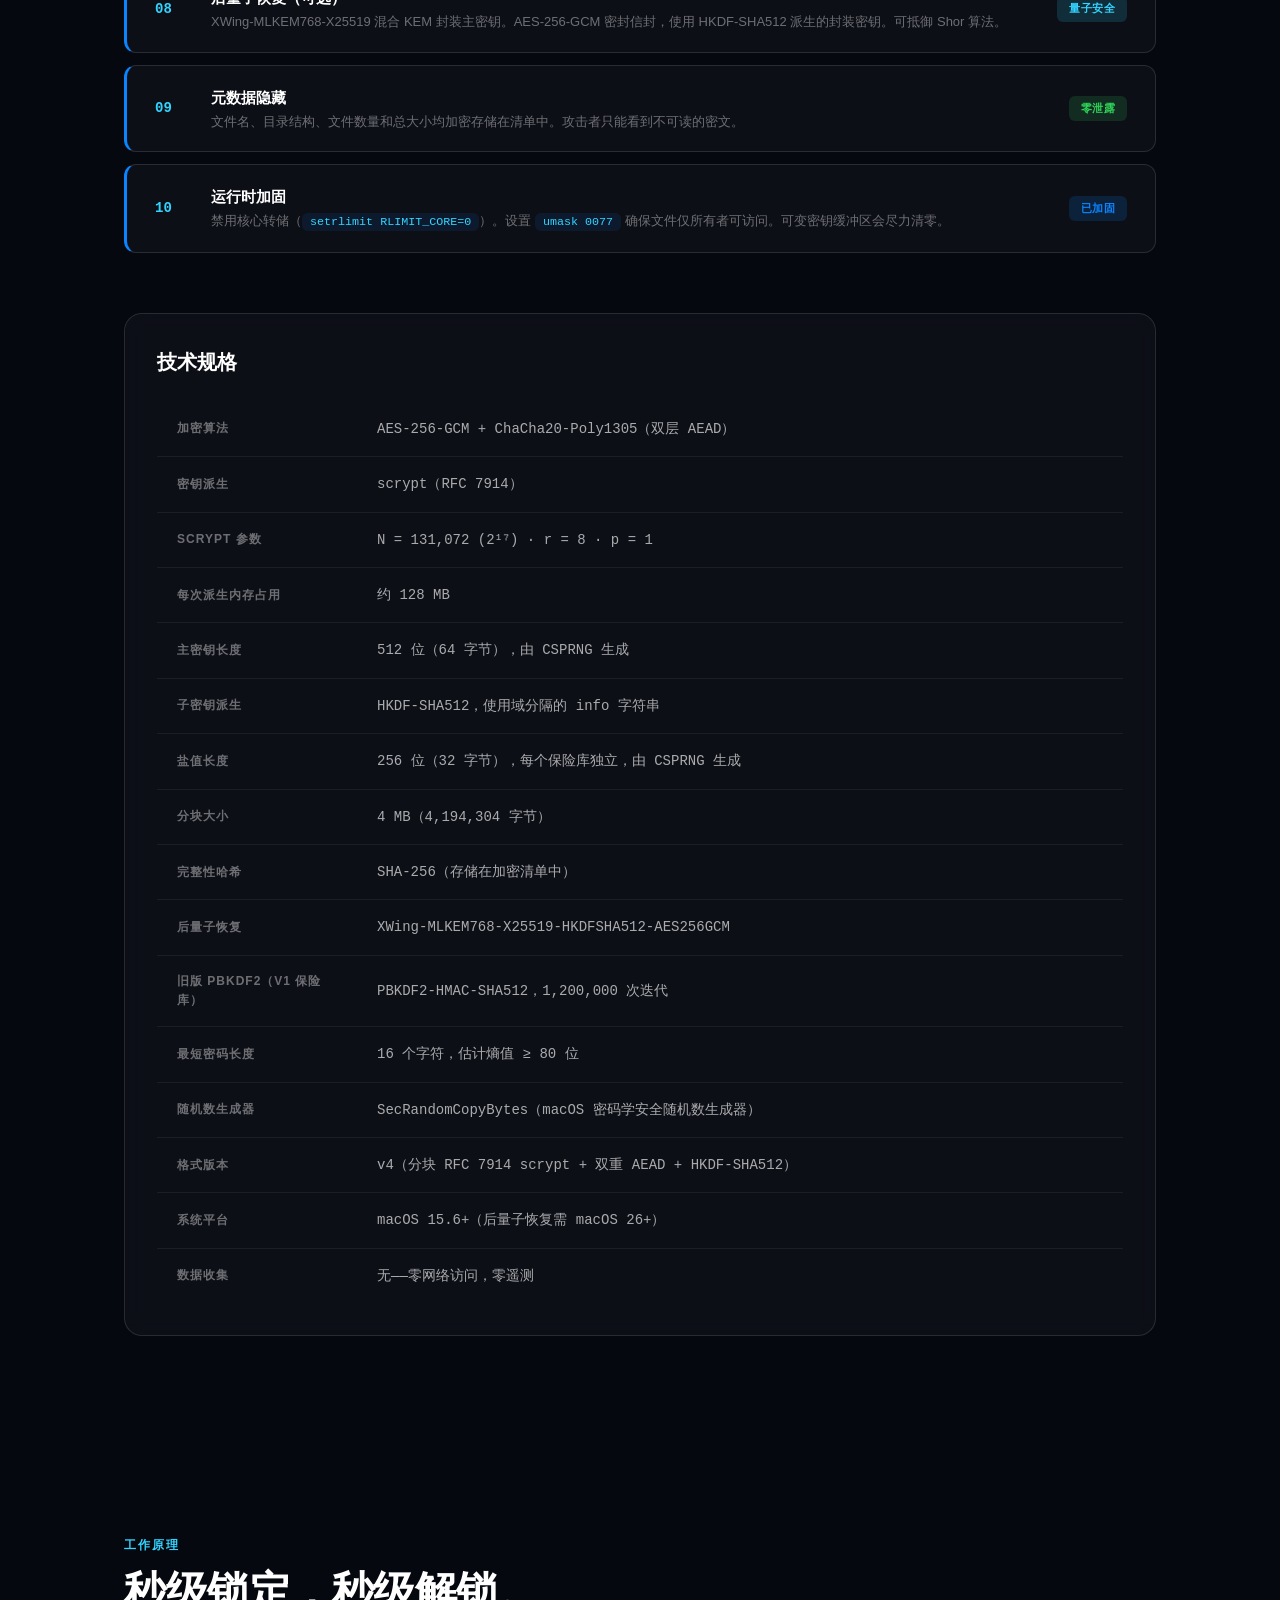
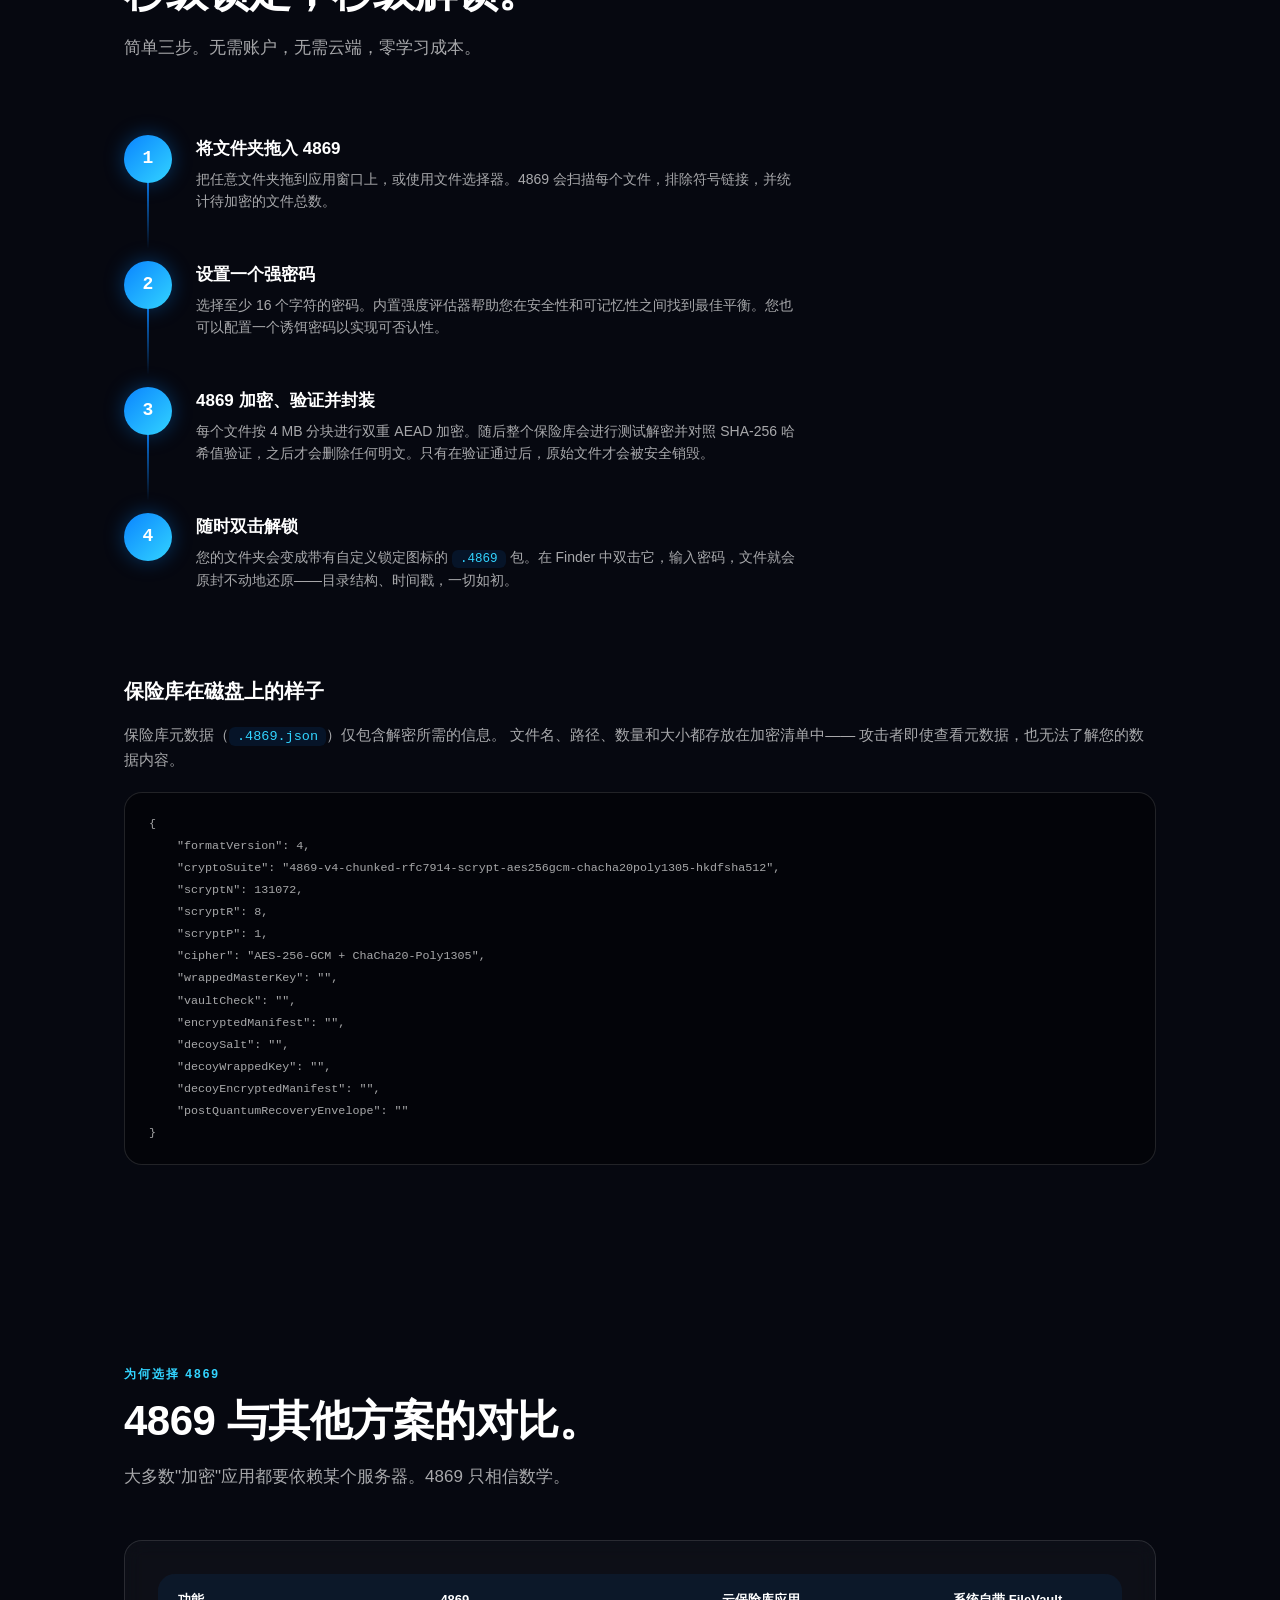
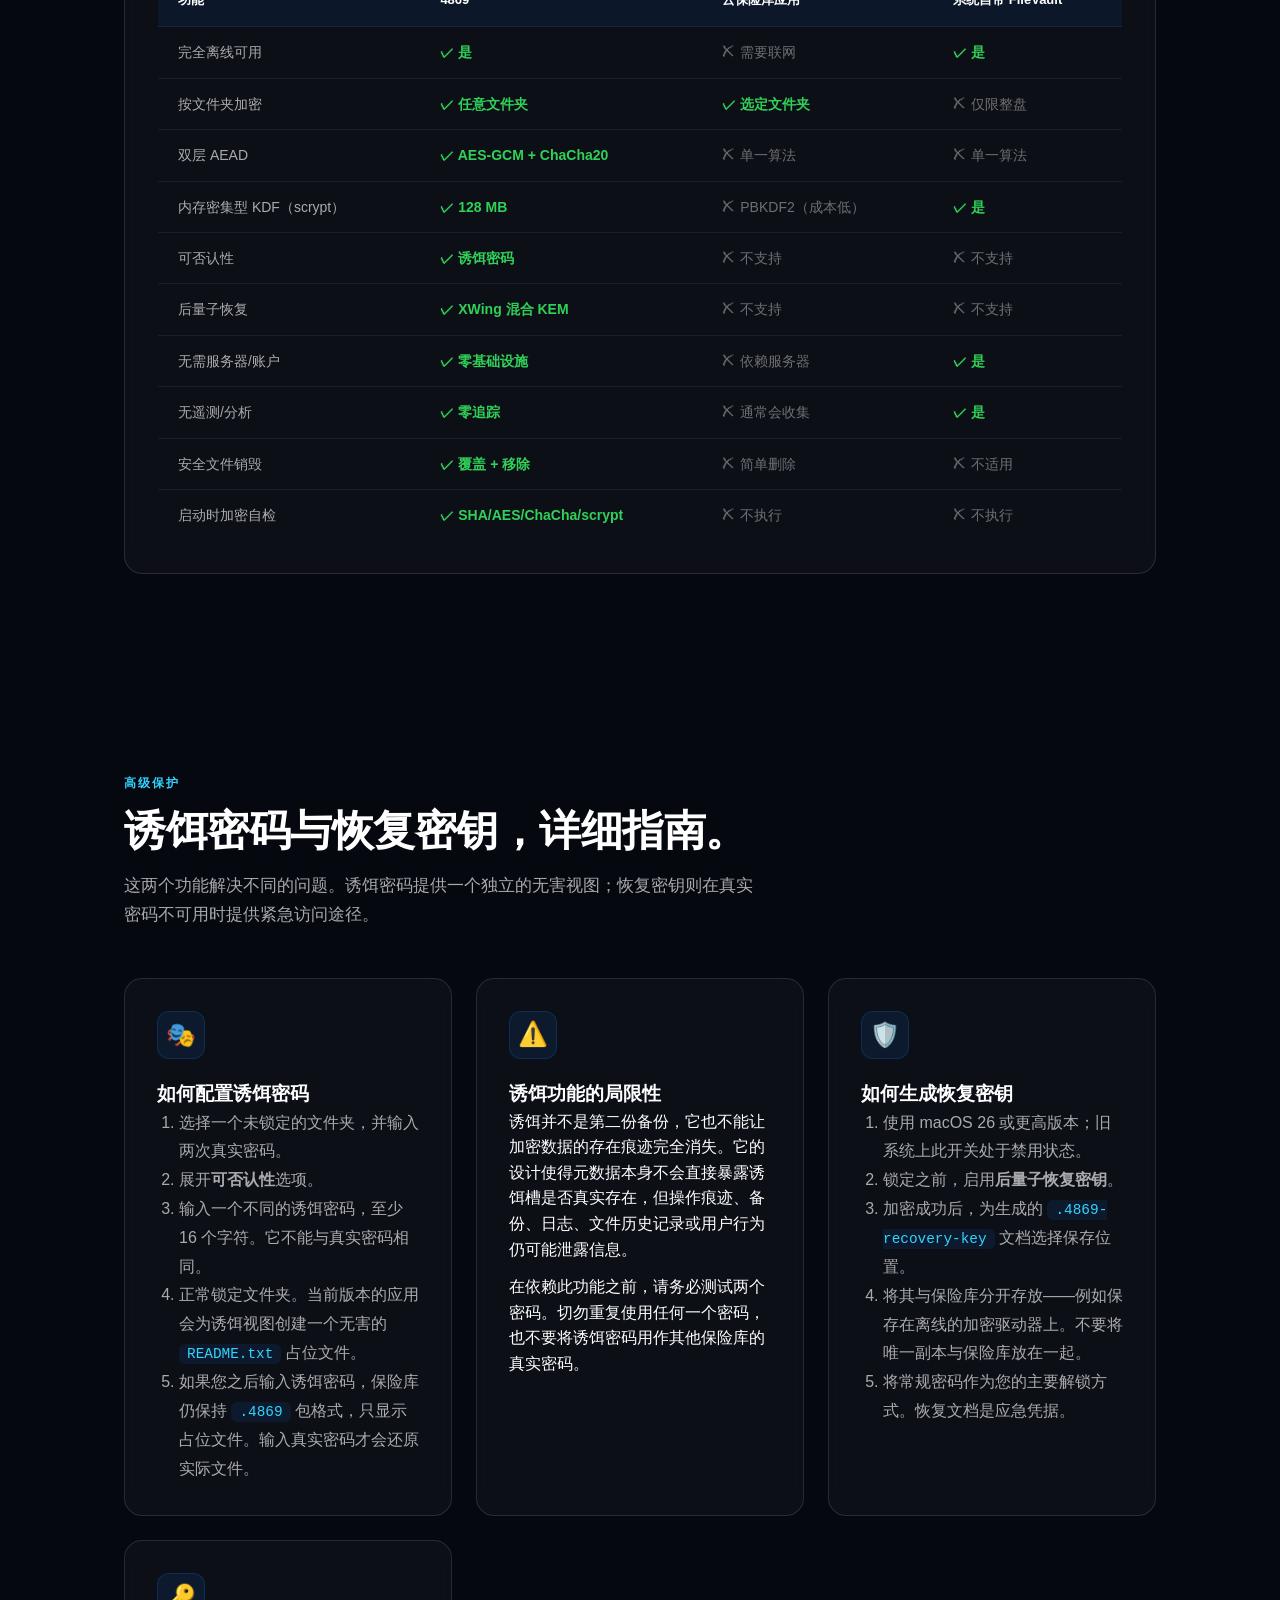
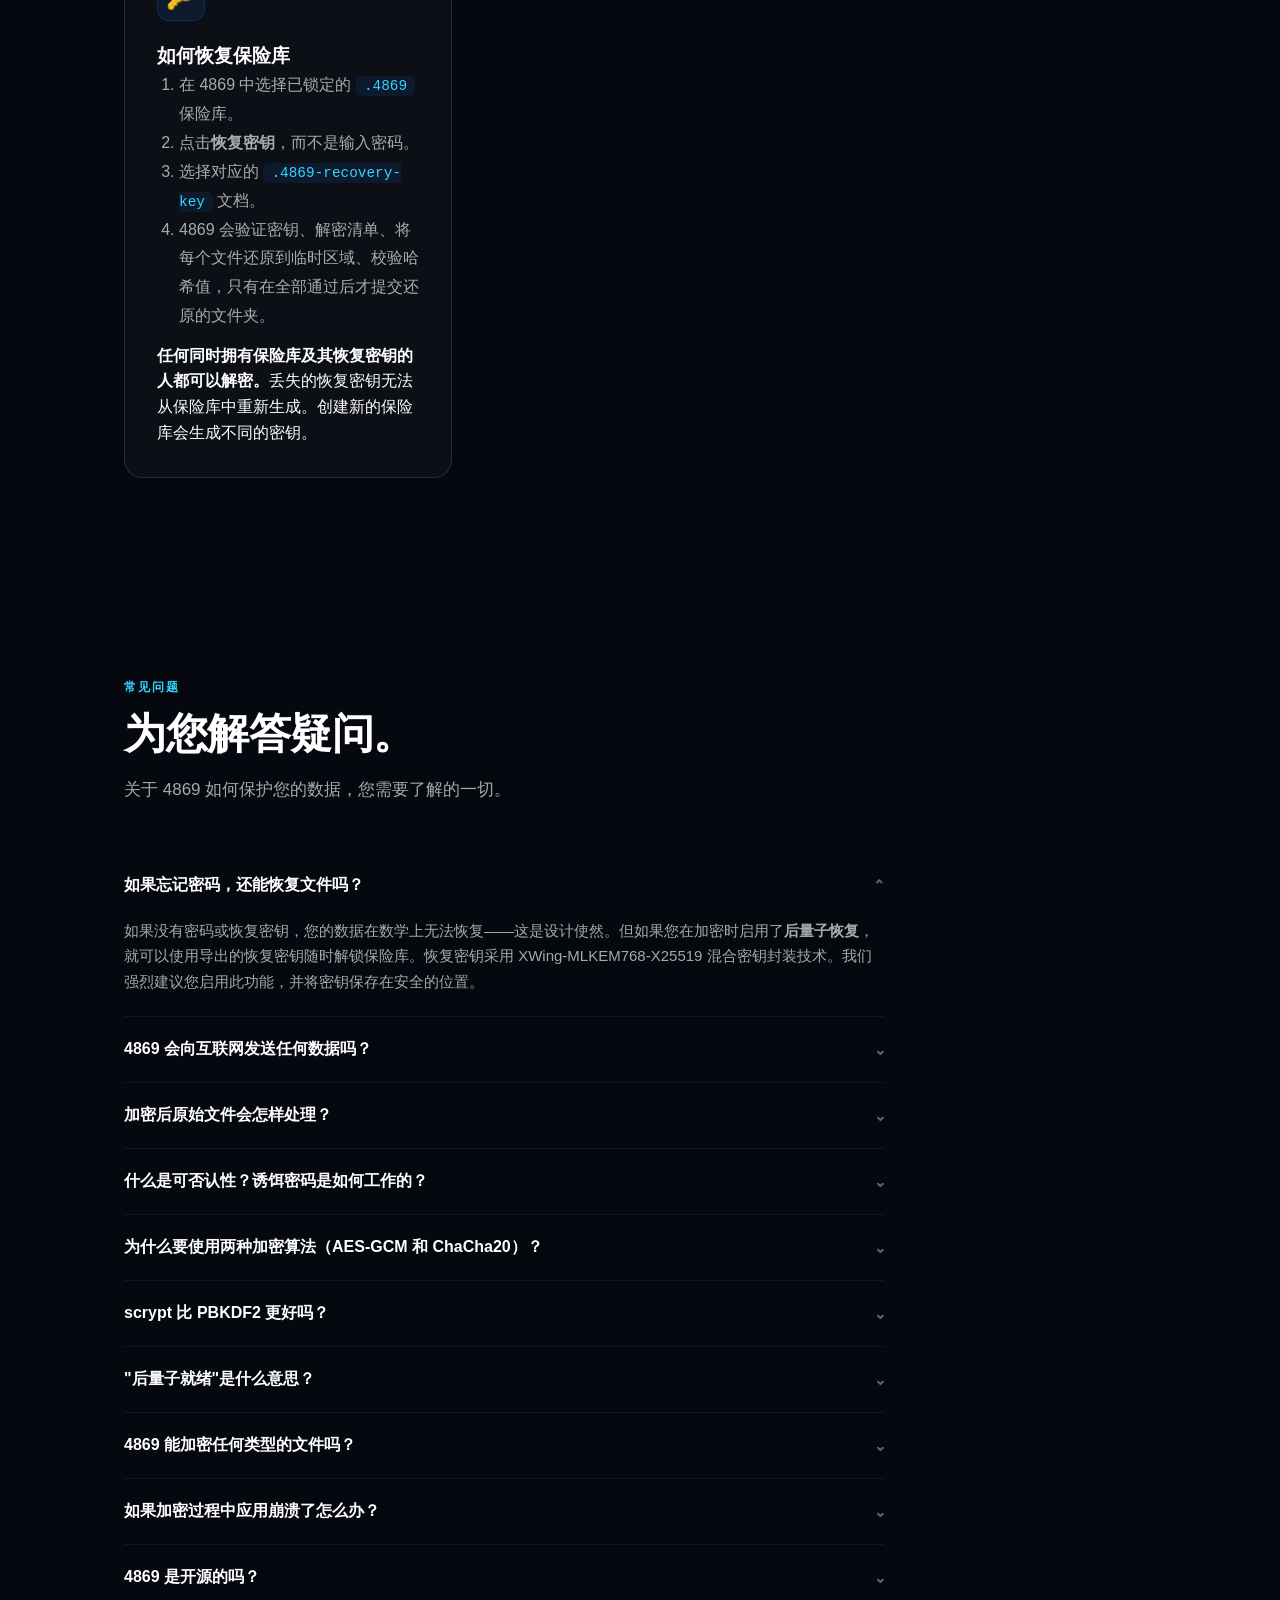
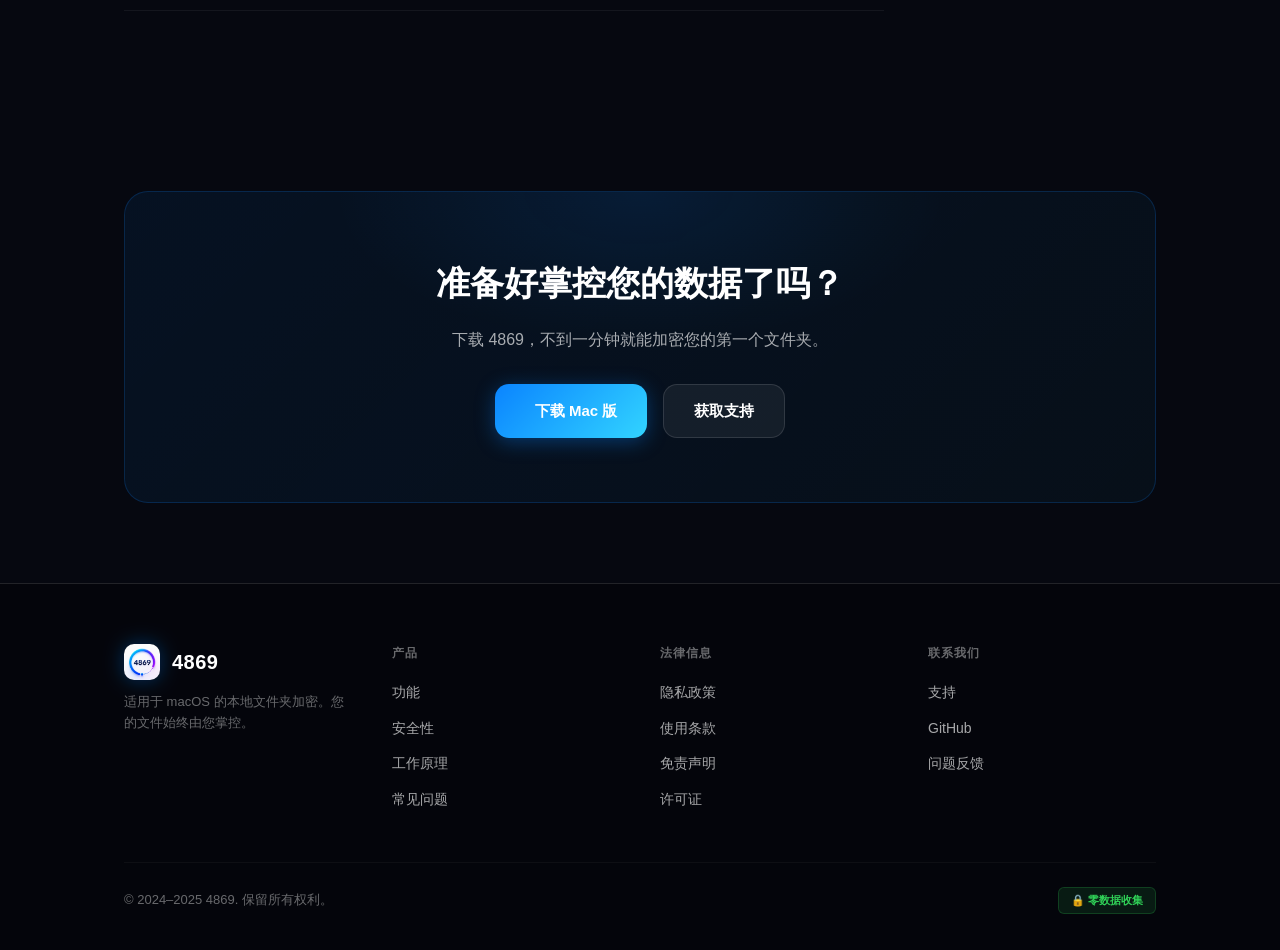
==== commit affca0e0: "重写中文网站翻译：高质量中文直接写入HTML，移除JS动态翻译 - 将 zh/ 下4个HTML文件全部重写为专业准确的中文 - 移除 localize-zh.js 引用，不再依赖JS运行时翻译 - 修" ====
--- a/zh/index.html
+++ b/zh/index.html
@@ -4,10 +4,10 @@
     <meta charset="UTF-8">
     <meta name="viewport" content="width=device-width, initial-scale=1.0">
     <title>4869 — macOS 本地加密文件夹</title>
-    <meta name="description" content="4869 是适用于 macOS 的本地文件夹加密工具，支持双层认证加密、诱饵密码与可选后量子恢复。">
-    <meta name="keywords" content="encryption, AES-256, ChaCha20, scrypt, macOS, vault, folder encryption, post-quantum, plausible deniability, local encryption, zero-knowledge">
-    <meta property="og:title" content="4869 — Local Encrypted Folder Vault">
-    <meta property="og:description" content="Local folder encryption for macOS. No cloud service, accounts, telemetry, or tracking.">
+    <meta name="description" content="4869 是适用于 macOS 的本地文件夹加密工具，支持双层认证加密、诱饵密码与可选的后量子恢复。应用不发起任何网络请求。">
+    <meta name="keywords" content="encryption, AES-256, ChaCha20, scrypt, macOS, vault, folder encryption, post-quantum, plausible deniability, local encryption, zero-knowledge, 加密, 文件夹加密, 本地加密">
+    <meta property="og:title" content="4869 — 本地加密文件夹库">
+    <meta property="og:description" content="适用于 macOS 的本地文件夹加密。无云服务、无账户、无遥测、无追踪。">
     <meta property="og:type" content="website">
     <link rel="canonical" href="https://aaronyang47.github.io/4869/zh/">
     <link rel="alternate" hreflang="en" href="https://aaronyang47.github.io/4869/en/">
@@ -27,16 +27,16 @@
                 4869
             </a>
             <ul class="nav-links">
-                <li><a href="#features">Features</a></li>
-                <li><a href="#security">Security</a></li>
-                <li><a href="#how-it-works">How It Works</a></li>
-                <li><a href="#advanced">Decoy &amp; Recovery</a></li>
-                <li><a href="#faq">FAQ</a></li>
-                <li><a href="privacy-policy.html">Privacy</a></li>
-                <li><a href="support.html">Support</a></li>
-                <li><a href="../?lang=en" aria-label="Switch to English" data-no-translate>English</a></li>
+                <li><a href="#features">功能</a></li>
+                <li><a href="#security">安全性</a></li>
+                <li><a href="#how-it-works">工作原理</a></li>
+                <li><a href="#advanced">诱饵与恢复</a></li>
+                <li><a href="#faq">常见问题</a></li>
+                <li><a href="privacy-policy.html">隐私</a></li>
+                <li><a href="support.html">支持</a></li>
+                <li><a href="../?lang=en" aria-label="切换到英文" data-no-translate>English</a></li>
             </ul>
-            <button class="nav-toggle" aria-label="Toggle menu">☰</button>
+            <button class="nav-toggle" aria-label="切换菜单">☰</button>
         </div>
     </nav>
 
@@ -45,38 +45,38 @@
         <div>
             <div class="hero-badge">
                 <span class="dot"></span>
-                Now available for macOS
-            </div>
-            <h1>Your files.<br><span class="gradient">Protected locally.</span></h1>
+                现已支持 macOS
+            </div>
+            <h1>您的文件。<br><span class="gradient">本地加密保护。</span></h1>
             <p class="hero-desc">
-                4869 turns any folder on your Mac into a fortified encrypted vault.
-                No cloud. No servers. No accounts. Just uncompromising cryptography
-                that keeps your data yours.
+                4869 能将 Mac 上的任意文件夹变成坚不可摧的加密保险库。
+                没有云服务，没有服务器，没有账户。只有毫不妥协的密码学，
+                让数据始终掌握在您自己手中。
             </p>
             <div class="hero-actions">
                 <a href="https://gitee.com/aaron0047/4869/releases/download/v1.0/4869-1.0.dmg" class="btn btn-primary">
-                    <span></span> Download for Mac
+                    <span></span> 下载 Mac 版
                 </a>
                 <a href="#security" class="btn btn-secondary">
-                    Explore the Cryptography →
+                    了解加密技术 →
                 </a>
             </div>
             <div class="hero-stats">
                 <div class="hero-stat">
                     <div class="hero-stat-value" data-count="256" data-suffix="-bit">0-bit</div>
-                    <div class="hero-stat-label">Encryption</div>
+                    <div class="hero-stat-label">加密强度</div>
                 </div>
                 <div class="hero-stat">
                     <div class="hero-stat-value" data-count="128" data-suffix=" MB">0 MB</div>
-                    <div class="hero-stat-label">Memory-Hard KDF</div>
+                    <div class="hero-stat-label">内存密集型 KDF</div>
                 </div>
                 <div class="hero-stat">
                     <div class="hero-stat-value" data-count="0" data-suffix="">0</div>
-                    <div class="hero-stat-label">Servers Required</div>
+                    <div class="hero-stat-label">所需服务器</div>
                 </div>
                 <div class="hero-stat">
                     <div class="hero-stat-value">PQ-Safe</div>
-                    <div class="hero-stat-label">Post-Quantum Ready</div>
+                    <div class="hero-stat-label">后量子就绪</div>
                 </div>
             </div>
         </div>
@@ -86,67 +86,67 @@
     <section class="section" id="features">
         <div class="container">
             <div class="reveal">
-                <div class="section-label">Features</div>
-                <h2 class="section-title">Built for people who take privacy seriously.</h2>
+                <div class="section-label">功能特性</div>
+                <h2 class="section-title">为重视隐私的人而生。</h2>
                 <p class="section-subtitle">
-                    Every feature in 4869 exists to give you absolute control over your data.
-                    From the cryptography to the user experience, nothing is compromised.
+                    4869 的每一项功能，都是为了让您对自己的数据拥有绝对的控制权。
+                    从密码学到用户体验，没有任何妥协。
                 </p>
             </div>
 
             <div class="feature-grid">
                 <div class="feature-card reveal">
                     <div class="feature-icon">🔐</div>
-                    <h3>Double-Layer Encryption</h3>
-                    <p>Every file is encrypted with AES-256-GCM inside ChaCha20-Poly1305. Even if one cipher is ever broken, your data remains protected by the other — defense in depth at the protocol level.</p>
+                    <h3>双层加密</h3>
+                    <p>每个文件先用 AES-256-GCM 加密，再由 ChaCha20-Poly1305 包裹。即使其中一种加密算法将来被攻破，您的数据仍受另一种算法保护——这是协议级别的纵深防御。</p>
                 </div>
 
                 <div class="feature-card reveal">
                     <div class="feature-icon">🧠</div>
-                    <h3>Memory-Hard Key Derivation</h3>
-                    <p>Your password is stretched through scrypt (RFC 7914) with N=131,072, forcing 128 MB of RAM per attempt. GPU and ASIC brute-force attacks become economically prohibitive.</p>
+                    <h3>内存密集型密钥派生</h3>
+                    <p>您的密码通过 scrypt（RFC 7914）进行扩展，参数 N=131,072，每次尝试需占用 128 MB 内存。GPU 和 ASIC 暴力破解在成本上变得不可行。</p>
                 </div>
 
                 <div class="feature-card reveal">
                     <div class="feature-icon">🎭</div>
-                    <h3>Plausible Deniability</h3>
-                    <p>Set up a decoy password that unlocks harmless placeholder files. An attacker cannot determine from the vault metadata whether the decoy or the real data was revealed.</p>
+                    <h3>可否认性</h3>
+                    <p>设置一个诱饵密码，解锁后只会显示无害的占位文件。攻击者无法通过保险库的元数据判断展示的是诱饵内容还是真实数据。</p>
                 </div>
 
                 <div class="feature-card reveal">
                     <div class="feature-icon">🛡️</div>
-                    <h3>Post-Quantum Recovery</h3>
-                    <p>Optional recovery key powered by XWing-MLKEM768-X25519 hybrid KEM. If you forget your password, your data survives — and it's ready for the quantum computing era.</p>
+                    <h3>后量子恢复</h3>
+                    <p>基于 XWing-MLKEM768-X25519 混合 KEM 的可选恢复密钥。即使您忘记密码，数据仍可找回——并且已为量子计算时代做好准备。</p>
                 </div>
 
                 <div class="feature-card reveal">
                     <div class="feature-icon">🗑️</div>
-                    <h3>Secure Deletion</h3>
-                    <p>Originals are overwritten with random data, truncated, then unlinked. Effectiveness depends on the storage hardware and filesystem; SSDs and copy-on-write filesystems cannot guarantee complete erasure.</p>
+                    <h3>安全删除</h3>
+                    <p>原始文件会被随机数据覆盖、截断，然后从文件系统中移除。删除效果取决于存储硬件和文件系统；SSD 和写时复制文件系统无法保证完全擦除。</p>
                 </div>
 
                 <div class="feature-card reveal">
                     <div class="feature-icon">📁</div>
-                    <h3>Native Finder Integration</h3>
-                    <p>Encrypted folders become <code>.4869</code> packages that open directly in 4869. Double-click to unlock, just like opening any document on your Mac.</p>
+                    <h3>原生 Finder 集成</h3>
+                    <p>加密后的文件夹会变成 <code>.4869</code> 包，可直接用 4869 打开。双击即可解锁，就像在 Mac 上打开任何文档一样简单。</p>
                 </div>
 
                 <div class="feature-card reveal">
                     <div class="feature-icon">⏱️</div>
-                    <h3>Temporary Viewing Sessions</h3>
-                    <p>Peek at your files without fully unlocking. Temporary sessions remove decrypted copies after 1–30 minutes, during orderly app termination, or on the next launch after an interruption.</p>
+                    <h3>临时查看会话</h3>
+                    <p>无需完全解锁即可查看文件。临时会话会在 1–30 分钟后、应用正常退出时，或中断后的下次启动时，自动清除已解密的副本。</p>
                 </div>
 
                 <div class="feature-card reveal">
                     <div class="feature-icon">🔌</div>
-                    <h3>100% Offline</h3>
-                    <p>No internet connection required. No telemetry, analytics, accounts, or network requests are implemented in the app.</p>
+                    <h3>100% 离线运行</h3>
+                    <p>无需任何网络连接。应用中未实现任何遥测、分析、账户或网络请求功能。</p>
                 </div>
 
                 <div class="feature-card reveal">
                     <div class="feature-icon">✅</div>
-                    <h3>Cryptographic Self-Test</h3>
-                    <p>On every launch, 4869 verifies SHA-256, AES-GCM, ChaCha20-Poly1305, and scrypt against known test vectors. If anything fails, the app refuses to operate.</p>
+                    <h3>加密算法自检</h3>
+                    <p>每次启动时，4869 都会对照已知测试向量验证 SHA-256、AES-GCM、ChaCha20-Poly1305 和 scrypt。一旦检测到异常，应用将拒绝运行。</p>
                 </div>
             </div>
         </div>
@@ -156,42 +156,41 @@
     <section class="section" id="security">
         <div class="container">
             <div class="reveal">
-                <div class="section-label">Security Architecture</div>
-                <h2 class="section-title">Cryptography you can audit.</h2>
+                <div class="section-label">安全架构</div>
+                <h2 class="section-title">经得起审计的密码学。</h2>
                 <p class="section-subtitle">
-                    4869 uses only well-established, peer-reviewed algorithms from Apple's
-                    CryptoKit and CommonCrypto frameworks. No custom crypto. No proprietary
-                    algorithms. No obfuscation masquerading as security.
+                    4869 仅采用来自 Apple CryptoKit 和 CommonCrypto 框架的成熟、经同行评审的算法。
+                    没有自研密码学，没有私有算法，没有伪装成安全的混淆手段。
                 </p>
             </div>
 
             <!-- Crypto Stack -->
             <div class="reveal" style="margin-bottom: 60px;">
-                <h3 style="font-size: 20px; margin-bottom: 24px;">Encryption Pipeline (Layer by Layer)</h3>
+                <h3 style="font-size: 20px; margin-bottom: 24px;">加密流水线（逐层解析）</h3>
                 <div class="crypto-stack">
                     <div class="crypto-layer">
                         <div class="crypto-layer-num">01</div>
                         <div>
-                            <div class="crypto-layer-title">Password Validation</div>
-                            <div class="crypto-layer-desc">Minimum 16 characters, entropy estimation ≥ 80 bits. Rejects common, repeated, and sequential passwords.</div>
-                        </div>
-                        <div class="crypto-layer-tag tag-excellent">PasswordPolicy</div>
+                            <div class="crypto-layer-title">密码验证</div>
+                            <div class="crypto-layer-desc">最少 16 个字符，熵值估计 ≥ 80 位。拒绝常见、重复和连续序列的密码。</div>
+                        </div>
+                        <div class="crypto-layer-tag tag-excellent">密码策略</div>
                     </div>
 
                     <div class="crypto-layer">
                         <div class="crypto-layer-num">02</div>
                         <div>
-                            <div class="crypto-layer-title">scrypt Key Derivation (RFC 7914)</div>
-                            <div class="crypto-layer-desc">N=131,072 · r=8 · p=1 · dkLen=32 bytes. Forces ~128 MB RAM per derivation attempt. With application pepper mixed into the salt.</div>
-                        </div>
-                        <div class="crypto-layer-tag tag-excellent">Memory-Hard</div>
+                            <div class="crypto-layer-title">scrypt 密钥派生（RFC 7914）</div>
+                            <div class="crypto-layer-desc">N=131,072 · r=8 · p=1 · dkLen=32 字节。每次派生尝试强制占用约 128 MB 内存。应用级胡椒值（pepper）混入盐值中。</div>
+                        </div>
+                        <div class="crypto-layer-tag tag-excellent">内存密集型</div>
                     </div>
 
                     <div class="crypto-layer">
                         <div class="crypto-layer-num">03</div>
                         <div>
-                            <div class="crypto-layer-title">Master Key Generation</div>
-                            <div class="crypto-layer-desc">64-byte cryptographically random master key generated via <code>SecRandomCopyBytes</code>. Never derived from or stored alongside the password.</div>
+                            <div class="crypto-layer-title">主密钥生成</div>
+                            <div class="crypto-layer-desc">通过 <code>SecRandomCopyBytes</code> 生成 64 字节的密码学安全随机主密钥。绝不从密码派生，也不与密码一同存储。</div>
                         </div>
                         <div class="crypto-layer-tag tag-strong">CSPRNG</div>
                     </div>
@@ -199,8 +198,8 @@
                     <div class="crypto-layer">
                         <div class="crypto-layer-num">04</div>
                         <div>
-                            <div class="crypto-layer-title">Key Wrapping (AES-256-GCM)</div>
-                            <div class="crypto-layer-desc">Master key sealed with the scrypt-derived key using AES-256-GCM authenticated encryption. Includes a verification check value.</div>
+                            <div class="crypto-layer-title">密钥封装（AES-256-GCM）</div>
+                            <div class="crypto-layer-desc">使用 scrypt 派生密钥，通过 AES-256-GCM 认证加密对主密钥进行封装。内含验证校验值。</div>
                         </div>
                         <div class="crypto-layer-tag tag-strong">AEAD</div>
                     </div>
@@ -208,126 +207,126 @@
                     <div class="crypto-layer">
                         <div class="crypto-layer-num">05</div>
                         <div>
-                            <div class="crypto-layer-title">Per-File Key Separation (HKDF-SHA512)</div>
-                            <div class="crypto-layer-desc">Each file gets a unique sub-key derived via HKDF-SHA512 with a purpose-specific info string. Compromise of one key cannot cascade.</div>
-                        </div>
-                        <div class="crypto-layer-tag tag-strong">Key Isolation</div>
+                            <div class="crypto-layer-title">文件级密钥隔离（HKDF-SHA512）</div>
+                            <div class="crypto-layer-desc">每个文件通过 HKDF-SHA512 派生出独立的子密钥，使用带特定用途的 info 字符串。单个密钥泄露不会扩散影响其他文件。</div>
+                        </div>
+                        <div class="crypto-layer-tag tag-strong">密钥隔离</div>
                     </div>
 
                     <div class="crypto-layer">
                         <div class="crypto-layer-num">06</div>
                         <div>
-                            <div class="crypto-layer-title">Chunked Double-Layer Encryption</div>
-                            <div class="crypto-layer-desc">Files split into 4 MB chunks. Each chunk sealed with AES-256-GCM (inner), then wrapped in ChaCha20-Poly1305 (outer). Per-chunk AAD binds position and path.</div>
-                        </div>
-                        <div class="crypto-layer-tag tag-excellent">Dual AEAD</div>
+                            <div class="crypto-layer-title">分块双层加密</div>
+                            <div class="crypto-layer-desc">文件按 4 MB 分块。每块先用 AES-256-GCM（内层）加密，再用 ChaCha20-Poly1305（外层）包裹。每块的 AAD 绑定位置和路径信息。</div>
+                        </div>
+                        <div class="crypto-layer-tag tag-excellent">双重 AEAD</div>
                     </div>
 
                     <div class="crypto-layer">
                         <div class="crypto-layer-num">07</div>
                         <div>
-                            <div class="crypto-layer-title">SHA-256 Integrity Verification</div>
-                            <div class="crypto-layer-desc">Every file's plaintext hash is stored inside the encrypted manifest. Decryption fails if even a single byte is altered.</div>
-                        </div>
-                        <div class="crypto-layer-tag tag-strong">Tamper-Proof</div>
+                            <div class="crypto-layer-title">SHA-256 完整性校验</div>
+                            <div class="crypto-layer-desc">每个文件的明文哈希值存储在加密清单内部。即使只篡改一个字节，解密也会失败。</div>
+                        </div>
+                        <div class="crypto-layer-tag tag-strong">防篡改</div>
                     </div>
 
                     <div class="crypto-layer">
                         <div class="crypto-layer-num">08</div>
                         <div>
-                            <div class="crypto-layer-title">Post-Quantum Recovery (Optional)</div>
-                            <div class="crypto-layer-desc">XWing-MLKEM768-X25519 hybrid KEM wraps the master key. AES-256-GCM sealed envelope with HKDF-SHA512 derived wrapping key. Resistant to Shor's algorithm.</div>
-                        </div>
-                        <div class="crypto-layer-tag tag-quantum">Quantum-Safe</div>
+                            <div class="crypto-layer-title">后量子恢复（可选）</div>
+                            <div class="crypto-layer-desc">XWing-MLKEM768-X25519 混合 KEM 封装主密钥。AES-256-GCM 密封信封，使用 HKDF-SHA512 派生的封装密钥。可抵御 Shor 算法。</div>
+                        </div>
+                        <div class="crypto-layer-tag tag-quantum">量子安全</div>
                     </div>
 
                     <div class="crypto-layer">
                         <div class="crypto-layer-num">09</div>
                         <div>
-                            <div class="crypto-layer-title">Metadata Concealment</div>
-                            <div class="crypto-layer-desc">File names, directory structure, file counts, and total sizes are encrypted inside the manifest. An attacker sees only opaque ciphertext.</div>
-                        </div>
-                        <div class="crypto-layer-tag tag-excellent">Zero Leakage</div>
+                            <div class="crypto-layer-title">元数据隐藏</div>
+                            <div class="crypto-layer-desc">文件名、目录结构、文件数量和总大小均加密存储在清单中。攻击者只能看到不可读的密文。</div>
+                        </div>
+                        <div class="crypto-layer-tag tag-excellent">零泄露</div>
                     </div>
 
                     <div class="crypto-layer">
                         <div class="crypto-layer-num">10</div>
                         <div>
-                            <div class="crypto-layer-title">Runtime Hardening</div>
-                            <div class="crypto-layer-desc">Core dumps disabled (<code>setrlimit RLIMIT_CORE=0</code>). <code>umask 0077</code> for owner-only files. Mutable key buffers are zeroed on a best-effort basis.</div>
-                        </div>
-                        <div class="crypto-layer-tag tag-strong">Hardened</div>
+                            <div class="crypto-layer-title">运行时加固</div>
+                            <div class="crypto-layer-desc">禁用核心转储（<code>setrlimit RLIMIT_CORE=0</code>）。设置 <code>umask 0077</code> 确保文件仅所有者可访问。可变密钥缓冲区会尽力清零。</div>
+                        </div>
+                        <div class="crypto-layer-tag tag-strong">已加固</div>
                     </div>
                 </div>
             </div>
 
             <!-- Technical Specs Table -->
             <div class="reveal glass-card" style="overflow-x: auto;">
-                <h3 style="font-size: 20px; margin-bottom: 24px;">Technical Specifications</h3>
+                <h3 style="font-size: 20px; margin-bottom: 24px;">技术规格</h3>
                 <table class="specs-table">
                     <tr>
-                        <th>Encryption Algorithm</th>
-                        <td>AES-256-GCM + ChaCha20-Poly1305 (double-layer AEAD)</td>
-                    </tr>
-                    <tr>
-                        <th>Key Derivation</th>
-                        <td>scrypt (RFC 7914)</td>
-                    </tr>
-                    <tr>
-                        <th>scrypt Parameters</th>
+                        <th>加密算法</th>
+                        <td>AES-256-GCM + ChaCha20-Poly1305（双层 AEAD）</td>
+                    </tr>
+                    <tr>
+                        <th>密钥派生</th>
+                        <td>scrypt（RFC 7914）</td>
+                    </tr>
+                    <tr>
+                        <th>scrypt 参数</th>
                         <td>N = 131,072 (2¹⁷) · r = 8 · p = 1</td>
                     </tr>
                     <tr>
-                        <th>Memory per Derivation</th>
-                        <td>~128 MB</td>
-                    </tr>
-                    <tr>
-                        <th>Master Key Size</th>
-                        <td>512 bits (64 bytes), CSPRNG-generated</td>
-                    </tr>
-                    <tr>
-                        <th>Sub-Key Derivation</th>
-                        <td>HKDF-SHA512 with domain-separated info strings</td>
-                    </tr>
-                    <tr>
-                        <th>Salt Size</th>
-                        <td>256 bits (32 bytes) per vault, CSPRNG-generated</td>
-                    </tr>
-                    <tr>
-                        <th>Chunk Size</th>
-                        <td>4 MB (4,194,304 bytes)</td>
-                    </tr>
-                    <tr>
-                        <th>Integrity Hash</th>
-                        <td>SHA-256 (stored in encrypted manifest)</td>
-                    </tr>
-                    <tr>
-                        <th>Post-Quantum Recovery</th>
+                        <th>每次派生内存占用</th>
+                        <td>约 128 MB</td>
+                    </tr>
+                    <tr>
+                        <th>主密钥长度</th>
+                        <td>512 位（64 字节），由 CSPRNG 生成</td>
+                    </tr>
+                    <tr>
+                        <th>子密钥派生</th>
+                        <td>HKDF-SHA512，使用域分隔的 info 字符串</td>
+                    </tr>
+                    <tr>
+                        <th>盐值长度</th>
+                        <td>256 位（32 字节），每个保险库独立，由 CSPRNG 生成</td>
+                    </tr>
+                    <tr>
+                        <th>分块大小</th>
+                        <td>4 MB（4,194,304 字节）</td>
+                    </tr>
+                    <tr>
+                        <th>完整性哈希</th>
+                        <td>SHA-256（存储在加密清单中）</td>
+                    </tr>
+                    <tr>
+                        <th>后量子恢复</th>
                         <td>XWing-MLKEM768-X25519-HKDFSHA512-AES256GCM</td>
                     </tr>
                     <tr>
-                        <th>Legacy PBKDF2 (v1 vaults)</th>
-                        <td>PBKDF2-HMAC-SHA512, 1,200,000 iterations</td>
-                    </tr>
-                    <tr>
-                        <th>Minimum Password Length</th>
-                        <td>16 characters, ≥ 80 bits estimated entropy</td>
-                    </tr>
-                    <tr>
-                        <th>Random Number Generator</th>
-                        <td>SecRandomCopyBytes (macOS cryptographically secure random generator)</td>
-                    </tr>
-                    <tr>
-                        <th>Format Version</th>
-                        <td>v4 (chunked RFC 7914 scrypt + dual AEAD + HKDF-SHA512)</td>
-                    </tr>
-                    <tr>
-                        <th>Platform</th>
-                        <td>macOS 15.6+ (post-quantum recovery requires macOS 26+)</td>
-                    </tr>
-                    <tr>
-                        <th>Data Collection</th>
-                        <td>None — zero network access, zero telemetry</td>
+                        <th>旧版 PBKDF2（v1 保险库）</th>
+                        <td>PBKDF2-HMAC-SHA512，1,200,000 次迭代</td>
+                    </tr>
+                    <tr>
+                        <th>最短密码长度</th>
+                        <td>16 个字符，估计熵值 ≥ 80 位</td>
+                    </tr>
+                    <tr>
+                        <th>随机数生成器</th>
+                        <td>SecRandomCopyBytes（macOS 密码学安全随机数生成器）</td>
+                    </tr>
+                    <tr>
+                        <th>格式版本</th>
+                        <td>v4（分块 RFC 7914 scrypt + 双重 AEAD + HKDF-SHA512）</td>
+                    </tr>
+                    <tr>
+                        <th>系统平台</th>
+                        <td>macOS 15.6+（后量子恢复需 macOS 26+）</td>
+                    </tr>
+                    <tr>
+                        <th>数据收集</th>
+                        <td>无——零网络访问，零遥测</td>
                     </tr>
                 </table>
             </div>
@@ -338,10 +337,10 @@
     <section class="section" id="how-it-works">
         <div class="container">
             <div class="reveal">
-                <div class="section-label">How It Works</div>
-                <h2 class="section-title">Lock in seconds. Unlock in seconds.</h2>
+                <div class="section-label">工作原理</div>
+                <h2 class="section-title">秒级锁定，秒级解锁。</h2>
                 <p class="section-subtitle">
-                    Three steps. No accounts, no cloud, no learning curve.
+                    简单三步。无需账户，无需云端，零学习成本。
                 </p>
             </div>
 
@@ -350,29 +349,29 @@
                     <div class="step-item">
                         <div class="step-num">1</div>
                         <div class="step-content">
-                            <h3>Drop a folder into 4869</h3>
-                            <p>Drag any folder onto the app window, or use the file picker. 4869 scans every file, rejects symlinks, and counts the total to be encrypted.</p>
+                            <h3>将文件夹拖入 4869</h3>
+                            <p>把任意文件夹拖到应用窗口上，或使用文件选择器。4869 会扫描每个文件，排除符号链接，并统计待加密的文件总数。</p>
                         </div>
                     </div>
                     <div class="step-item">
                         <div class="step-num">2</div>
                         <div class="step-content">
-                            <h3>Set a strong password</h3>
-                            <p>Choose a password of at least 16 characters. The built-in strength estimator helps you find the sweet spot between security and memorability. Optionally configure a decoy password for plausible deniability.</p>
+                            <h3>设置一个强密码</h3>
+                            <p>选择至少 16 个字符的密码。内置强度评估器帮助您在安全性和可记忆性之间找到最佳平衡。您也可以配置一个诱饵密码以实现可否认性。</p>
                         </div>
                     </div>
                     <div class="step-item">
                         <div class="step-num">3</div>
                         <div class="step-content">
-                            <h3>4869 encrypts, verifies, and seals</h3>
-                            <p>Every file is encrypted in 4 MB chunks with dual AEAD. The entire vault is then test-decrypted and verified against SHA-256 hashes before any plaintext is removed. Only after verification are originals securely shredded.</p>
+                            <h3>4869 加密、验证并封装</h3>
+                            <p>每个文件按 4 MB 分块进行双重 AEAD 加密。随后整个保险库会进行测试解密并对照 SHA-256 哈希值验证，之后才会删除任何明文。只有在验证通过后，原始文件才会被安全销毁。</p>
                         </div>
                     </div>
                     <div class="step-item">
                         <div class="step-num">4</div>
                         <div class="step-content">
-                            <h3>Double-click to unlock anytime</h3>
-                            <p>Your folder becomes a <code>.4869</code> package with a custom locked icon. Double-click it in Finder, enter your password, and your files are restored exactly as they were — directory structure, timestamps, everything.</p>
+                            <h3>随时双击解锁</h3>
+                            <p>您的文件夹会变成带有自定义锁定图标的 <code>.4869</code> 包。在 Finder 中双击它，输入密码，文件就会原封不动地还原——目录结构、时间戳，一切如初。</p>
                         </div>
                     </div>
                 </div>
@@ -380,11 +379,11 @@
 
             <!-- Code Example: Metadata Structure -->
             <div class="reveal" style="margin-top: 60px;">
-                <h3 style="font-size: 20px; margin-bottom: 16px;">What a vault looks like on disk</h3>
+                <h3 style="font-size: 20px; margin-bottom: 16px;">保险库在磁盘上的样子</h3>
                 <p style="color: var(--text-secondary); margin-bottom: 20px; font-size: 15px;">
-                    The vault metadata (<code>.4869.json</code>) contains only what's necessary for decryption.
-                    File names, paths, counts, and sizes live inside the encrypted manifest —
-                    an attacker examining the metadata learns nothing about your data.
+                    保险库元数据（<code>.4869.json</code>）仅包含解密所需的信息。
+                    文件名、路径、数量和大小都存放在加密清单中——
+                    攻击者即使查看元数据，也无法了解您的数据内容。
                 </p>
 <pre><code>{
     "formatVersion": 4,
@@ -393,13 +392,13 @@
     "scryptR": 8,
     "scryptP": 1,
     "cipher": "AES-256-GCM + ChaCha20-Poly1305",
-    "wrappedMasterKey": "<base64: AES-256-GCM sealed master key>",
-    "vaultCheck": "<base64: AEAD authentication check value>",
-    "encryptedManifest": "<base64: dual-layer encrypted file manifest>",
-    "decoySalt": "<base64: indistinguishable from real or random>",
-    "decoyWrappedKey": "<base64: indistinguishable from real or random>",
-    "decoyEncryptedManifest": "<base64: indistinguishable from real or random>",
-    "postQuantumRecoveryEnvelope": "<base64: optional PQ recovery envelope>"
+    "wrappedMasterKey": "<base64: AES-256-GCM 封装的主密钥>",
+    "vaultCheck": "<base64: AEAD 认证校验值>",
+    "encryptedManifest": "<base64: 双层加密的文件清单>",
+    "decoySalt": "<base64: 与真实数据或随机数据无法区分>",
+    "decoyWrappedKey": "<base64: 与真实数据或随机数据无法区分>",
+    "decoyEncryptedManifest": "<base64: 与真实数据或随机数据无法区分>",
+    "postQuantumRecoveryEnvelope": "<base64: 可选的后量子恢复信封>"
 }</code></pre>
             </div>
         </div>
@@ -409,10 +408,10 @@
     <section class="section" id="comparison">
         <div class="container">
             <div class="reveal">
-                <div class="section-label">Why 4869</div>
-                <h2 class="section-title">How 4869 compares to alternatives.</h2>
+                <div class="section-label">为何选择 4869</div>
+                <h2 class="section-title">4869 与其他方案的对比。</h2>
                 <p class="section-subtitle">
-                    Most "encryption" apps trust a server somewhere. 4869 trusts nothing but math.
+                    大多数"加密"应用都要依赖某个服务器。4869 只相信数学。
                 </p>
             </div>
 
@@ -420,72 +419,72 @@
                 <table class="comparison-table">
                     <thead>
                         <tr>
-                            <th>Capability</th>
+                            <th>功能</th>
                             <th>4869</th>
-                            <th>Cloud Vault Apps</th>
-                            <th>Built-in FileVault</th>
+                            <th>云保险库应用</th>
+                            <th>系统自带 FileVault</th>
                         </tr>
                     </thead>
                     <tbody>
                         <tr>
-                            <td>Works fully offline</td>
-                            <td class="check">✓ Yes</td>
-                            <td class="cross">✗ Requires internet</td>
-                            <td class="check">✓ Yes</td>
-                        </tr>
-                        <tr>
-                            <td>Per-folder encryption</td>
-                            <td class="check">✓ Any folder</td>
-                            <td class="check">✓ Selected folders</td>
-                            <td class="cross">✗ Entire disk only</td>
-                        </tr>
-                        <tr>
-                            <td>Double-layer AEAD</td>
+                            <td>完全离线可用</td>
+                            <td class="check">✓ 是</td>
+                            <td class="cross">✗ 需要联网</td>
+                            <td class="check">✓ 是</td>
+                        </tr>
+                        <tr>
+                            <td>按文件夹加密</td>
+                            <td class="check">✓ 任意文件夹</td>
+                            <td class="check">✓ 选定文件夹</td>
+                            <td class="cross">✗ 仅限整盘</td>
+                        </tr>
+                        <tr>
+                            <td>双层 AEAD</td>
                             <td class="check">✓ AES-GCM + ChaCha20</td>
-                            <td class="cross">✗ Single algorithm</td>
-                            <td class="cross">✗ Single algorithm</td>
-                        </tr>
-                        <tr>
-                            <td>Memory-hard KDF (scrypt)</td>
+                            <td class="cross">✗ 单一算法</td>
+                            <td class="cross">✗ 单一算法</td>
+                        </tr>
+                        <tr>
+                            <td>内存密集型 KDF（scrypt）</td>
                             <td class="check">✓ 128 MB</td>
-                            <td class="cross">✗ PBKDF2 (low cost)</td>
-                            <td class="check">✓ Yes</td>
-                        </tr>
-                        <tr>
-                            <td>Plausible deniability</td>
-                            <td class="check">✓ Decoy passwords</td>
-                            <td class="cross">✗ Not available</td>
-                            <td class="cross">✗ Not available</td>
-                        </tr>
-                        <tr>
-                            <td>Post-quantum recovery</td>
-                            <td class="check">✓ XWing hybrid KEM</td>
-                            <td class="cross">✗ Not available</td>
-                            <td class="cross">✗ Not available</td>
-                        </tr>
-                        <tr>
-                            <td>No servers / no account</td>
-                            <td class="check">✓ Zero infrastructure</td>
-                            <td class="cross">✗ Server-dependent</td>
-                            <td class="check">✓ Yes</td>
-                        </tr>
-                        <tr>
-                            <td>No telemetry / analytics</td>
-                            <td class="check">✓ Zero tracking</td>
-                            <td class="cross">✗ Often collected</td>
-                            <td class="check">✓ Yes</td>
-                        </tr>
-                        <tr>
-                            <td>Secure file shredding</td>
-                            <td class="check">✓ Overwrite + unlink</td>
-                            <td class="cross">✗ Simple delete</td>
-                            <td class="cross">✗ N/A</td>
-                        </tr>
-                        <tr>
-                            <td>Crypto self-test on launch</td>
+                            <td class="cross">✗ PBKDF2（成本低）</td>
+                            <td class="check">✓ 是</td>
+                        </tr>
+                        <tr>
+                            <td>可否认性</td>
+                            <td class="check">✓ 诱饵密码</td>
+                            <td class="cross">✗ 不支持</td>
+                            <td class="cross">✗ 不支持</td>
+                        </tr>
+                        <tr>
+                            <td>后量子恢复</td>
+                            <td class="check">✓ XWing 混合 KEM</td>
+                            <td class="cross">✗ 不支持</td>
+                            <td class="cross">✗ 不支持</td>
+                        </tr>
+                        <tr>
+                            <td>无需服务器/账户</td>
+                            <td class="check">✓ 零基础设施</td>
+                            <td class="cross">✗ 依赖服务器</td>
+                            <td class="check">✓ 是</td>
+                        </tr>
+                        <tr>
+                            <td>无遥测/分析</td>
+                            <td class="check">✓ 零追踪</td>
+                            <td class="cross">✗ 通常会收集</td>
+                            <td class="check">✓ 是</td>
+                        </tr>
+                        <tr>
+                            <td>安全文件销毁</td>
+                            <td class="check">✓ 覆盖 + 移除</td>
+                            <td class="cross">✗ 简单删除</td>
+                            <td class="cross">✗ 不适用</td>
+                        </tr>
+                        <tr>
+                            <td>启动时加密自检</td>
                             <td class="check">✓ SHA/AES/ChaCha/scrypt</td>
-                            <td class="cross">✗ Not performed</td>
-                            <td class="cross">✗ Not performed</td>
+                            <td class="cross">✗ 不执行</td>
+                            <td class="cross">✗ 不执行</td>
                         </tr>
                     </tbody>
                 </table>
@@ -497,49 +496,49 @@
     <section class="section" id="advanced">
         <div class="container">
             <div class="reveal">
-                <div class="section-label">Advanced Protection</div>
-                <h2 class="section-title">Decoy passwords and recovery keys, step by step.</h2>
-                <p class="section-subtitle">These features solve different problems. A decoy password provides a separate harmless view; a recovery key provides emergency access when the real password is unavailable.</p>
+                <div class="section-label">高级保护</div>
+                <h2 class="section-title">诱饵密码与恢复密钥，详细指南。</h2>
+                <p class="section-subtitle">这两个功能解决不同的问题。诱饵密码提供一个独立的无害视图；恢复密钥则在真实密码不可用时提供紧急访问途径。</p>
             </div>
             <div class="feature-grid">
                 <div class="glass-card reveal">
                     <div class="feature-icon">🎭</div>
-                    <h3>How to configure a decoy password</h3>
+                    <h3>如何配置诱饵密码</h3>
                     <ol style="color:var(--text-secondary);line-height:1.8;padding-left:22px">
-                        <li>Select an unlocked folder and enter your real password twice.</li>
-                        <li>Expand <strong>Plausible Deniability</strong>.</li>
-                        <li>Enter a different decoy password of at least 16 characters. It must not match the real password.</li>
-                        <li>Lock the folder normally. The current app creates a harmless <code>README.txt</code> placeholder for the decoy view.</li>
-                        <li>If you later enter the decoy password, the vault remains a <code>.4869</code> package and reveals only the placeholder. Entering the real password restores the actual files.</li>
+                        <li>选择一个未锁定的文件夹，并输入两次真实密码。</li>
+                        <li>展开<strong>可否认性</strong>选项。</li>
+                        <li>输入一个不同的诱饵密码，至少 16 个字符。它不能与真实密码相同。</li>
+                        <li>正常锁定文件夹。当前版本的应用会为诱饵视图创建一个无害的 <code>README.txt</code> 占位文件。</li>
+                        <li>如果您之后输入诱饵密码，保险库仍保持 <code>.4869</code> 包格式，只显示占位文件。输入真实密码才会还原实际文件。</li>
                     </ol>
                 </div>
                 <div class="glass-card reveal">
                     <div class="feature-icon">⚠️</div>
-                    <h3>Decoy limitations</h3>
-                    <p>The decoy is not a second backup, and it does not make the existence of encrypted data disappear. It is designed so the metadata does not directly reveal whether a decoy slot is genuine, but operational clues, backups, logs, file history, or user behavior may still reveal information.</p>
-                    <p style="margin-top:12px">Test both passwords before relying on the feature. Never reuse either password, and never use the decoy password as the real password for another vault.</p>
+                    <h3>诱饵功能的局限性</h3>
+                    <p>诱饵并不是第二份备份，它也不能让加密数据的存在痕迹完全消失。它的设计使得元数据本身不会直接暴露诱饵槽是否真实存在，但操作痕迹、备份、日志、文件历史记录或用户行为仍可能泄露信息。</p>
+                    <p style="margin-top:12px">在依赖此功能之前，请务必测试两个密码。切勿重复使用任何一个密码，也不要将诱饵密码用作其他保险库的真实密码。</p>
                 </div>
                 <div class="glass-card reveal">
                     <div class="feature-icon">🛡️</div>
-                    <h3>How to generate a recovery key</h3>
+                    <h3>如何生成恢复密钥</h3>
                     <ol style="color:var(--text-secondary);line-height:1.8;padding-left:22px">
-                        <li>Use macOS 26 or later; the switch is disabled on older systems.</li>
-                        <li>Before locking, enable <strong>Post-Quantum Recovery Key</strong>.</li>
-                        <li>After encryption succeeds, choose a save location for the generated <code>.4869-recovery-key</code> document.</li>
-                        <li>Store it separately from the vault—for example, on an offline encrypted drive. Do not leave the only copy next to the vault.</li>
-                        <li>Keep the normal password as your primary unlock method. The recovery document is an emergency credential.</li>
+                        <li>使用 macOS 26 或更高版本；旧系统上此开关处于禁用状态。</li>
+                        <li>锁定之前，启用<strong>后量子恢复密钥</strong>。</li>
+                        <li>加密成功后，为生成的 <code>.4869-recovery-key</code> 文档选择保存位置。</li>
+                        <li>将其与保险库分开存放——例如保存在离线的加密驱动器上。不要将唯一副本与保险库放在一起。</li>
+                        <li>将常规密码作为您的主要解锁方式。恢复文档是应急凭据。</li>
                     </ol>
                 </div>
                 <div class="glass-card reveal">
                     <div class="feature-icon">🔑</div>
-                    <h3>How to recover a vault</h3>
+                    <h3>如何恢复保险库</h3>
                     <ol style="color:var(--text-secondary);line-height:1.8;padding-left:22px">
-                        <li>Select the locked <code>.4869</code> vault in 4869.</li>
-                        <li>Click <strong>Recovery Key</strong> instead of entering a password.</li>
-                        <li>Choose the matching <code>.4869-recovery-key</code> document.</li>
-                        <li>4869 validates the key, decrypts the manifest, restores every file in staging, verifies hashes, and only then commits the restored folder.</li>
+                        <li>在 4869 中选择已锁定的 <code>.4869</code> 保险库。</li>
+                        <li>点击<strong>恢复密钥</strong>，而不是输入密码。</li>
+                        <li>选择对应的 <code>.4869-recovery-key</code> 文档。</li>
+                        <li>4869 会验证密钥、解密清单、将每个文件还原到临时区域、校验哈希值，只有在全部通过后才提交还原的文件夹。</li>
                     </ol>
-                    <p style="margin-top:12px"><strong>Anyone holding both the vault and its recovery key can decrypt it.</strong> A lost recovery key cannot be regenerated from the vault. Creating a new vault generates a different key.</p>
+                    <p style="margin-top:12px"><strong>任何同时拥有保险库及其恢复密钥的人都可以解密。</strong>丢失的恢复密钥无法从保险库中重新生成。创建新的保险库会生成不同的密钥。</p>
                 </div>
             </div>
         </div>
@@ -549,130 +548,130 @@
     <section class="section" id="faq">
         <div class="container">
             <div class="reveal">
-                <div class="section-label">FAQ</div>
-                <h2 class="section-title">Questions, answered.</h2>
+                <div class="section-label">常见问题</div>
+                <h2 class="section-title">为您解答疑问。</h2>
                 <p class="section-subtitle">
-                    Everything you need to know about how 4869 protects your data.
+                    关于 4869 如何保护您的数据，您需要了解的一切。
                 </p>
             </div>
 
             <div class="reveal" style="max-width: 760px;">
                 <div class="faq-item open">
                     <button class="faq-question">
-                        Can I recover my files if I forget my password?
-                        <span class="chevron">⌄</span>
-                    </button>
-                    <div class="faq-answer">
-                        <div class="faq-answer-inner">
-                            Without a password or recovery key, your data is mathematically unrecoverable — this is by design. However, if you enabled <strong>Post-Quantum Recovery</strong> when encrypting, you can use the exported recovery key to unlock the vault at any time. The recovery key uses XWing-MLKEM768-X25519 hybrid key encapsulation. We strongly recommend enabling it and storing the key in a safe location.
-                        </div>
-                    </div>
-                </div>
-
-                <div class="faq-item">
-                    <button class="faq-question">
-                        Does 4869 send any data to the internet?
-                        <span class="chevron">⌄</span>
-                    </button>
-                    <div class="faq-answer">
-                        <div class="faq-answer-inner">
-                            No. The current version implements no servers, API calls, telemetry, crash reporting, analytics, or other network requests. You can run 4869 with your network connection disabled; its local encryption features work identically.
-                        </div>
-                    </div>
-                </div>
-
-                <div class="faq-item">
-                    <button class="faq-question">
-                        What happens to my original files after encryption?
-                        <span class="chevron">⌄</span>
-                    </button>
-                    <div class="faq-answer">
-                        <div class="faq-answer-inner">
-                            After every encrypted file has been verified by test-decrypting it and checking its SHA-256 hash, 4869 securely shreds the originals. Each file is overwritten with cryptographically random data, truncated to zero bytes, then unlinked from the filesystem. This makes recovery with forensic tools (TestDisk, PhotoRec, Autopsy) impractical. On SSDs with wear-leveling, no software can guarantee 100% destruction, but 4869 raises the bar as high as the hardware allows.
-                        </div>
-                    </div>
-                </div>
-
-                <div class="faq-item">
-                    <button class="faq-question">
-                        What is plausible deniability and how does the decoy work?
-                        <span class="chevron">⌄</span>
-                    </button>
-                    <div class="faq-answer">
-                        <div class="faq-answer-inner">
-                            When you set a decoy password, 4869 creates a second, hidden encrypted "slot" inside the vault metadata. If you are ever coerced into revealing your password, you can provide the decoy password instead. It will unlock a separate set of harmless files (either files you designate or a default placeholder). The vault metadata is designed so that an examiner cannot determine from its structure whether the real or decoy password was used. Even when no decoy is configured, the decoy fields are filled with random data that is indistinguishable from real encrypted content.
-                        </div>
-                    </div>
-                </div>
-
-                <div class="faq-item">
-                    <button class="faq-question">
-                        Why use two encryption algorithms (AES-GCM and ChaCha20)?
-                        <span class="chevron">⌄</span>
-                    </button>
-                    <div class="faq-answer">
-                        <div class="faq-answer-inner">
-                            Defense in depth. Each file chunk is first sealed with AES-256-GCM, then the result is wrapped in ChaCha20-Poly1305. Both are authenticated encryption schemes (AEAD) — they provide confidentiality and integrity simultaneously. Using two independent algorithms means that even if a catastrophic vulnerability were discovered in one cipher, the other would still protect your data. This is the same principle behind TLS 1.3's hybrid designs.
-                        </div>
-                    </div>
-                </div>
-
-                <div class="faq-item">
-                    <button class="faq-question">
-                        Is scrypt better than PBKDF2?
-                        <span class="chevron">⌄</span>
-                    </button>
-                    <div class="faq-answer">
-                        <div class="faq-answer-inner">
-                            For password-based encryption, yes. PBKDF2 is CPU-hard but not memory-hard — an attacker can build specialized hardware (ASICs) that compute millions of PBKDF2 attempts in parallel for very little cost. scrypt (RFC 7914) is both CPU-hard and memory-hard: each derivation attempt requires ~128 MB of RAM, which means an attacker would need to provision enormous amounts of memory to parallelize brute-force attacks. A 24 GB GPU can only run about 180 concurrent scrypt instances, making large-scale attacks economically impractical.
-                        </div>
-                    </div>
-                </div>
-
-                <div class="faq-item">
-                    <button class="faq-question">
-                        What does "post-quantum ready" mean?
-                        <span class="chevron">⌄</span>
-                    </button>
-                    <div class="faq-answer">
-                        <div class="faq-answer-inner">
-                            Traditional public-key cryptography (RSA, ECC, Diffie-Hellman) can be broken by a sufficiently powerful quantum computer using Shor's algorithm. 4869's optional recovery system uses XWing, a hybrid Key Encapsulation Mechanism that combines ML-KEM-768 (NIST's post-quantum standard, formerly CRYSTALS-Kyber) with X25519 (classical elliptic curve). This means the recovery key remains secure even if large-scale quantum computers become a reality. XWing is available starting from macOS 26.
-                        </div>
-                    </div>
-                </div>
-
-                <div class="faq-item">
-                    <button class="faq-question">
-                        Can 4869 encrypt any type of file?
-                        <span class="chevron">⌄</span>
-                    </button>
-                    <div class="faq-answer">
-                        <div class="faq-answer-inner">
-                            4869 can encrypt any regular file — documents, photos, videos, databases, archives, source code, anything. It preserves the complete directory structure (including empty folders) and file modification timestamps. The only restriction is that symbolic links are rejected for security reasons. There is no file size limit; large files are processed in 4 MB chunks to keep memory usage flat.
-                        </div>
-                    </div>
-                </div>
-
-                <div class="faq-item">
-                    <button class="faq-question">
-                        What if the app crashes during encryption?
-                        <span class="chevron">⌄</span>
-                    </button>
-                    <div class="faq-answer">
-                        <div class="faq-answer-inner">
-                            4869 is designed for crash safety. During encryption, all work happens in temporary directories. The original files are not touched until every encrypted chunk has been written, verified by test-decryption, and confirmed via SHA-256. Only then are originals removed. If the app crashes at any point, the temporary data is cleaned up on the next launch, and your original files remain completely intact. The app also supports a rollback mechanism that re-decrypts committed data if plaintext cleanup fails.
-                        </div>
-                    </div>
-                </div>
-
-                <div class="faq-item">
-                    <button class="faq-question">
-                        Is 4869 open source?
-                        <span class="chevron">⌄</span>
-                    </button>
-                    <div class="faq-answer">
-                        <div class="faq-answer-inner">
-                            The website, release downloads, security documentation, and issue tracker are available on <a href="https://github.com/AaronYang47/4869" style="color: var(--accent-cyan);">GitHub</a>. The cryptographic design is documented for independent review.
+                        如果忘记密码，还能恢复文件吗？
+                        <span class="chevron">⌄</span>
+                    </button>
+                    <div class="faq-answer">
+                        <div class="faq-answer-inner">
+                            如果没有密码或恢复密钥，您的数据在数学上无法恢复——这是设计使然。但如果您在加密时启用了<strong>后量子恢复</strong>，就可以使用导出的恢复密钥随时解锁保险库。恢复密钥采用 XWing-MLKEM768-X25519 混合密钥封装技术。我们强烈建议您启用此功能，并将密钥保存在安全的位置。
+                        </div>
+                    </div>
+                </div>
+
+                <div class="faq-item">
+                    <button class="faq-question">
+                        4869 会向互联网发送任何数据吗？
+                        <span class="chevron">⌄</span>
+                    </button>
+                    <div class="faq-answer">
+                        <div class="faq-answer-inner">
+                            不会。当前版本不包含任何服务器、API 调用、遥测、崩溃报告、分析或其他网络请求。您可以在断网状态下运行 4869，其本地加密功能完全不受影响。
+                        </div>
+                    </div>
+                </div>
+
+                <div class="faq-item">
+                    <button class="faq-question">
+                        加密后原始文件会怎样处理？
+                        <span class="chevron">⌄</span>
+                    </button>
+                    <div class="faq-answer">
+                        <div class="faq-answer-inner">
+                            在每个加密文件都经过测试解密并校验 SHA-256 哈希值之后，4869 才会安全销毁原始文件。每个文件先被密码学随机数据覆盖，截断为零字节，然后从文件系统中移除。这使得使用取证工具（TestDisk、PhotoRec、Autopsy）进行恢复变得不切实际。对于具有磨损均衡机制的 SSD，没有任何软件能保证 100% 销毁，但 4869 已在硬件允许的范围内将安全标准提升到最高。
+                        </div>
+                    </div>
+                </div>
+
+                <div class="faq-item">
+                    <button class="faq-question">
+                        什么是可否认性？诱饵密码是如何工作的？
+                        <span class="chevron">⌄</span>
+                    </button>
+                    <div class="faq-answer">
+                        <div class="faq-answer-inner">
+                            当您设置诱饵密码时，4869 会在保险库元数据中创建第二个隐藏的加密"槽位"。如果您被迫交出密码，您可以提供诱饵密码。它将解锁一组单独的无害文件（您指定的文件或默认占位文件）。保险库元数据的设计使得审查者无法从其结构判断使用的是真实密码还是诱饵密码。即使没有配置诱饵，诱饵字段也会填充与真实加密内容无法区分的随机数据。
+                        </div>
+                    </div>
+                </div>
+
+                <div class="faq-item">
+                    <button class="faq-question">
+                        为什么要使用两种加密算法（AES-GCM 和 ChaCha20）？
+                        <span class="chevron">⌄</span>
+                    </button>
+                    <div class="faq-answer">
+                        <div class="faq-answer-inner">
+                            为了纵深防御。每个文件块先用 AES-256-GCM 加密，然后将结果用 ChaCha20-Poly1305 包裹。两者都是认证加密方案（AEAD）——它们同时提供机密性和完整性。使用两种独立的算法意味着，即使在其中一种密码中发现灾难性漏洞，另一种仍然可以保护您的数据。这与 TLS 1.3 混合设计背后的原理相同。
+                        </div>
+                    </div>
+                </div>
+
+                <div class="faq-item">
+                    <button class="faq-question">
+                        scrypt 比 PBKDF2 更好吗？
+                        <span class="chevron">⌄</span>
+                    </button>
+                    <div class="faq-answer">
+                        <div class="faq-answer-inner">
+                            对于基于密码的加密，答案是肯定的。PBKDF2 是 CPU 密集型但非内存密集型——攻击者可以制造专用硬件（ASIC），以极低的成本并行计算数百万次 PBKDF2 尝试。scrypt（RFC 7914）既是 CPU 密集型又是内存密集型：每次派生尝试需要约 128 MB 内存，这意味着攻击者必须配置大量内存才能并行进行暴力破解。一块 24 GB 的 GPU 只能同时运行约 180 个 scrypt 实例，使大规模攻击在经济上不可行。
+                        </div>
+                    </div>
+                </div>
+
+                <div class="faq-item">
+                    <button class="faq-question">
+                        "后量子就绪"是什么意思？
+                        <span class="chevron">⌄</span>
+                    </button>
+                    <div class="faq-answer">
+                        <div class="faq-answer-inner">
+                            传统的公钥密码学（RSA、ECC、Diffie-Hellman）可以被足够强大的量子计算机通过 Shor 算法破解。4869 的可选恢复系统使用 XWing，这是一种混合密钥封装机制，将 ML-KEM-768（NIST 的后量子标准，原名 CRYSTALS-Kyber）与 X25519（经典椭圆曲线）相结合。这意味着即使大规模量子计算机成为现实，恢复密钥仍然安全。XWing 从 macOS 26 开始可用。
+                        </div>
+                    </div>
+                </div>
+
+                <div class="faq-item">
+                    <button class="faq-question">
+                        4869 能加密任何类型的文件吗？
+                        <span class="chevron">⌄</span>
+                    </button>
+                    <div class="faq-answer">
+                        <div class="faq-answer-inner">
+                            4869 可以加密任何常规文件——文档、照片、视频、数据库、归档、源代码，无所不包。它会保留完整的目录结构（包括空文件夹）和文件修改时间戳。唯一的限制是出于安全原因拒绝符号链接。没有文件大小限制；大文件按 4 MB 分块处理，以保持内存占用平稳。
+                        </div>
+                    </div>
+                </div>
+
+                <div class="faq-item">
+                    <button class="faq-question">
+                        如果加密过程中应用崩溃了怎么办？
+                        <span class="chevron">⌄</span>
+                    </button>
+                    <div class="faq-answer">
+                        <div class="faq-answer-inner">
+                            4869 专为崩溃安全性而设计。加密期间，所有操作都在临时目录中进行。在每个加密块写入完成、通过测试解密验证、并经 SHA-256 确认之前，原始文件不会被触碰。只有验证通过后才会移除原始文件。如果应用在任何时候崩溃，临时数据会在下次启动时被清理，您的原始文件完全不受影响。应用还支持回滚机制——如果明文清理失败，会重新解密已提交的数据。
+                        </div>
+                    </div>
+                </div>
+
+                <div class="faq-item">
+                    <button class="faq-question">
+                        4869 是开源的吗？
+                        <span class="chevron">⌄</span>
+                    </button>
+                    <div class="faq-answer">
+                        <div class="faq-answer-inner">
+                            网站、版本下载、安全文档和问题跟踪器均可在 <a href="https://github.com/AaronYang47/4869" style="color: var(--accent-cyan);">GitHub</a> 上查看。加密设计已备档，供独立审查。
                         </div>
                     </div>
                 </div>
@@ -684,13 +683,13 @@
     <section class="section cta-section">
         <div class="container">
             <div class="cta-box reveal">
-                <h2>Ready to take control of your data?</h2>
-                <p>Download 4869 and encrypt your first folder in under a minute.</p>
+                <h2>准备好掌控您的数据了吗？</h2>
+                <p>下载 4869，不到一分钟就能加密您的第一个文件夹。</p>
                 <div class="hero-actions">
                     <a href="https://gitee.com/aaron0047/4869/releases/download/v1.0/4869-1.0.dmg" class="btn btn-primary">
-                        <span></span> Download for Mac
+                        <span></span> 下载 Mac 版
                     </a>
-                    <a href="support.html" class="btn btn-secondary">Get Support</a>
+                    <a href="support.html" class="btn btn-secondary">获取支持</a>
                 </div>
             </div>
         </div>
@@ -705,43 +704,42 @@
                         <img src="images/logo.png" alt="4869 Logo" class="nav-logo-img">
                         4869
                     </div>
-                    <p>Local folder encryption for macOS. Your files stay under your control.</p>
+                    <p>适用于 macOS 的本地文件夹加密。您的文件始终由您掌控。</p>
                 </div>
                 <div class="footer-col">
-                    <h4>Product</h4>
+                    <h4>产品</h4>
                     <ul>
-                        <li><a href="#features">Features</a></li>
-                        <li><a href="#security">Security</a></li>
-                        <li><a href="#how-it-works">How It Works</a></li>
-                        <li><a href="#faq">FAQ</a></li>
+                        <li><a href="#features">功能</a></li>
+                        <li><a href="#security">安全性</a></li>
+                        <li><a href="#how-it-works">工作原理</a></li>
+                        <li><a href="#faq">常见问题</a></li>
                     </ul>
                 </div>
                 <div class="footer-col">
-                    <h4>Legal</h4>
+                    <h4>法律信息</h4>
                     <ul>
-                        <li><a href="privacy-policy.html">Privacy Policy</a></li>
-                        <li><a href="terms.html">Terms of Use</a></li>
-                        <li><a href="terms.html#disclaimer">Disclaimer</a></li>
-                        <li><a href="terms.html#license">License</a></li>
+                        <li><a href="privacy-policy.html">隐私政策</a></li>
+                        <li><a href="terms.html">使用条款</a></li>
+                        <li><a href="terms.html#disclaimer">免责声明</a></li>
+                        <li><a href="terms.html#license">许可证</a></li>
                     </ul>
                 </div>
                 <div class="footer-col">
-                    <h4>Connect</h4>
+                    <h4>联系我们</h4>
                     <ul>
-                        <li><a href="support.html">Support</a></li>
+                        <li><a href="support.html">支持</a></li>
                         <li><a href="https://github.com/AaronYang47/4869">GitHub</a></li>
-                        <li><a href="https://github.com/AaronYang47/4869/issues">Issues</a></li>
+                        <li><a href="https://github.com/AaronYang47/4869/issues">问题反馈</a></li>
                     </ul>
                 </div>
             </div>
             <div class="footer-bottom">
-                <p>&copy; 2024–2025 4869. All rights reserved.</p>
-                <span class="footer-badge">🔒 Zero Data Collection</span>
+                <p>&copy; 2024–2025 4869. 保留所有权利。</p>
+                <span class="footer-badge">🔒 零数据收集</span>
             </div>
         </div>
     </footer>
 
-    <script src="js/localize-zh.js"></script>
     <script src="js/main.js"></script>
 </body>
 </html>
